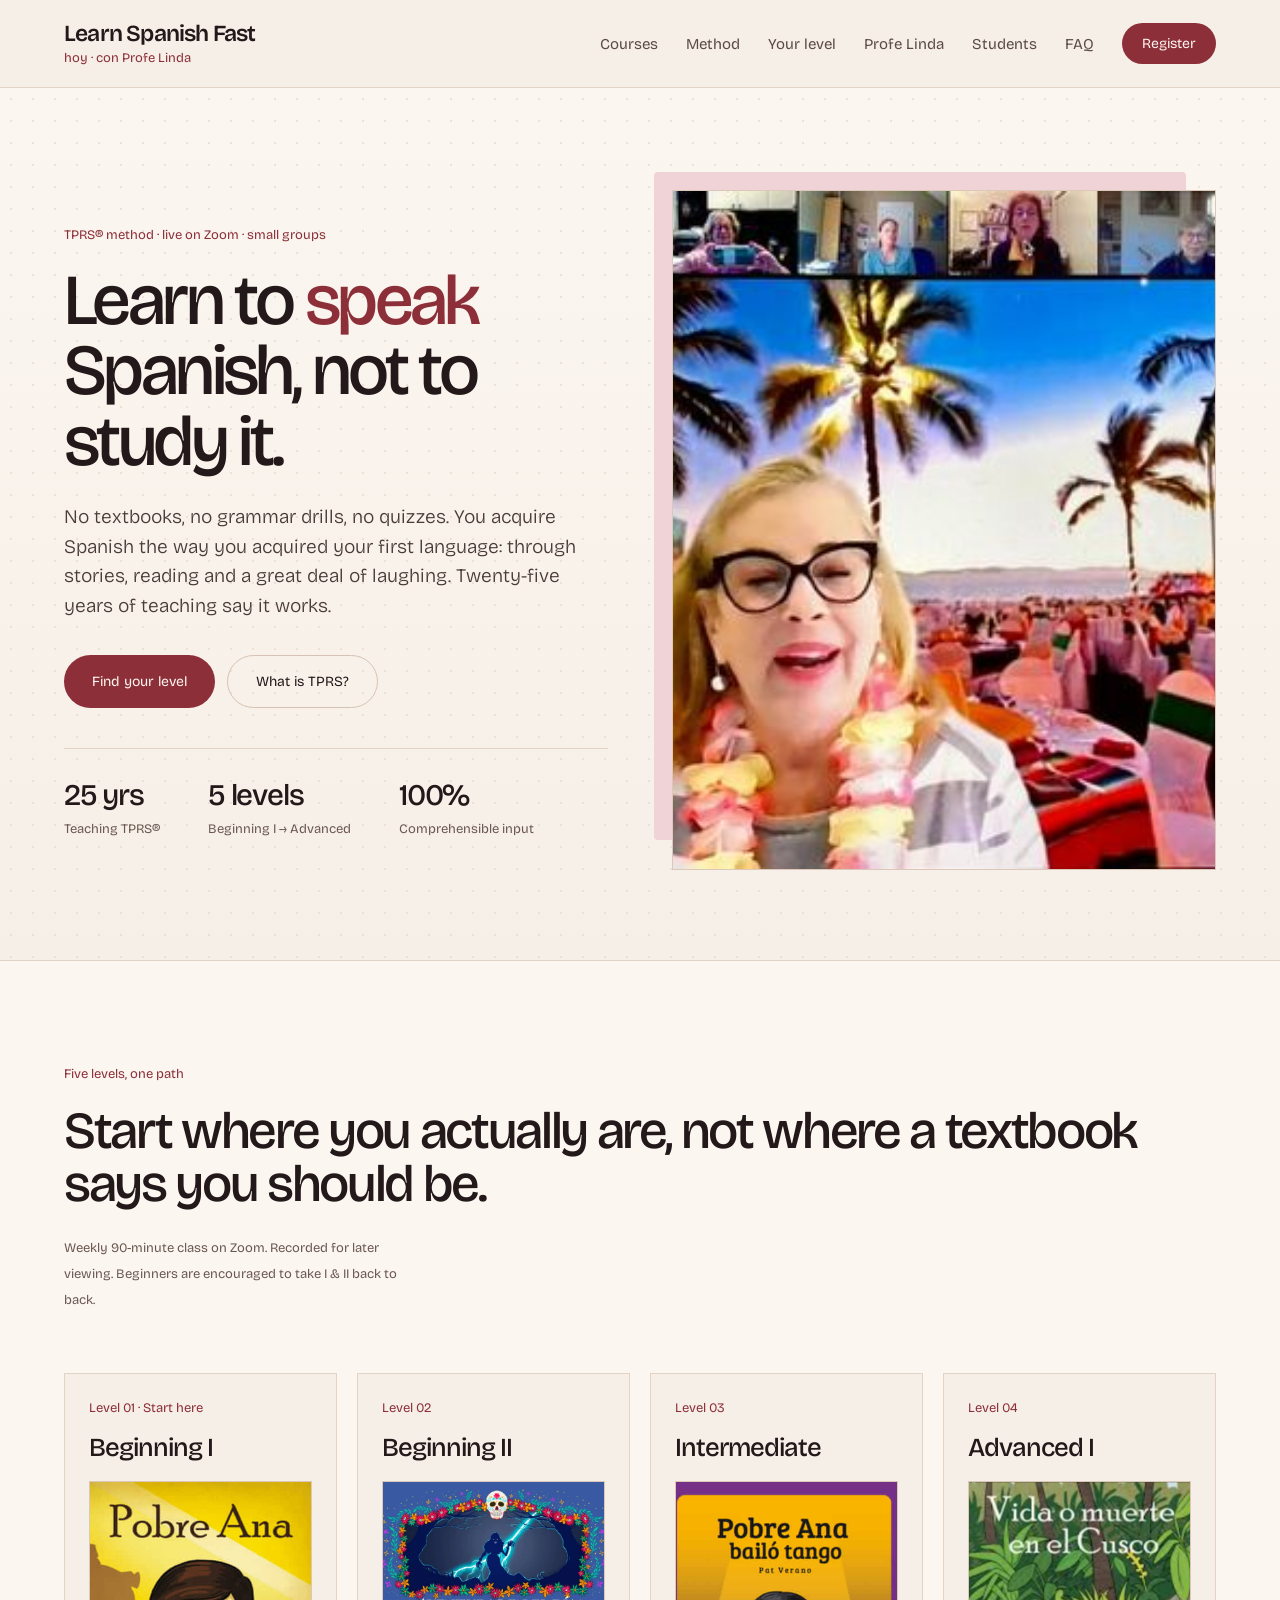
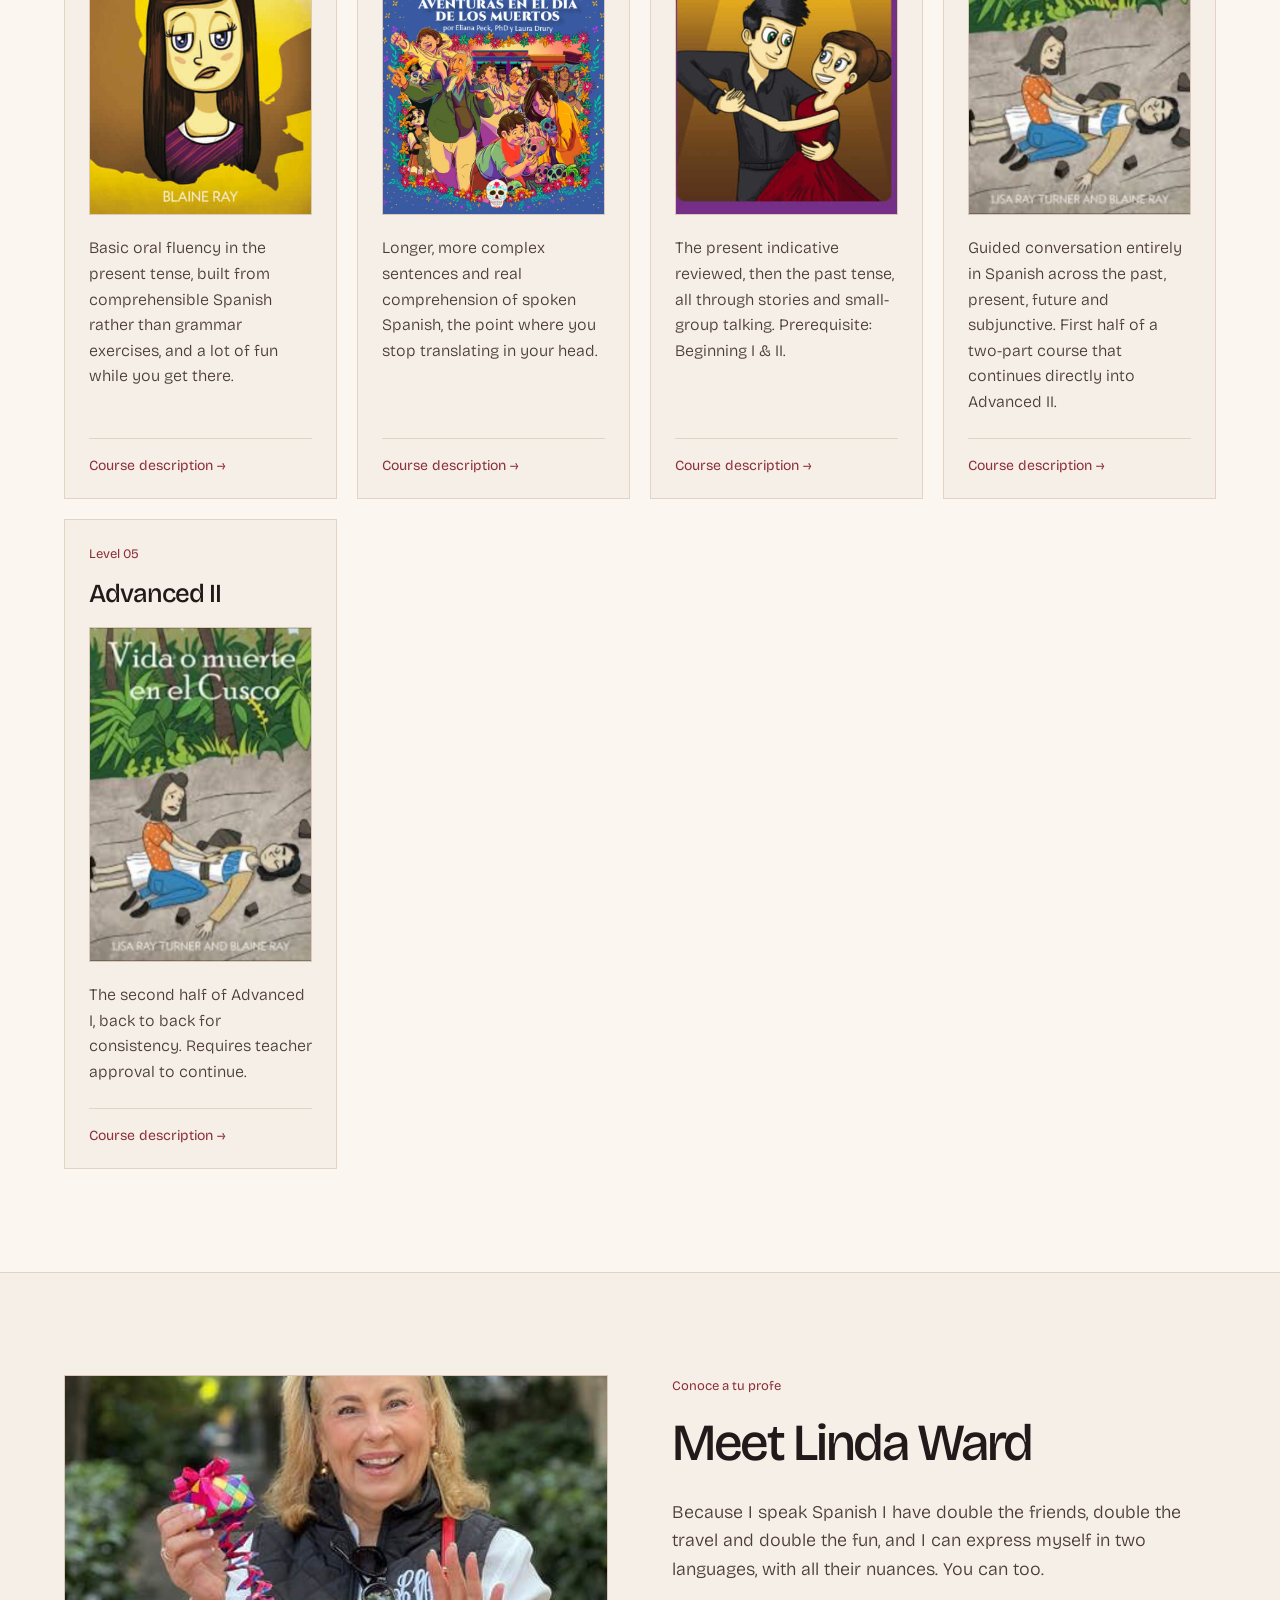
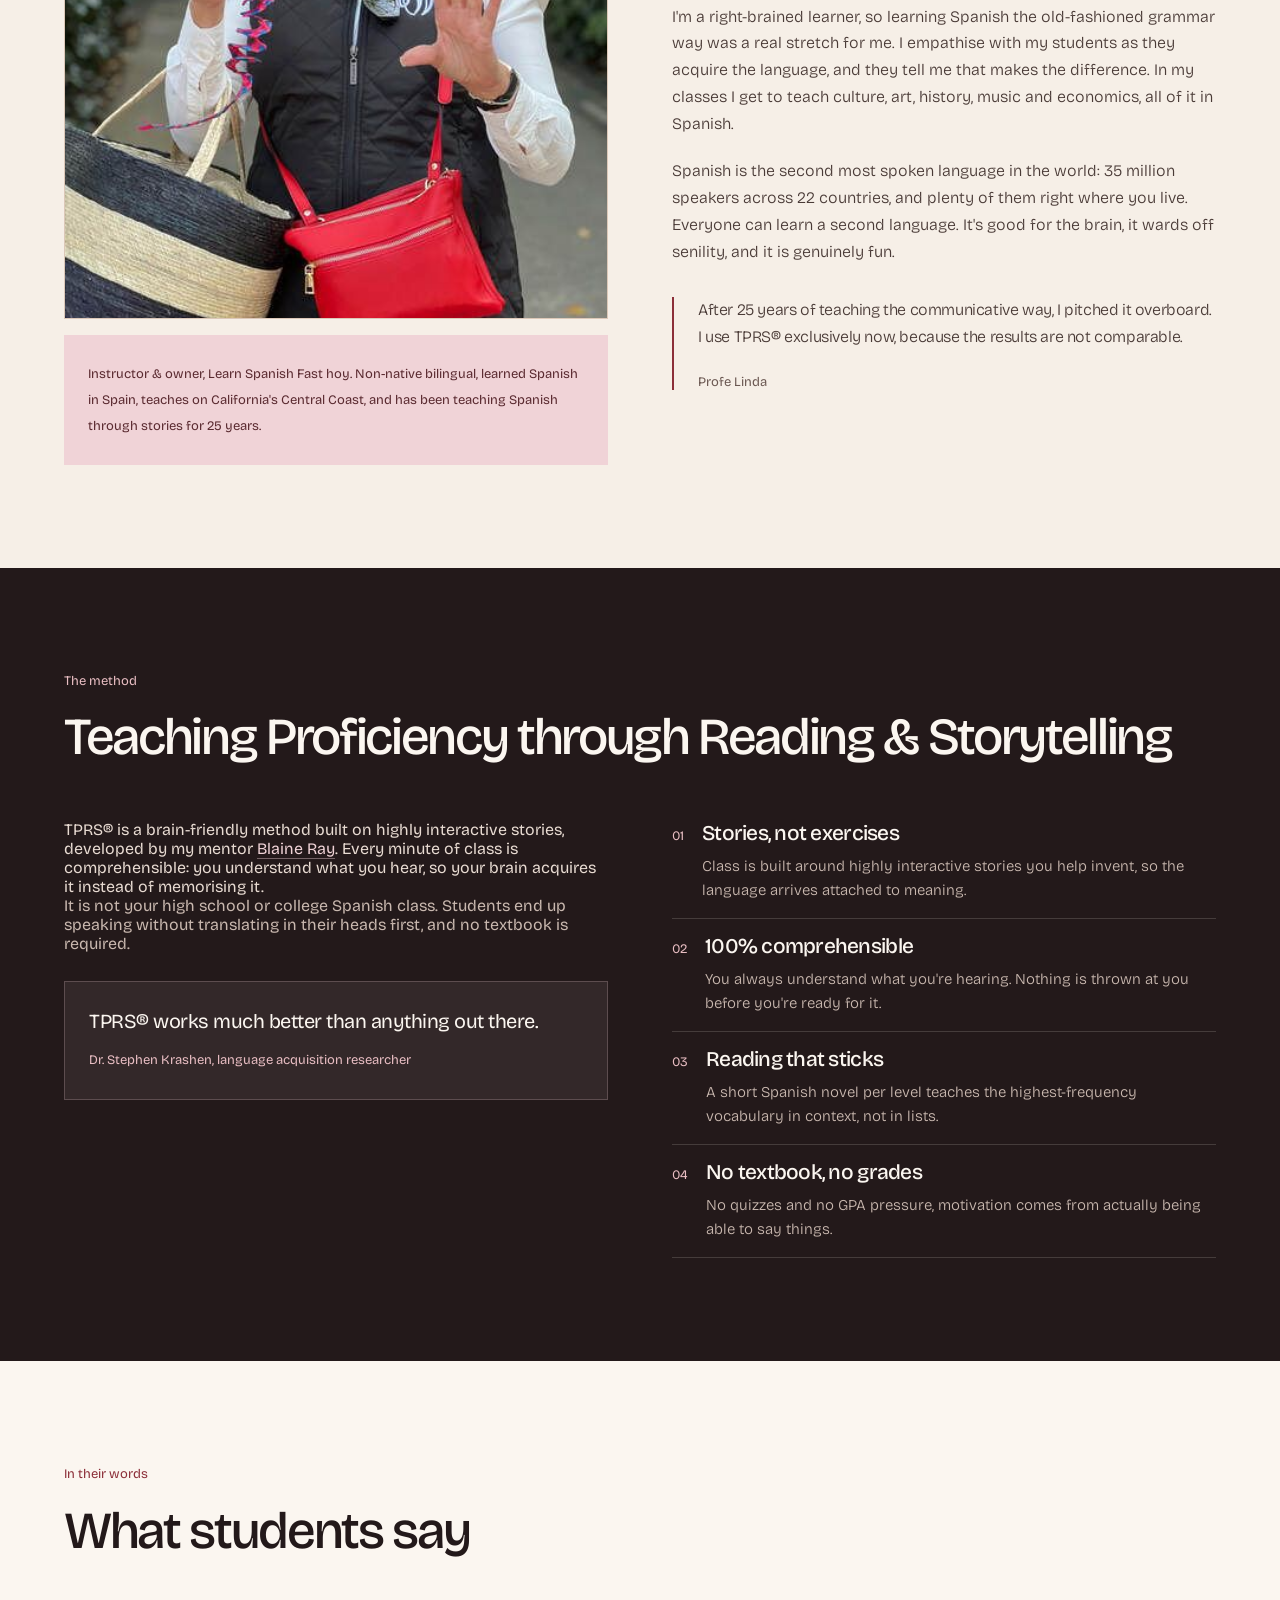
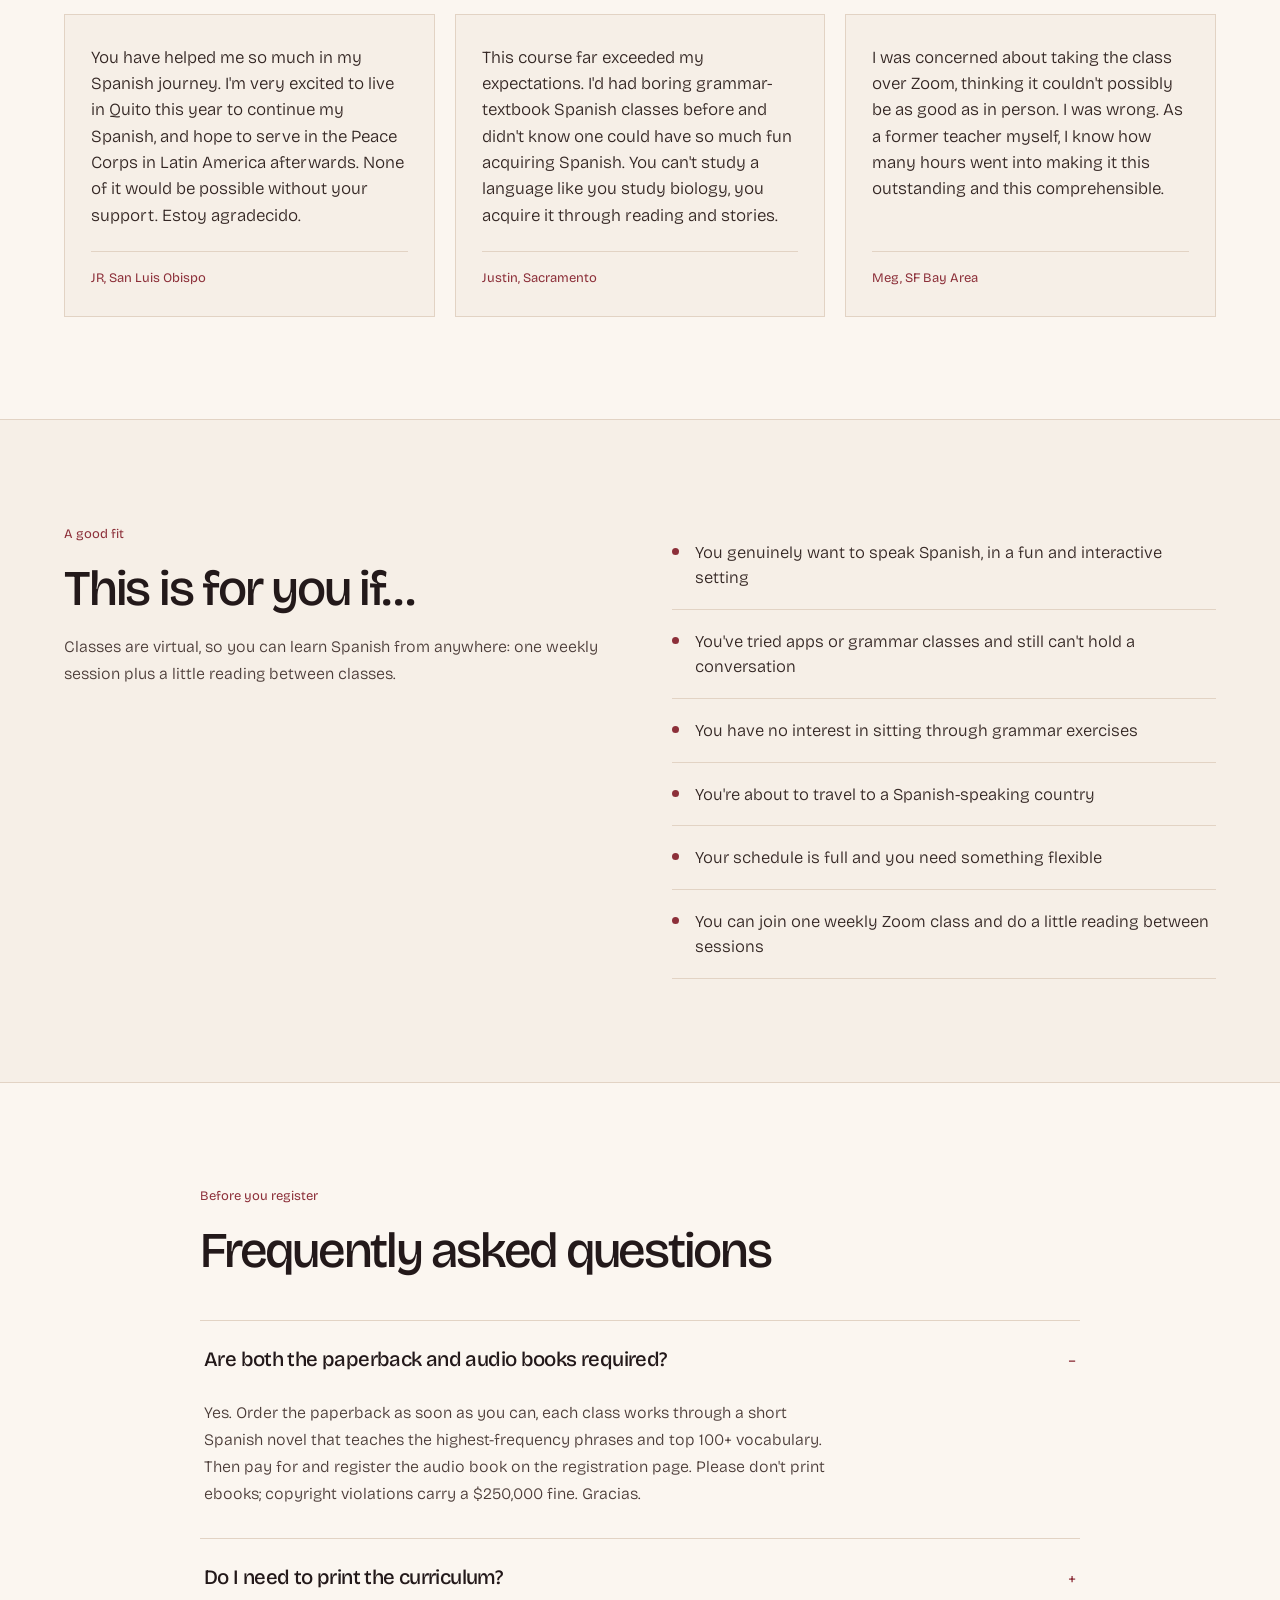
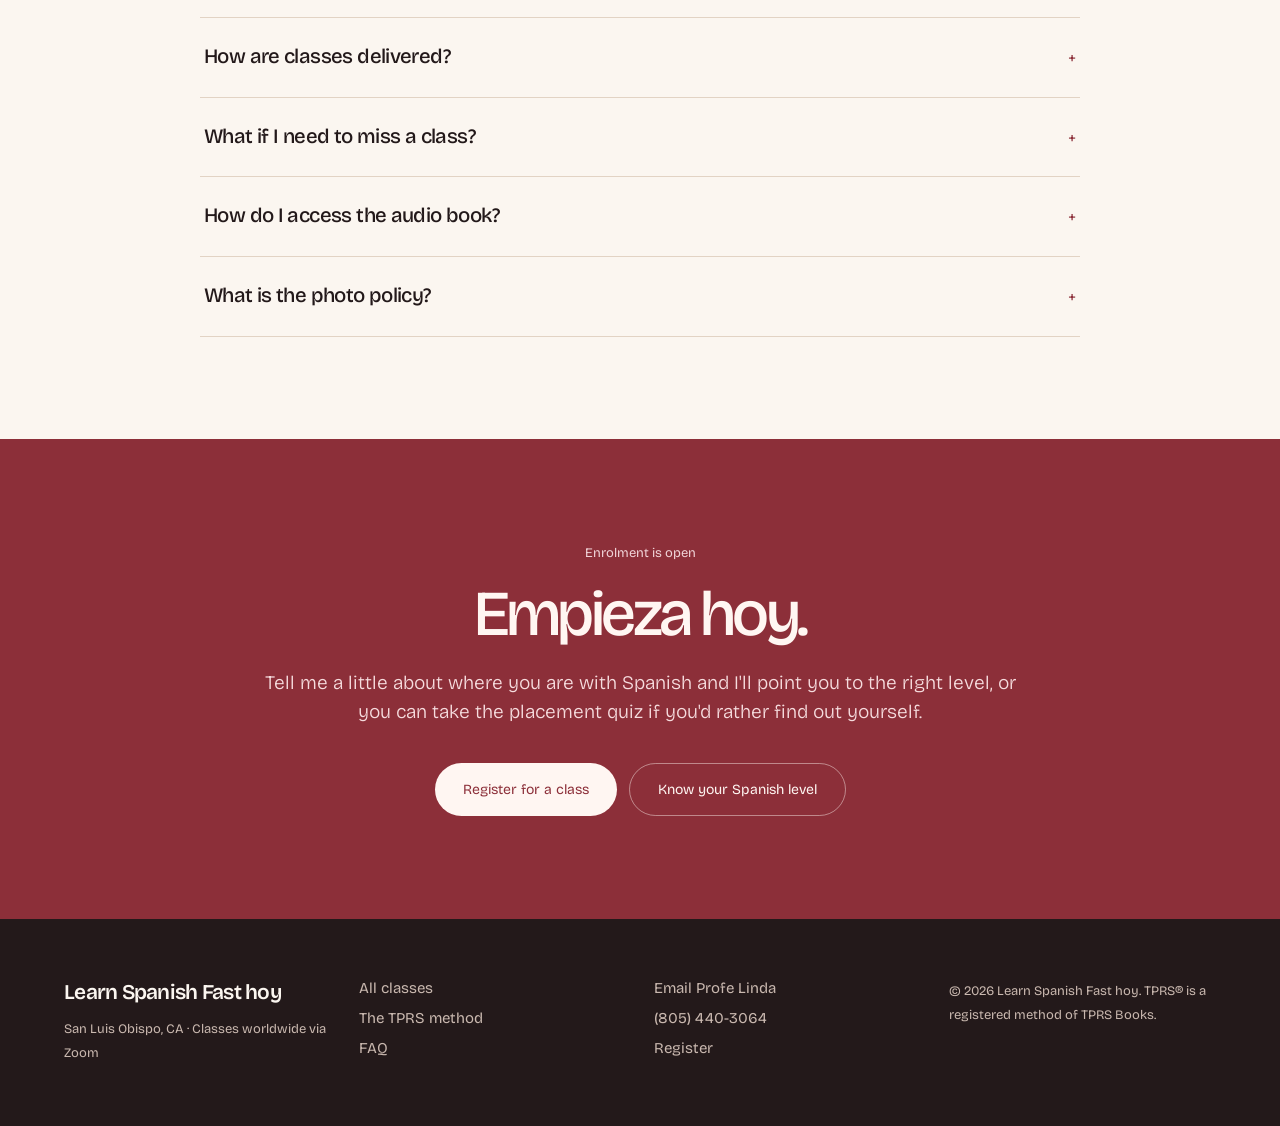
==== index.html @ 9c710c73 "Add real novel cover photos; remove homepage photo-grid placeholder - css/style.css: added .ph--2x3 " ====
<!DOCTYPE html>
<html lang="en">
<head>
<meta charset="utf-8">
<meta name="viewport" content="width=device-width, initial-scale=1">
<title>Learn Spanish Fast hoy — Learn to speak Spanish, not to study it</title>
<meta name="description" content="Live Spanish classes on Zoom using the TPRS® storytelling method with Profe Linda Ward. No textbooks, no grammar drills — small groups, five levels.">
<link rel="preconnect" href="https://fonts.googleapis.com">
<link rel="preconnect" href="https://fonts.gstatic.com" crossorigin>
<link href="https://fonts.googleapis.com/css2?family=Bricolage+Grotesque:opsz,wght@12..96,300;12..96,400;12..96,500;12..96,600;12..96,700&display=swap" rel="stylesheet">
<link rel="stylesheet" href="css/style.css">
</head>
<body>

<header class="site-header">
  <a href="index.html" class="logo">
    <strong>Learn Spanish Fast</strong>
    <span>hoy · con Profe Linda</span>
  </a>
  <nav class="site-nav">
    <div class="flyout">
      <a href="all-classes.html" class="nav-link flyout-trigger" aria-haspopup="true" aria-expanded="false">Courses</a>
      <div class="flyout-panel" hidden>
        <a href="all-classes.html" class="flyout-item flyout-item--lead">All classes</a>
        <a href="all-classes.html#beginning-i" class="flyout-item">Beginning I</a>
        <a href="all-classes.html#beginning-ii" class="flyout-item">Beginning II</a>
        <a href="all-classes.html#intermediate" class="flyout-item">Intermediate</a>
        <a href="all-classes.html#advanced-i" class="flyout-item">Advanced I</a>
        <a href="all-classes.html#advanced-ii" class="flyout-item">Advanced II</a>
      </div>
    </div>
    <a href="#method" class="nav-link">Method</a>
    <a href="know-your-level.html" class="nav-link">Your level</a>
    <a href="about.html" class="nav-link">Profe Linda</a>
    <a href="#voices" class="nav-link">Students</a>
    <a href="#faq" class="nav-link">FAQ</a>
    <a href="#register" class="nav-register">Register</a>
  </nav>
</header>

<section id="top" class="hero">
  <div class="hero-dots"></div>
  <div class="wrap hero-grid">
    <div class="rise">
      <div class="eyebrow">TPRS® method · live on Zoom · small groups</div>
      <h1>Learn to <em class="accent-em">speak</em> Spanish, not to study it.</h1>
      <p class="lead">No textbooks, no grammar drills, no quizzes. You acquire Spanish the way you acquired your first language: through stories, reading and a great deal of laughing. Twenty-five years of teaching say it works.</p>
      <div class="pill-row" style="margin-bottom: 40px">
        <a href="#courses" class="pill pill--accent">Find your level</a>
        <a href="#method" class="pill pill--outline">What is TPRS?</a>
      </div>
      <div class="stat-row">
        <div><div class="stat-figure">25 yrs</div><div class="stat-label">Teaching TPRS®</div></div>
        <div><div class="stat-figure">5 levels</div><div class="stat-label">Beginning I → Advanced</div></div>
        <div><div class="stat-figure">100%</div><div class="stat-label">Comprehensible input</div></div>
      </div>
    </div>
    <div class="ph-offset">
      <div class="ph ph--4x5 ph--filled">
        <img src="img/profe-linda-hero.jpg" alt="Profe Linda Ward teaching a live Zoom class">
      </div>
    </div>
  </div>
</section>

<section id="courses" class="section section--panel">
  <div class="wrap">
    <div class="section-header">
      <div>
        <div class="eyebrow">Five levels, one path</div>
        <h2 style="max-width: 22em">Start where you actually are, not where a textbook says you should be.</h2>
      </div>
      <p class="section-meta">Weekly 90-minute class on Zoom. Recorded for later viewing. Beginners are encouraged to take I &amp; II back to back.</p>
    </div>
    <div class="card-grid">
      <article class="course-card">
        <div class="course-tag">Level 01 · Start here</div>
        <h3>Beginning I</h3>
        <div class="ph ph--2x3 ph--filled" style="margin-bottom:20px"><img src="img/novel-pobre-ana.jpg" alt="Pobre Ana novel cover, by Blaine Ray"></div>
        <p class="course-blurb">Basic oral fluency in the present tense, built from comprehensible Spanish rather than grammar exercises, and a lot of fun while you get there.</p>
        <a href="all-classes.html#beginning-i" class="course-link">Course description →</a>
      </article>
      <article class="course-card">
        <div class="course-tag">Level 02</div>
        <h3>Beginning II</h3>
        <div class="ph ph--2x3 ph--filled" style="margin-bottom:20px"><img src="img/novel-aventuras-dia-de-los-muertos.webp" alt="Aventuras en el Día de los Muertos novel cover, by Eliana Peck, PhD and Laura Drury"></div>
        <p class="course-blurb">Longer, more complex sentences and real comprehension of spoken Spanish, the point where you stop translating in your head.</p>
        <a href="all-classes.html#beginning-ii" class="course-link">Course description →</a>
      </article>
      <article class="course-card">
        <div class="course-tag">Level 03</div>
        <h3>Intermediate</h3>
        <div class="ph ph--2x3 ph--filled" style="margin-bottom:20px"><img src="img/novel-pobre-ana-bailo-tango.jpg" alt="Pobre Ana Bailó Tango novel cover, by Pat Verano"></div>
        <p class="course-blurb">The present indicative reviewed, then the past tense, all through stories and small-group talking. Prerequisite: Beginning I &amp; II.</p>
        <a href="all-classes.html#intermediate" class="course-link">Course description →</a>
      </article>
      <article class="course-card">
        <div class="course-tag">Level 04</div>
        <h3>Advanced I</h3>
        <div class="ph ph--2x3 ph--filled" style="margin-bottom:20px"><img src="img/novel-vida-o-muerte-cusco.jpg" alt="Vida o Muerte en el Cusco novel cover, by Lisa Ray Turner and Blaine Ray"></div>
        <p class="course-blurb">Guided conversation entirely in Spanish across the past, present, future and subjunctive. First half of a two-part course that continues directly into Advanced II.</p>
        <a href="all-classes.html#advanced-i" class="course-link">Course description →</a>
      </article>
      <article class="course-card">
        <div class="course-tag">Level 05</div>
        <h3>Advanced II</h3>
        <div class="ph ph--2x3 ph--filled" style="margin-bottom:20px"><img src="img/novel-vida-o-muerte-cusco.jpg" alt="Vida o Muerte en el Cusco novel cover, by Lisa Ray Turner and Blaine Ray"></div>
        <p class="course-blurb">The second half of Advanced I, back to back for consistency. Requires teacher approval to continue.</p>
        <a href="all-classes.html#advanced-ii" class="course-link">Course description →</a>
      </article>
    </div>
  </div>
</section>

<section id="profe" class="section">
  <div class="wrap profe-grid">
    <div class="profe-media">
      <div class="ph ph--1x1 ph--filled"><img src="img/profe-linda-meet.jpg" alt="Profe Linda Ward, instructor at Learn Spanish Fast hoy"></div>
      <div class="profe-card">
        <p>Instructor &amp; owner, Learn Spanish Fast hoy. Non-native bilingual, learned Spanish in Spain, teaches on California's Central Coast, and has been teaching Spanish through stories for 25 years.</p>
      </div>
    </div>
    <div class="prose">
      <div class="eyebrow">Conoce a tu profe</div>
      <h2 style="margin-bottom:28px">Meet Linda Ward</h2>
      <p class="lead-p">Because I speak Spanish I have double the friends, double the travel and double the fun, and I can express myself in two languages, with all their nuances. You can too.</p>
      <p>I'm a right-brained learner, so learning Spanish the old-fashioned grammar way was a real stretch for me. I empathise with my students as they acquire the language, and they tell me that makes the difference. In my classes I get to teach culture, art, history, music and economics, all of it in Spanish.</p>
      <p style="margin-bottom:32px">Spanish is the second most spoken language in the world: 35 million speakers across 22 countries, and plenty of them right where you live. Everyone can learn a second language. It's good for the brain, it wards off senility, and it is genuinely fun.</p>
      <blockquote>
        <p>After 25 years of teaching the communicative way, I pitched it overboard. I use TPRS® exclusively now, because the results are not comparable.</p>
        <cite>Profe Linda</cite>
      </blockquote>
    </div>
  </div>
</section>

<section id="method" class="section section--ink">
  <div class="wrap">
    <div class="eyebrow" style="color:var(--accent-pale-dark)">The method</div>
    <h2 style="max-width:24em; color:var(--text-dark-3); margin-bottom: clamp(36px,5vw,56px)">Teaching Proficiency through Reading &amp; Storytelling</h2>
    <div class="method-grid">
      <div>
        <p class="lead-p" style="color:var(--text-dark-2)">TPRS® is a brain-friendly method built on highly interactive stories, developed by my mentor <a href="https://www.tprsbooks.com/secondary-language-teaching-using-tprs-method/" target="_blank" rel="noopener" class="inline-link-on-ink">Blaine Ray</a>. Every minute of class is comprehensible: you understand what you hear, so your brain acquires it instead of memorising it.</p>
        <p style="color:var(--text-dark-1); margin-bottom:28px">It is not your high school or college Spanish class. Students end up speaking without translating in their heads first, and no textbook is required.</p>
        <blockquote class="method-quote">
          <p>TPRS® works much better than anything out there.</p>
          <cite>Dr. Stephen Krashen, language acquisition researcher</cite>
        </blockquote>
      </div>
      <div class="pillars">
        <div class="pillar"><span class="pillar-n">01</span><div><h3>Stories, not exercises</h3><p>Class is built around highly interactive stories you help invent, so the language arrives attached to meaning.</p></div></div>
        <div class="pillar"><span class="pillar-n">02</span><div><h3>100% comprehensible</h3><p>You always understand what you're hearing. Nothing is thrown at you before you're ready for it.</p></div></div>
        <div class="pillar"><span class="pillar-n">03</span><div><h3>Reading that sticks</h3><p>A short Spanish novel per level teaches the highest-frequency vocabulary in context, not in lists.</p></div></div>
        <div class="pillar"><span class="pillar-n">04</span><div><h3>No textbook, no grades</h3><p>No quizzes and no GPA pressure, motivation comes from actually being able to say things.</p></div></div>
      </div>
    </div>
  </div>
</section>

<section id="voices" class="section section--panel" style="border-top:0">
  <div class="wrap">
    <div class="eyebrow">In their words</div>
    <h2 style="max-width:20em; margin-bottom: clamp(36px,5vw,56px)">What students say</h2>
    <div class="quote-grid">
      <figure class="quote-card">
        <blockquote>You have helped me so much in my Spanish journey. I'm very excited to live in Quito this year to continue my Spanish, and hope to serve in the Peace Corps in Latin America afterwards. None of it would be possible without your support. Estoy agradecido.</blockquote>
        <figcaption>JR, San Luis Obispo</figcaption>
      </figure>
      <figure class="quote-card">
        <blockquote>This course far exceeded my expectations. I'd had boring grammar-textbook Spanish classes before and didn't know one could have so much fun acquiring Spanish. You can't study a language like you study biology, you acquire it through reading and stories.</blockquote>
        <figcaption>Justin, Sacramento</figcaption>
      </figure>
      <figure class="quote-card">
        <blockquote>I was concerned about taking the class over Zoom, thinking it couldn't possibly be as good as in person. I was wrong. As a former teacher myself, I know how many hours went into making it this outstanding and this comprehensible.</blockquote>
        <figcaption>Meg, SF Bay Area</figcaption>
      </figure>
    </div>
  </div>
</section>

<section class="section">
  <div class="wrap" style="display:grid; grid-template-columns:repeat(auto-fit,minmax(300px,1fr)); gap:clamp(32px,5vw,72px)">
    <div>
      <div class="eyebrow">A good fit</div>
      <h2 style="font-size:clamp(32px,4.2vw,50px); line-height:1; margin-bottom:20px">This is for you if…</h2>
      <p style="font-size:16px; line-height:1.68; font-weight:300; color:var(--body-text)">Classes are virtual, so you can learn Spanish from anywhere: one weekly session plus a little reading between classes.</p>
    </div>
    <ul class="fit-list">
      <li><span class="fit-dot"></span><span>You genuinely want to speak Spanish, in a fun and interactive setting</span></li>
      <li><span class="fit-dot"></span><span>You've tried apps or grammar classes and still can't hold a conversation</span></li>
      <li><span class="fit-dot"></span><span>You have no interest in sitting through grammar exercises</span></li>
      <li><span class="fit-dot"></span><span>You're about to travel to a Spanish-speaking country</span></li>
      <li><span class="fit-dot"></span><span>Your schedule is full and you need something flexible</span></li>
      <li><span class="fit-dot"></span><span>You can join one weekly Zoom class and do a little reading between sessions</span></li>
    </ul>
  </div>
</section>


<section id="faq" class="section section--panel" style="border-bottom:0">
  <div class="wrap--narrow">
    <div class="eyebrow">Before you register</div>
    <h2 style="font-size:clamp(32px,4.2vw,50px); line-height:1; margin-bottom:clamp(28px,4vw,44px)">Frequently asked questions</h2>
    <div class="faq-list">
      <div class="faq-row">
        <button type="button" class="faq-q" aria-expanded="true">
          <span class="faq-q-text">Are both the paperback and audio books required?</span>
          <span class="faq-sign">−</span>
        </button>
        <div class="faq-a">Yes. Order the paperback as soon as you can, each class works through a short Spanish novel that teaches the highest-frequency phrases and top 100+ vocabulary. Then pay for and register the audio book on the registration page. Please don't print ebooks; copyright violations carry a $250,000 fine. Gracias.</div>
      </div>
      <div class="faq-row">
        <button type="button" class="faq-q" aria-expanded="false">
          <span class="faq-q-text">Do I need to print the curriculum?</span>
          <span class="faq-sign">+</span>
        </button>
        <div class="faq-a" hidden>Yes, printed curriculum in hand makes the weekly class much easier to follow.</div>
      </div>
      <div class="faq-row">
        <button type="button" class="faq-q" aria-expanded="false">
          <span class="faq-q-text">How are classes delivered?</span>
          <span class="faq-sign">+</span>
        </button>
        <div class="faq-a" hidden>All classes are remote via Zoom. You'll receive the Zoom link by email no later than the week before classes start.</div>
      </div>
      <div class="faq-row">
        <button type="button" class="faq-q" aria-expanded="false">
          <span class="faq-q-text">What if I need to miss a class?</span>
          <span class="faq-sign">+</span>
        </button>
        <div class="faq-a" hidden>Every class is recorded and posted to Google Classroom, so you'll need a Google account. That said, weekly attendance matters: lessons are sequenced so each one sets up the next.</div>
      </div>
      <div class="faq-row">
        <button type="button" class="faq-q" aria-expanded="false">
          <span class="faq-q-text">How do I access the audio book?</span>
          <span class="faq-sign">+</span>
        </button>
        <div class="faq-a" hidden>Two steps: pay $5 for the audio book on the registration page, then register your book at TPRSBooks.org using the link emailed to you.</div>
      </div>
      <div class="faq-row">
        <button type="button" class="faq-q" aria-expanded="false">
          <span class="faq-q-text">What is the photo policy?</span>
          <span class="faq-sign">+</span>
        </button>
        <div class="faq-a" hidden>By registering you agree that photos taken in class or on Zoom may be used to publicise LSF activities. If you'd rather not appear, just email Profe Linda before class starts.</div>
      </div>
    </div>
  </div>
</section>

<section id="register" class="section section--accent">
  <div class="wrap--tight">
    <div class="eyebrow" style="color:var(--accent-pale)">Enrolment is open</div>
    <h2 style="font-size:clamp(36px,5.2vw,64px); line-height:.98; letter-spacing:-0.055em; margin-bottom:22px; color:var(--ink-on-accent)">Empieza hoy.</h2>
    <p class="lead" style="max-width:none; color:var(--accent-tint); margin:0 0 36px">Tell me a little about where you are with Spanish and I'll point you to the right level, or you can take the placement quiz if you'd rather find out yourself.</p>
    <div class="pill-row" style="justify-content:center">
      <a href="mailto:profelinda246@gmail.com" class="pill pill--on-accent">Register for a class</a>
      <a href="know-your-level.html" class="pill pill--on-accent-outline">Know your Spanish level</a>
    </div>
  </div>
</section>

<footer class="site-footer">
  <div class="wrap footer-grid">
    <div>
      <div class="footer-brand">Learn Spanish Fast hoy</div>
      <p class="footer-loc">San Luis Obispo, CA · Classes worldwide via Zoom</p>
    </div>
    <div class="footer-links">
      <a href="#courses">All classes</a>
      <a href="#method">The TPRS method</a>
      <a href="#faq">FAQ</a>
    </div>
    <div class="footer-links">
      <a href="mailto:profelinda246@gmail.com">Email Profe Linda</a>
      <a href="tel:+18054403064">(805) 440-3064</a>
      <a href="#register">Register</a>
    </div>
    <div class="footer-copy">© 2026 Learn Spanish Fast hoy. TPRS® is a registered method of TPRS Books.</div>
  </div>
</footer>

<script src="js/main.js"></script>
</body>
</html>
---- css/style.css ----
/* ==========================================================================
   Learn Spanish Fast hoy — shared stylesheet
   Design tokens reproduced from design_handoff_lsf_website/README.md
   ========================================================================== */

:root {
  --ground: #F6EFE7;
  --panel: #FBF6F0;
  --ink: #23191A;
  --body-text: #4A3B37;
  --body-text-2: #332623;
  --muted: #6B5852;
  --secondary: #5C4A46;
  --border: #E2D3C4;
  --border-placeholder: #DCC8B8;

  --accent: #8C2F39;
  --accent-rgb: 140, 47, 57;
  --accent-pale: #F0D3D7;
  --accent-pale-dark: #E9BEC3;
  --accent-tint: #F6DCDE;
  --ink-on-accent: #FFF6F2;

  --text-dark-1: #C9B8AF;
  --text-dark-2: #E8DBD2;
  --text-dark-3: #FBF6F0;

  --placeholder-fill: #EFE4D8;
  --neutral-hover: #EDE3DA;

  --accent-label: #7A2A32;
  --accent-body: #4A2226;
  --accent-heading: #2B1114;

  --font: 'Bricolage Grotesque', 'Helvetica Neue', Helvetica, sans-serif;
}

* { box-sizing: border-box; }

html { -webkit-text-size-adjust: 100%; }

body {
  margin: 0;
  background: var(--ground);
  color: var(--ink);
  font-family: var(--font);
  -webkit-font-smoothing: antialiased;
  overflow-x: hidden;
}

a { color: var(--accent); text-decoration: none; }
a:hover { color: var(--ink); }

h1, h2, h3, p, blockquote, figure { margin: 0; }
button { font-family: var(--font); }

.wrap { max-width: 1180px; margin: 0 auto; }
.wrap--narrow { max-width: 880px; margin: 0 auto; }
.wrap--prose { max-width: 780px; margin: 0 auto; }
.wrap--tight { max-width: 760px; margin: 0 auto; }

.eyebrow {
  font-size: 13px;
  color: var(--accent);
  margin-bottom: 18px;
  line-height: 1.8;
}

.pill {
  display: inline-flex;
  align-items: center;
  justify-content: center;
  gap: 8px;
  font-family: var(--font);
  font-size: 14px;
  padding: 17px 28px;
  border-radius: 999px;
  border: 0;
  cursor: pointer;
  text-align: center;
  transition: background-color .15s ease, border-color .15s ease, color .15s ease;
}
.pill--accent { background: var(--accent); color: var(--ink-on-accent); }
.pill--accent:hover { background: var(--ink); color: var(--ink-on-accent); }
.pill--outline { background: none; color: var(--ink); border: 1px solid #D6C2B2; }
.pill--outline:hover { border-color: var(--ink); color: var(--ink); }
.pill--on-accent { background: var(--ink-on-accent); color: var(--accent); }
.pill--on-accent:hover { background: var(--neutral-hover); color: var(--ink); }
.pill--on-accent-outline { background: none; color: var(--ink-on-accent); border: 1px solid rgba(255,246,242,0.45); }
.pill--on-accent-outline:hover { border-color: var(--ink-on-accent); background: rgba(255,246,242,0.1); }
.pill--ghost-result { background: none; border: 1px solid rgba(43,17,20,0.3); color: var(--ink); }
.pill--ghost-result:hover { border-color: var(--ink); }
.pill-row { display: flex; flex-wrap: wrap; gap: 12px; }
.pill:disabled { opacity: .65; cursor: default; }

/* ---------------------------------------------------------------- header */
.site-header {
  display: flex;
  align-items: center;
  justify-content: space-between;
  gap: 24px;
  flex-wrap: wrap;
  padding: 22px clamp(20px, 5vw, 64px);
  border-bottom: 1px solid var(--border);
  position: relative;
  z-index: 30;
  background: var(--ground);
}
.logo { display: flex; flex-direction: column; line-height: 1; color: var(--ink); }
.logo strong { font-size: 23px; font-weight: 600; letter-spacing: -0.035em; }
.logo span { font-size: 13px; color: var(--accent); margin-top: 7px; }

.site-nav {
  display: flex;
  align-items: center;
  gap: clamp(14px, 2.4vw, 28px);
  flex-wrap: wrap;
  font-size: 15px;
}
.nav-link { color: var(--secondary); }
.nav-link:hover { color: var(--ink); }
.nav-link.is-active { color: var(--accent); font-weight: 500; }
.nav-register {
  background: var(--accent);
  color: var(--ink-on-accent);
  padding: 12px 20px;
  border-radius: 999px;
  font-size: 14px;
}
.nav-register:hover { background: var(--ink); color: var(--ink-on-accent); }

.flyout { position: relative; }
.flyout-panel {
  position: absolute;
  top: calc(100% + 14px);
  left: -16px;
  min-width: 250px;
  background: var(--panel);
  border: 1px solid var(--border);
  padding: 8px;
  display: grid;
  gap: 1px;
  box-shadow: 0 18px 40px rgba(35, 25, 26, 0.1);
}
/* Invisible bridge over the 14px gap above the panel: without it, the
   cursor crosses dead space (outside .flyout's own box) on the way from
   the trigger to the panel and fires a mouseleave that closes the menu
   before a click on an item can land. */
.flyout-panel::before {
  content: '';
  position: absolute;
  top: -14px;
  left: 0;
  right: 0;
  height: 14px;
}
.flyout-panel[hidden] { display: none; }
.flyout-item {
  display: block;
  padding: 11px 14px;
  color: #4A3B37;
  font-size: 15px;
  border-radius: 2px;
}
.flyout-item:hover, .flyout-item:focus-visible { background: var(--accent-pale); color: var(--ink); }
.flyout-item--lead { color: var(--ink); font-weight: 500; }

/* ------------------------------------------------------------------ hero */
.hero {
  position: relative;
  padding: clamp(48px, 8vw, 104px) clamp(20px, 5vw, 64px) clamp(56px, 7vw, 96px);
  background: linear-gradient(180deg, var(--panel) 0%, var(--ground) 100%);
}
.hero--tight { padding: clamp(44px, 6vw, 84px) clamp(20px, 5vw, 64px) clamp(32px, 4vw, 52px); }
.hero-dots {
  position: absolute; inset: 0; opacity: .5; pointer-events: none;
  background-image: radial-gradient(#E0CFC0 1px, transparent 1px);
  background-size: 22px 22px;
}
.hero-grid {
  position: relative;
  display: grid;
  grid-template-columns: repeat(auto-fit, minmax(320px, 1fr));
  gap: clamp(32px, 5vw, 72px);
  align-items: center;
}
.rise { animation: lsfRise 700ms ease both; }
@keyframes lsfRise { from { opacity: 0; transform: translateY(10px); } to { opacity: 1; transform: none; } }

h1 {
  font-size: clamp(38px, 5.6vw, 80px);
  line-height: .98;
  letter-spacing: -0.05em;
  font-weight: 500;
  margin: 0 0 26px;
}
.lead {
  font-size: clamp(17px, 1.5vw, 20px);
  line-height: 1.55;
  font-weight: 300;
  color: var(--body-text);
  max-width: 34em;
  margin: 0 0 34px;
}
.accent-em { font-style: normal; color: var(--accent); }
.weight-em { font-style: normal; font-weight: 500; }

.stat-row {
  display: flex; flex-wrap: wrap; gap: clamp(20px, 4vw, 48px);
  padding-top: 28px; border-top: 1px solid var(--border);
}
.stat-figure { font-size: 30px; font-weight: 500; letter-spacing: -0.04em; }
.stat-label { font-size: 13px; color: var(--muted); margin-top: 8px; }

.fact-row { display: flex; flex-wrap: wrap; gap: clamp(18px, 3vw, 40px); padding-top: 24px; border-top: 1px solid var(--border); }
.fact-figure { font-size: 28px; font-weight: 500; letter-spacing: -0.045em; }
.fact-label { font-size: 13px; color: var(--muted); margin-top: 7px; }

/* -------------------------------------------------------------- picture */
.ph {
  position: relative;
  border: 1px solid var(--border-placeholder);
  background-color: var(--placeholder-fill);
  background-image: repeating-linear-gradient(135deg, rgba(var(--accent-rgb), 0.07) 0 2px, transparent 2px 11px);
  display: flex;
  align-items: flex-end;
  padding: 22px;
}
.ph span {
  font-size: 13px;
  color: var(--muted);
  background: var(--ground);
  padding: 9px 12px;
  line-height: 1.7;
}
.ph--4x5 { aspect-ratio: 4 / 5; }
.ph--1x1 { aspect-ratio: 1 / 1; }
.ph--3x2 { aspect-ratio: 3 / 2; }
.ph--2x3 { aspect-ratio: 2 / 3; }
/* A real photo dropped into a .ph box: drop the striped placeholder
   fill/caption padding and let the image cover the box edge to edge. */
.ph--filled { padding: 0; background-image: none; overflow: hidden; }
.ph--filled img { width: 100%; height: 100%; object-fit: cover; display: block; }
.ph-offset { position: relative; }
.ph-offset::before {
  content: '';
  position: absolute; left: -18px; top: -18px; right: 30px; bottom: 30px;
  background: var(--accent-pale); border-radius: 4px;
}

/* ----------------------------------------------------------- courses/list */
.section { padding: clamp(56px, 8vw, 110px) clamp(20px, 5vw, 64px); }
.section--panel { background: var(--panel); border-top: 1px solid var(--border); border-bottom: 1px solid var(--border); }
.section--top-border { border-top: 1px solid var(--border); }
.section--bottom-border { border-bottom: 1px solid var(--border); }
.section--ink { background: var(--ink); color: var(--ground); }
.section--accent { background: var(--accent); color: var(--ink-on-accent); text-align: center; }

.section-header {
  display: flex; flex-wrap: wrap; align-items: flex-end; justify-content: space-between;
  gap: 24px; margin-bottom: clamp(36px, 5vw, 60px);
}
h2 {
  font-size: clamp(28px, 4.2vw, 52px);
  line-height: 1.02;
  letter-spacing: -0.045em;
  font-weight: 500;
}
.section-meta { font-size: 13px; line-height: 2; color: var(--muted); max-width: 26em; }

.card-grid { display: grid; grid-template-columns: repeat(auto-fit, minmax(240px, 1fr)); gap: 20px; }
.course-card {
  display: flex; flex-direction: column;
  background: var(--ground); border: 1px solid var(--border);
  padding: 26px 24px 24px;
  transition: border-color .15s ease;
}
.course-card:hover { border-color: var(--ink); }
.course-tag { font-size: 13px; color: var(--accent); margin-bottom: 16px; }
h3 { font-size: 26px; font-weight: 500; letter-spacing: -0.04em; margin: 0 0 18px; }
.course-blurb { font-size: 16px; line-height: 1.6; font-weight: 300; color: var(--body-text); margin: 0 0 24px; flex: 1; }
.course-link { font-size: 14px; border-top: 1px solid var(--border); padding-top: 18px; color: var(--accent); }
.course-link:hover { color: var(--ink); }

/* ---------------------------------------------------------------- profe */
.profe-grid { display: grid; grid-template-columns: repeat(auto-fit, minmax(300px, 1fr)); gap: clamp(32px, 5vw, 72px); align-items: start; }
.profe-media { display: grid; gap: 16px; }
.profe-card { background: var(--accent-pale); padding: 26px 24px; }
.profe-card p { font-size: 13px; line-height: 2; color: #5A2A30; }
.prose p { font-size: 16px; line-height: 1.68; font-weight: 300; color: var(--body-text); margin: 0 0 20px; }
.prose .lead-p { font-size: clamp(17px, 1.4vw, 19px); line-height: 1.6; }
blockquote { margin: 0; border-left: 2px solid var(--accent); padding-left: 24px; }
blockquote p { font-size: 21px; line-height: 1.38; letter-spacing: -0.025em; color: var(--ink); margin: 0 0 14px; }
blockquote cite { font-size: 13px; color: var(--muted); font-style: normal; }

/* ---------------------------------------------------------------- method */
.method-grid { display: grid; grid-template-columns: repeat(auto-fit, minmax(300px, 1fr)); gap: clamp(32px, 5vw, 64px); align-items: start; }
.method-quote { margin: 0; background: rgba(240,211,215,0.08); border: 1px solid rgba(240,211,215,0.22); padding: 26px 24px; }
.method-quote p { font-size: 20px; line-height: 1.35; letter-spacing: -0.025em; margin: 0 0 14px; color: var(--text-dark-3); }
.method-quote cite { font-size: 13px; color: var(--accent-pale-dark); font-style: normal; line-height: 1.8; }
.pillars { display: grid; gap: 14px; }
.pillar { display: flex; gap: 18px; align-items: baseline; border-bottom: 1px solid rgba(246,239,231,0.16); padding-bottom: 16px; }
.pillar-n { font-size: 13px; color: var(--accent-pale-dark); flex: none; }
.pillar h3 { font-size: 21px; font-weight: 500; letter-spacing: -0.035em; margin: 0 0 8px; color: var(--text-dark-3); }
.pillar p { font-size: 15px; line-height: 1.6; font-weight: 300; color: var(--text-dark-1); }
.inline-link-on-ink { color: var(--accent-pale); border-bottom: 1px solid rgba(240,211,215,0.4); }

/* ----------------------------------------------------------- testimonials */
.quote-grid { display: grid; grid-template-columns: repeat(auto-fit, minmax(280px, 1fr)); gap: 20px; }
.quote-card { margin: 0; background: var(--ground); border: 1px solid var(--border); padding: 30px 26px; display: flex; flex-direction: column; }
.quote-card blockquote { margin: 0 0 22px; border: 0; padding: 0; font-size: 17px; line-height: 1.55; font-weight: 300; color: var(--body-text-2); flex: 1; }
.quote-card figcaption { font-size: 13px; color: var(--accent); border-top: 1px solid var(--border); padding-top: 18px; }

/* -------------------------------------------------------------- fit list */
.fit-list { list-style: none; margin: 0; padding: 0; display: grid; gap: 2px; }
.fit-list li { display: flex; gap: 16px; align-items: baseline; padding: 18px 0; border-bottom: 1px solid var(--border); font-size: clamp(16px, 1.3vw, 18px); line-height: 1.5; font-weight: 300; color: var(--body-text-2); }
.fit-dot { width: 7px; height: 7px; background: var(--accent); border-radius: 50%; flex: none; transform: translateY(-3px); }

/* --------------------------------------------------------------- photos */
.photo-header { display: flex; flex-wrap: wrap; align-items: baseline; justify-content: space-between; gap: 16px; margin-bottom: 24px; }
.photo-header h2 { font-size: clamp(26px, 3vw, 38px); }
.photo-header span { font-size: 13px; color: var(--muted); }
.photo-grid { display: grid; grid-template-columns: repeat(auto-fit, minmax(200px, 1fr)); gap: 14px; }
.photo-grid .ph { padding: 14px; }

/* ------------------------------------------------------------------ faq */
.faq-list { border-top: 1px solid var(--border); }
.faq-row { border-bottom: 1px solid var(--border); }
.faq-q {
  width: 100%; display: flex; gap: 20px; align-items: baseline; justify-content: space-between;
  background: none; border: 0; padding: 26px 4px; cursor: pointer; text-align: left;
  font-family: var(--font); color: var(--ink);
}
.faq-q-text { font-size: clamp(17px, 1.6vw, 21px); line-height: 1.3; font-weight: 500; letter-spacing: -0.03em; }
.faq-sign { font-size: 16px; color: var(--accent); flex: none; line-height: 1; }
.faq-a { padding: 0 40px 30px 4px; font-size: 16px; line-height: 1.68; font-weight: 300; color: var(--body-text); max-width: 42em; }
.faq-a[hidden] { display: none; }

/* --------------------------------------------------------------- footer */
.site-footer { padding: clamp(36px, 5vw, 60px) clamp(20px, 5vw, 64px); background: var(--ink); color: var(--text-dark-1); }
.footer-grid { display: grid; grid-template-columns: repeat(auto-fit, minmax(220px, 1fr)); gap: 28px; align-items: start; }
.footer-brand { font-size: 21px; font-weight: 600; letter-spacing: -0.035em; color: var(--text-dark-3); }
.footer-loc { font-size: 13px; color: var(--text-dark-1); margin: 12px 0 0; line-height: 1.9; }
.footer-links { display: grid; gap: 12px; font-size: 15px; }
.footer-links a { color: var(--text-dark-1); }
.footer-links a:hover { color: var(--ink-on-accent); }
.footer-copy { font-size: 13px; color: var(--text-dark-1); line-height: 1.9; }

/* -------------------------------------------------------- all classes page */
.level-list { display: grid; gap: 16px; }
/* Sits between two level cards that are really one continuous course
   (Advanced I & II) so it reads as a shared intro rather than a
   surprise on the second card alone. */
.level-group-note {
  background: var(--accent-pale);
  border: 1px solid var(--border);
  padding: 16px 22px;
  font-size: 15px;
  line-height: 1.6;
  color: var(--ink);
}
.level-card {
  background: var(--panel); border: 1px solid var(--border);
  padding: clamp(22px, 3vw, 34px);
  display: grid; grid-template-columns: repeat(auto-fit, minmax(320px, 1fr));
  gap: clamp(24px, 3vw, 40px); align-items: start;
}
.level-step { font-size: 13px; color: var(--accent); margin-bottom: 12px; }
.level-card h2 { font-size: clamp(27px, 3.2vw, 38px); line-height: 1.02; letter-spacing: -0.045em; margin: 0 0 14px; }
.level-blurb { font-size: 16px; line-height: 1.62; font-weight: 300; color: var(--body-text); margin: 0 0 20px; }
.level-ready-label { font-size: 14px; color: var(--muted); margin-bottom: 6px; }
.level-ready { font-size: 15px; line-height: 1.6; color: var(--body-text-2); }
.level-details { display: grid; gap: 14px; }
.detail-row { display: flex; align-items: baseline; justify-content: space-between; gap: 12px; border-bottom: 1px solid var(--border); padding-bottom: 12px; }
.detail-row:last-of-type { border-bottom: 0; }
.detail-label { font-size: 14px; color: var(--muted); }
.detail-value { font-size: 15px; text-align: right; }
.detail-price { font-size: 24px; font-weight: 500; letter-spacing: -0.04em; }
.level-details .pill { margin-top: 6px; width: 100%; }
.ask-link { display: block; font-size: 14px; color: var(--accent); text-align: center; }
.ask-link:hover { color: var(--ink); }

.step-grid { display: grid; grid-template-columns: repeat(auto-fit, minmax(260px, 1fr)); gap: 20px; }
.step-card { background: var(--ground); border: 1px solid var(--border); padding: 28px 24px; }
.step-n { font-size: 30px; font-weight: 500; letter-spacing: -0.05em; color: var(--accent); margin-bottom: 14px; }
.step-card h3 { font-size: 21px; font-weight: 500; letter-spacing: -0.035em; margin: 0 0 12px; }
.step-card p { font-size: 16px; line-height: 1.62; font-weight: 300; color: var(--body-text); }
.copyright-note { font-size: 15px; line-height: 1.7; color: var(--muted); margin: 24px 0 0; max-width: 44em; }

/* -------------------------------------------------------------- about page */
.belief-grid { display: grid; grid-template-columns: repeat(auto-fit, minmax(250px, 1fr)); gap: 18px; }
.belief-card { border-top: 2px solid var(--accent); padding-top: 20px; }
.belief-card h3 { font-size: 21px; font-weight: 500; letter-spacing: -0.035em; margin: 0 0 12px; }
.belief-card p { font-size: 16px; line-height: 1.62; font-weight: 300; color: var(--body-text); }

/* ------------------------------------------------------ know-your-level page */
.check-list { border-top: 1px solid var(--border); }
.check-row {
  width: 100%; display: flex; gap: 18px; align-items: flex-start; text-align: left;
  background: none; border: 0; border-bottom: 1px solid var(--border);
  padding: 22px 4px; cursor: pointer; font-family: var(--font); color: var(--ink);
}
.check-row:hover, .check-row:focus-visible { background: var(--panel); }
.check-dot {
  flex: none; width: 26px; height: 26px; border-radius: 50%;
  border: 1px solid #C9B0A0; background: transparent; color: var(--ink-on-accent);
  display: flex; align-items: center; justify-content: center; font-size: 14px; margin-top: 2px;
  transition: background-color .15s ease;
}
.check-dot.is-checked { background: var(--accent); }
.check-title { display: block; font-size: clamp(17px, 1.6vw, 20px); line-height: 1.4; font-weight: 500; letter-spacing: -0.025em; }
.check-example { display: block; font-size: 15px; line-height: 1.6; font-weight: 300; color: var(--muted); margin-top: 6px; }

.result-panel { margin-top: 30px; background: var(--accent-pale); padding: clamp(26px, 4vw, 40px); }
.result-kicker { font-size: 14px; color: var(--accent-label); margin-bottom: 14px; }
.result-level { font-size: clamp(28px, 3.6vw, 44px); line-height: 1.02; letter-spacing: -0.05em; font-weight: 500; margin: 0 0 14px; color: var(--accent-heading); }
.result-body { font-size: 17px; line-height: 1.6; font-weight: 300; color: var(--accent-body); margin: 0 0 26px; max-width: 40em; }
.unsure-note { font-size: 15px; line-height: 1.7; color: var(--muted); margin: 22px 0 0; }

.ladder { display: grid; gap: 2px; }
.ladder-row { display: grid; grid-template-columns: repeat(auto-fit, minmax(240px, 1fr)); gap: 16px; align-items: baseline; border-bottom: 1px solid var(--border); padding: 20px 0; }
.ladder-row:last-child { border-bottom: 0; }
.ladder-name { display: flex; gap: 14px; align-items: baseline; }
.ladder-n { font-size: 14px; color: var(--accent); flex: none; }
.ladder-name h3 { font-size: 22px; font-weight: 500; letter-spacing: -0.035em; }
.ladder-expects { font-size: 16px; line-height: 1.6; font-weight: 300; color: var(--body-text); grid-column: span 2; }

@media (max-width: 700px) {
  .ladder-expects { grid-column: span 1; }
}
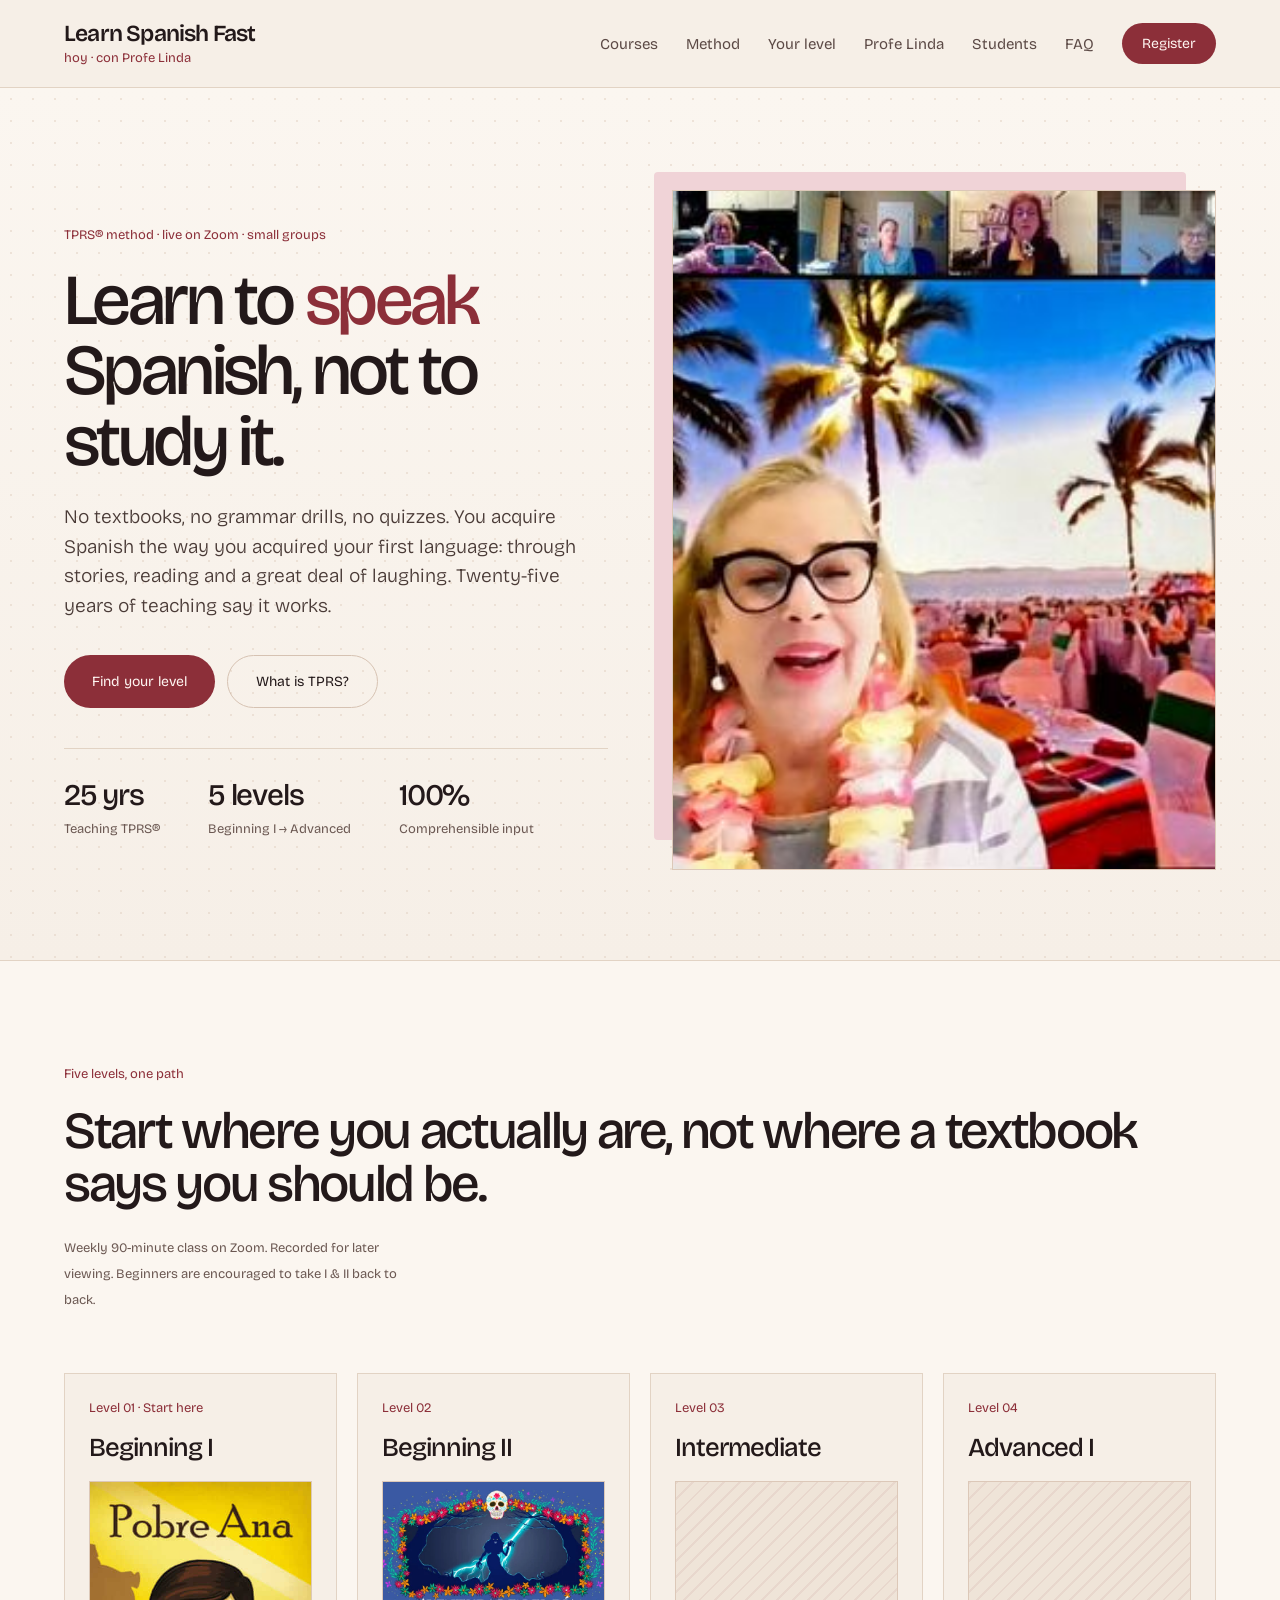
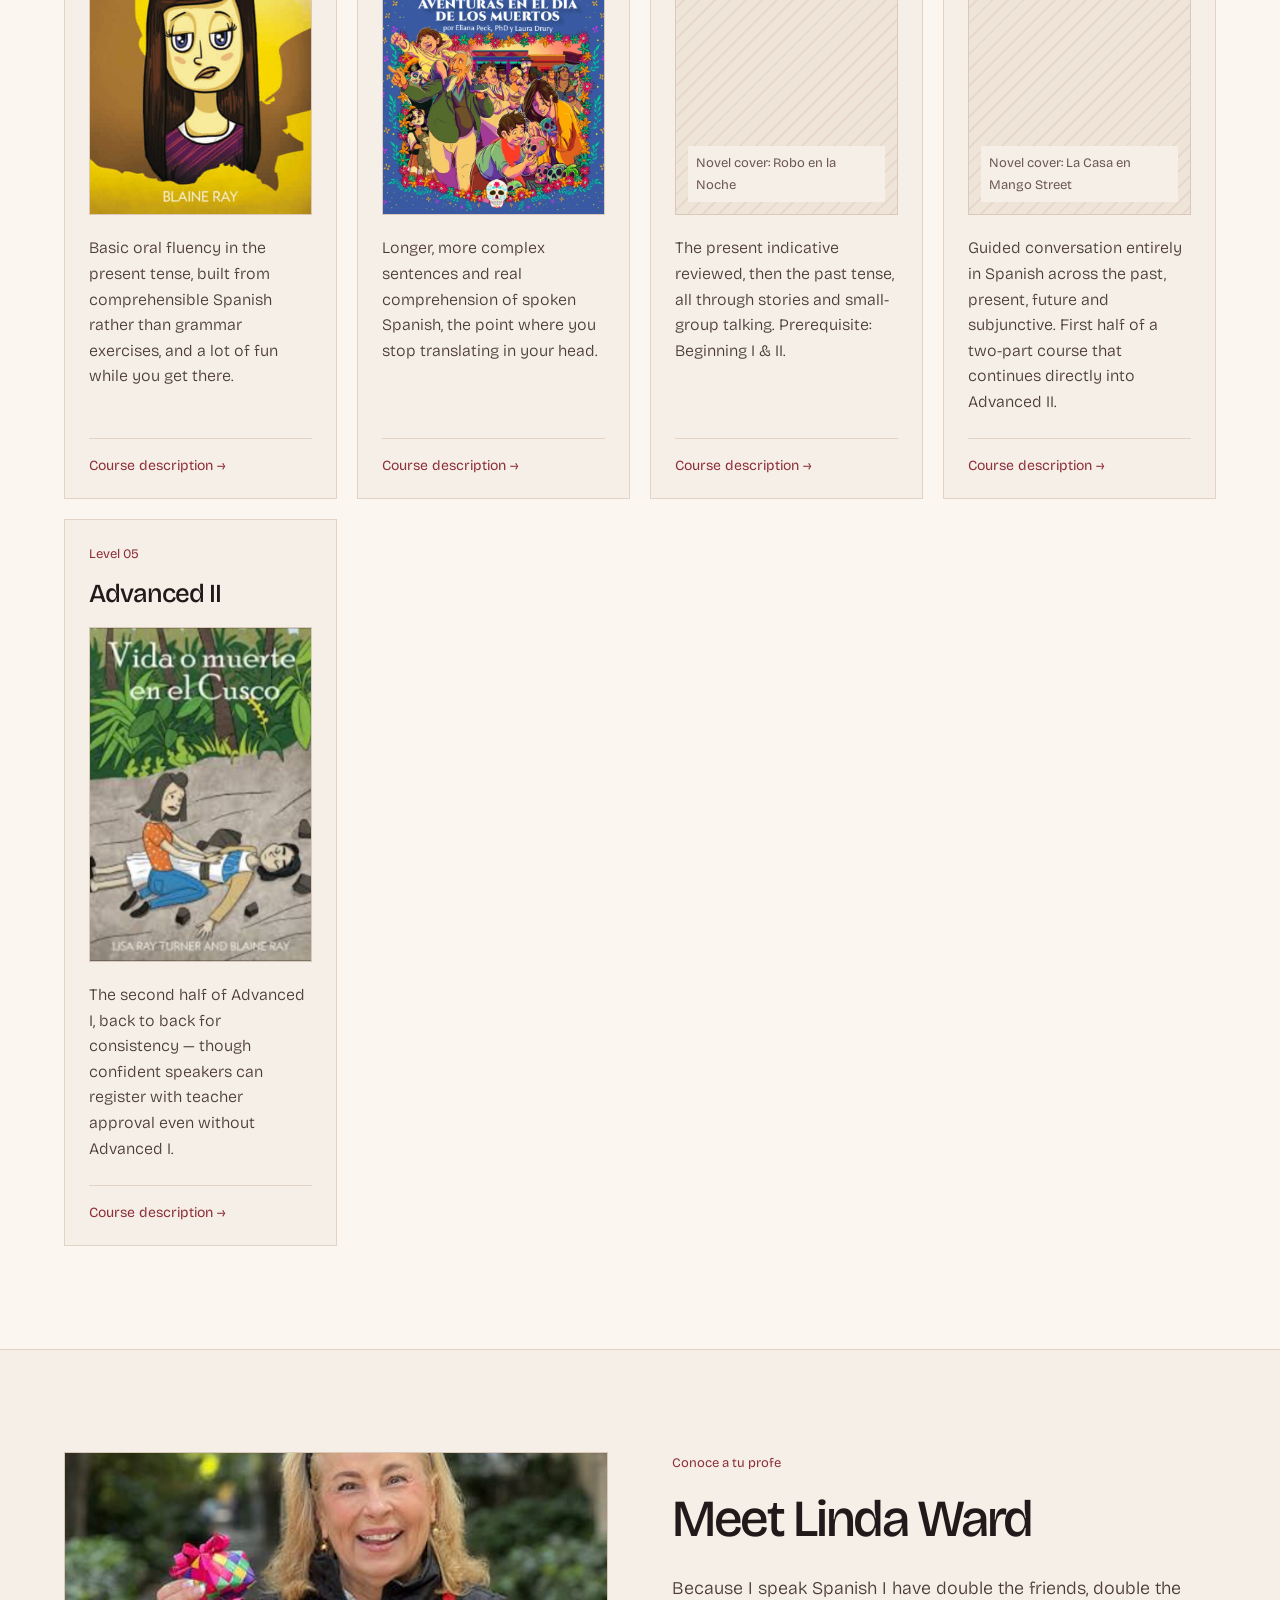
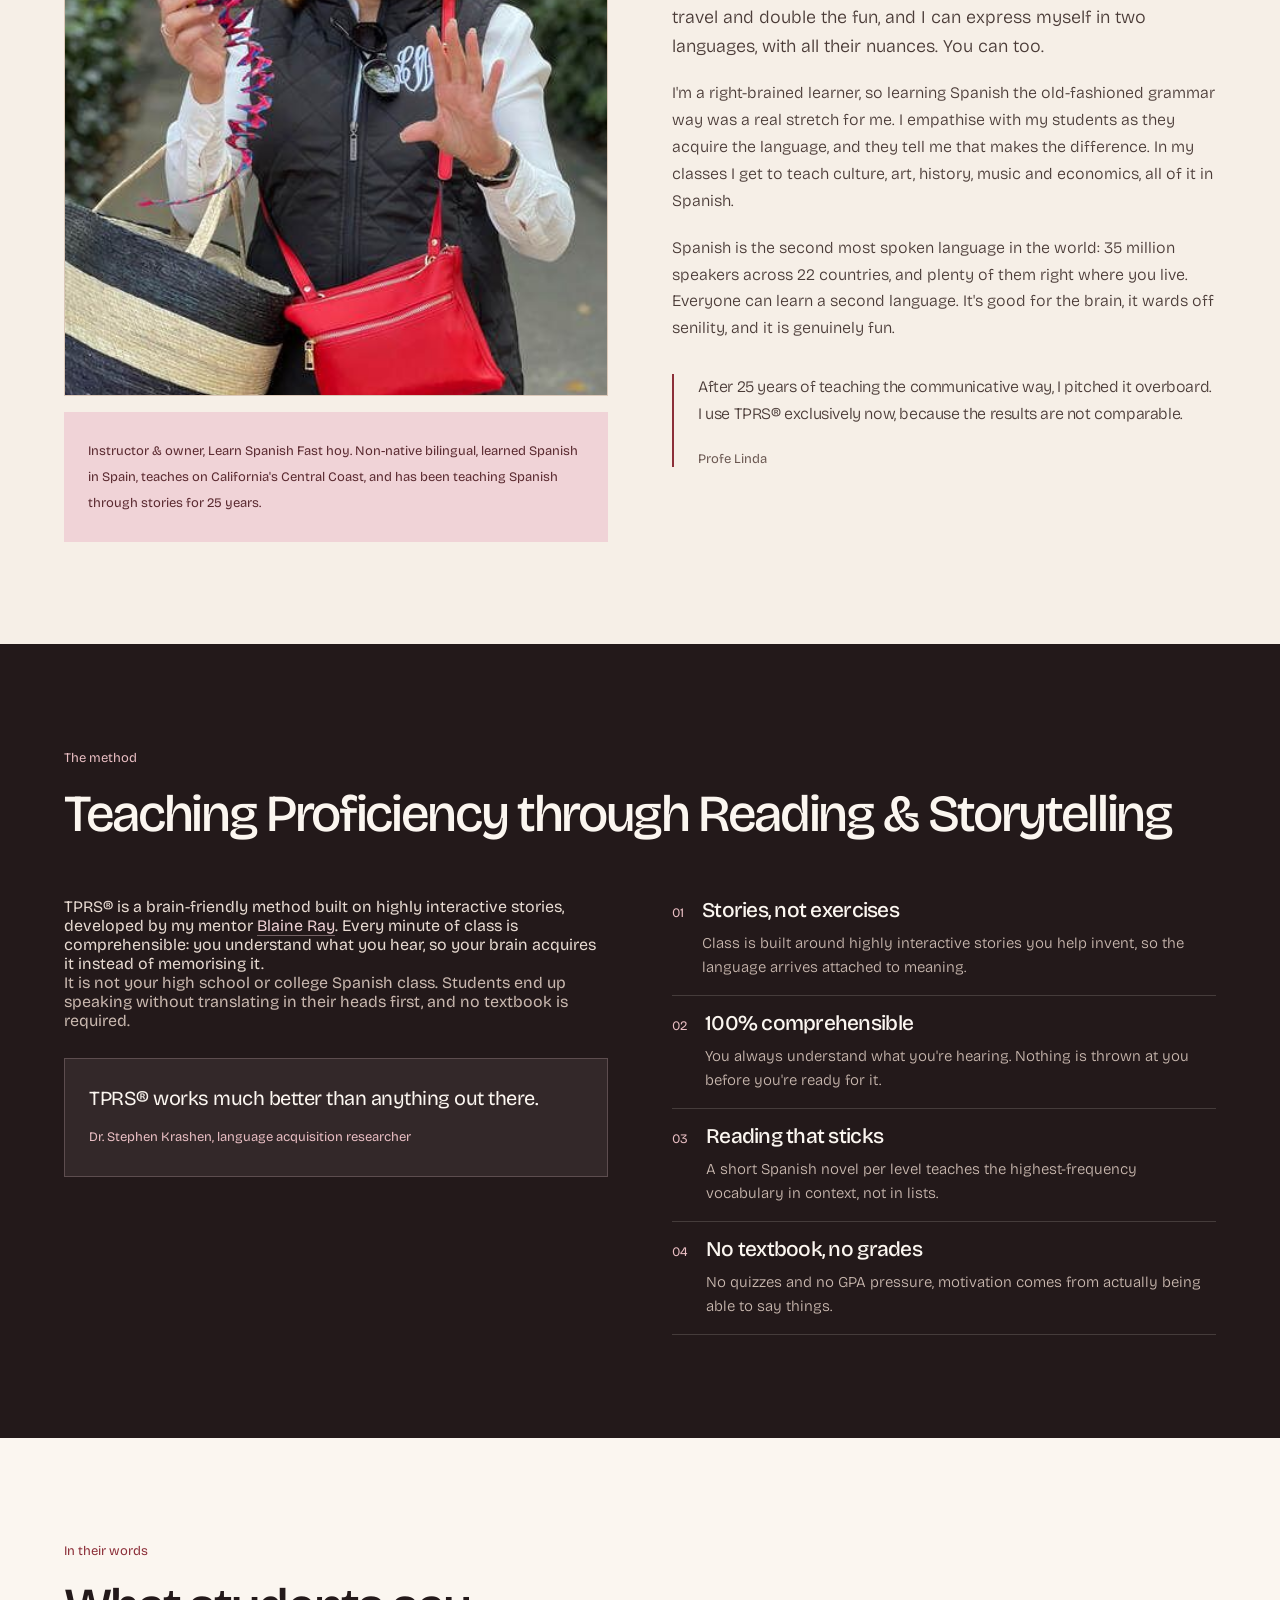
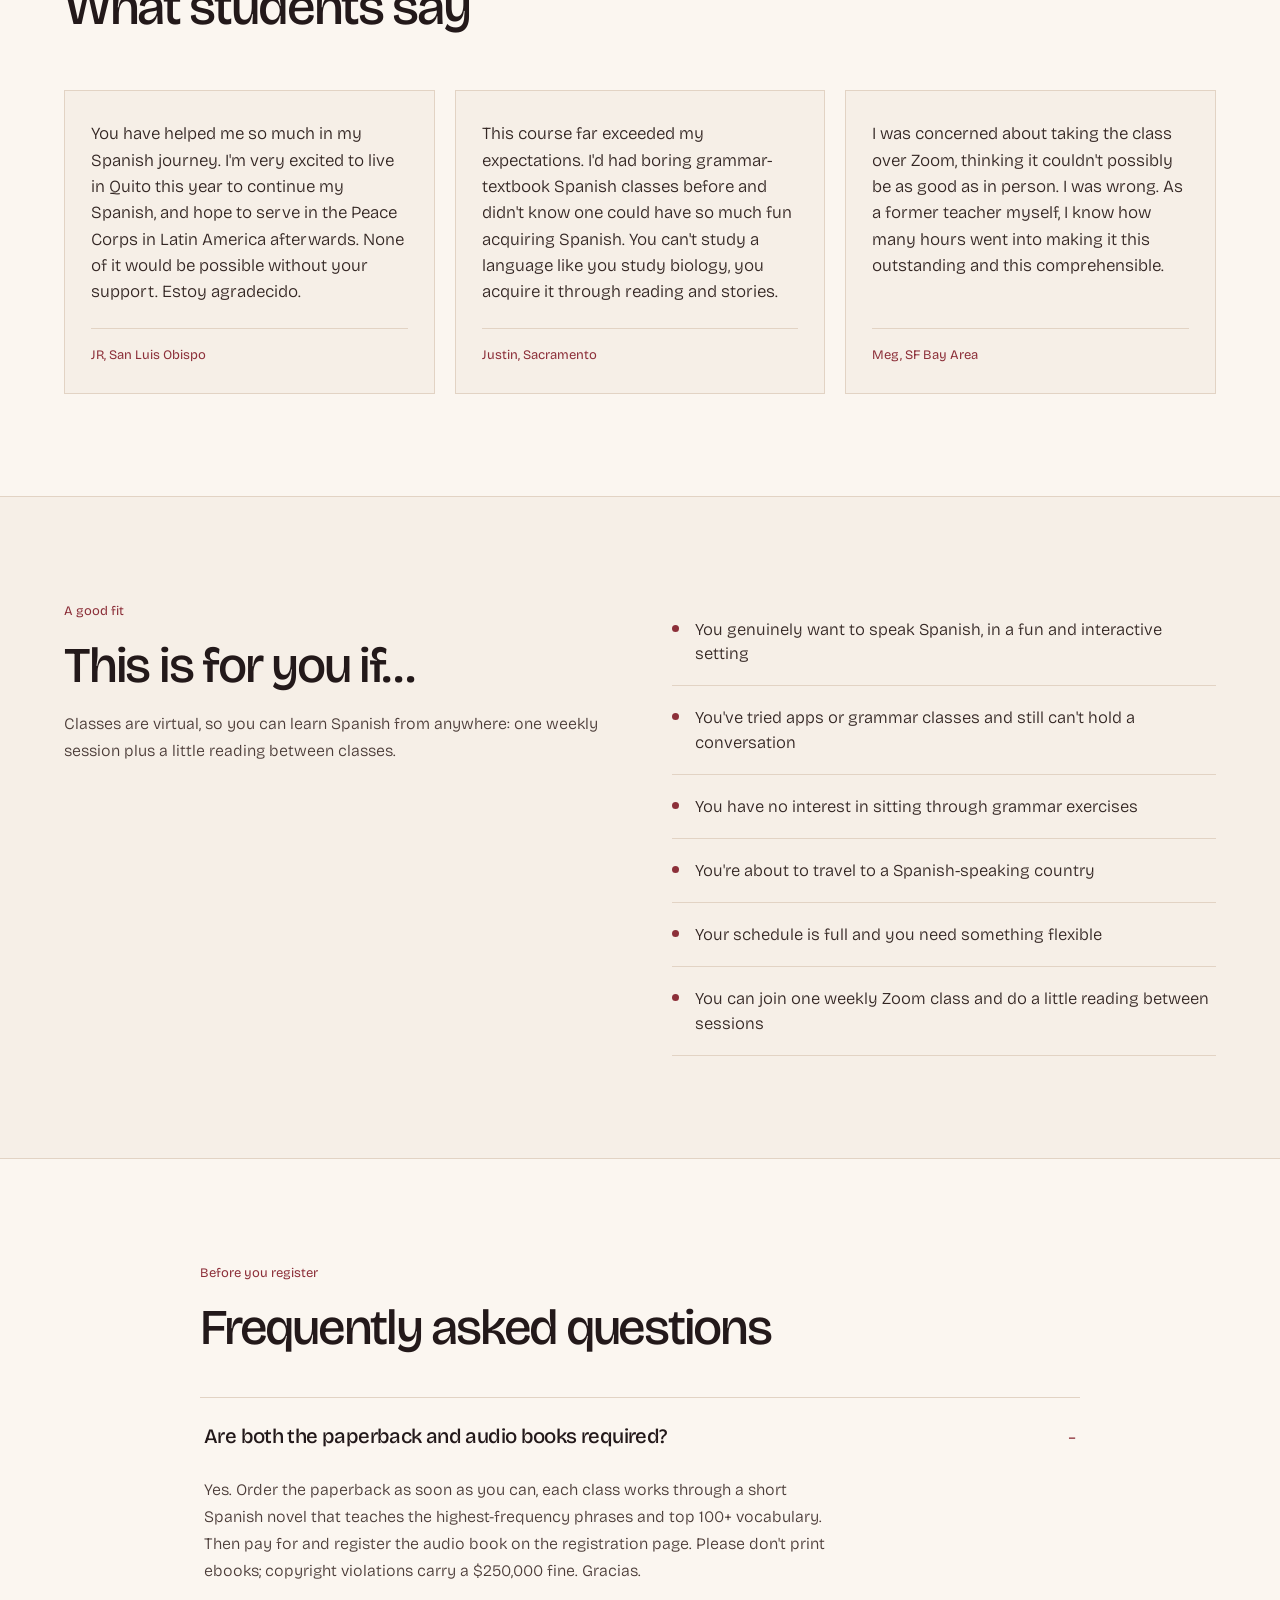
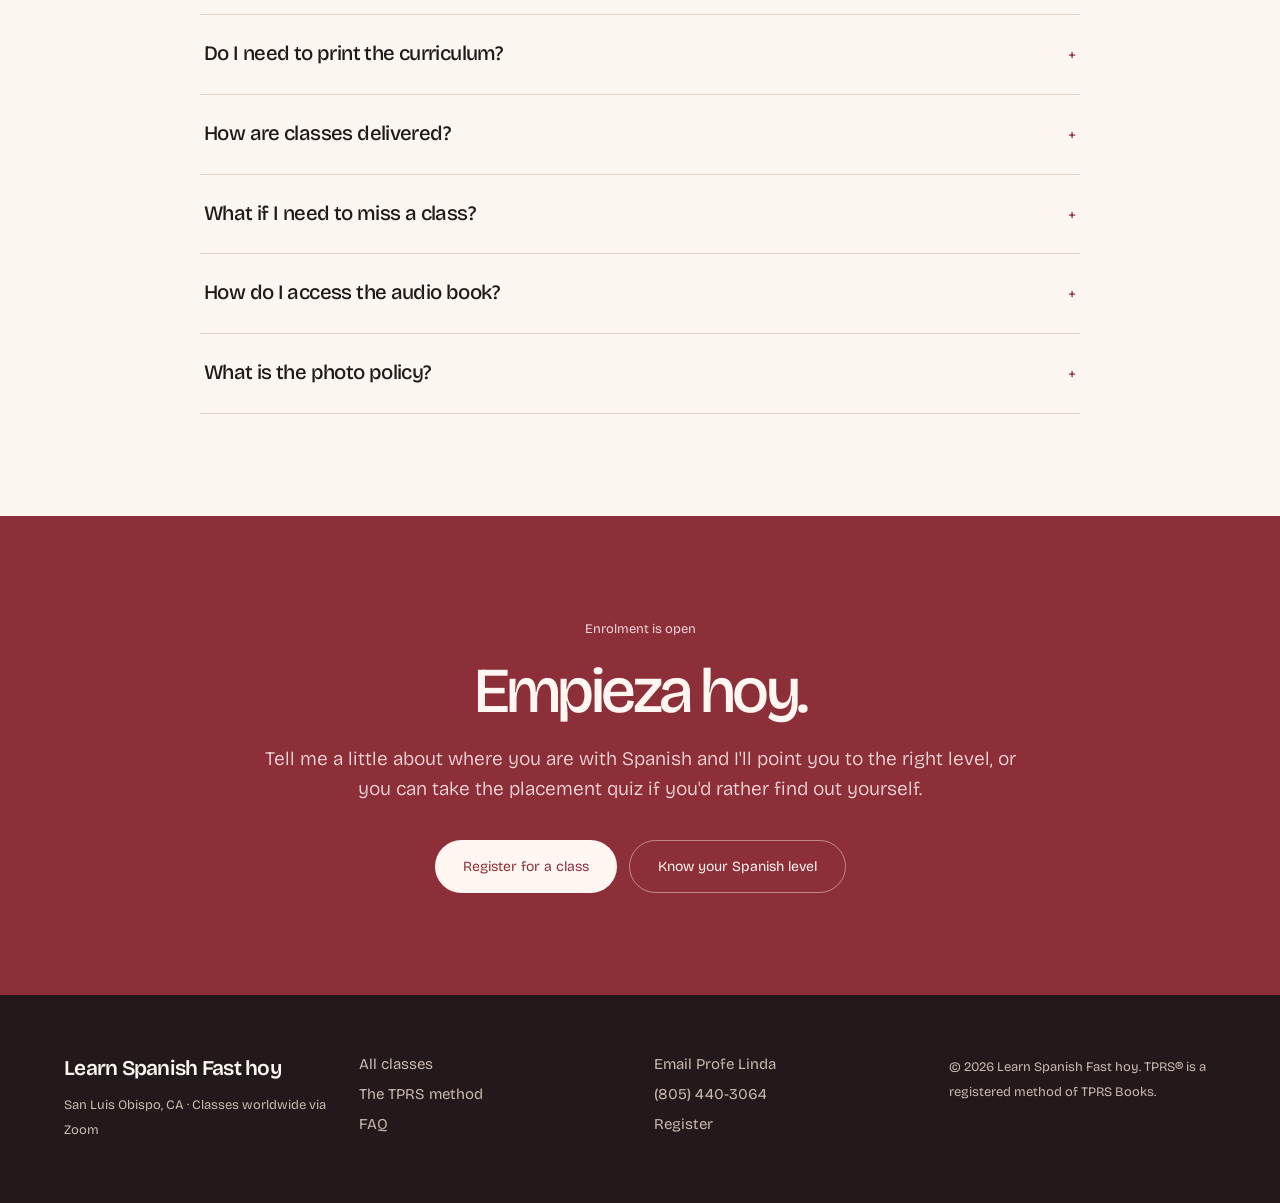
==== commit d6ada7d1: "Update schedule to the 2026-27 school year (client's full calendar) Client sent the complete 2026-27" ====
--- a/index.html
+++ b/index.html
@@ -34,7 +34,7 @@
     <a href="about.html" class="nav-link">Profe Linda</a>
     <a href="#voices" class="nav-link">Students</a>
     <a href="#faq" class="nav-link">FAQ</a>
-    <a href="#register" class="nav-register">Register</a>
+    <a href="all-classes.html" class="nav-register">Register</a>
   </nav>
 </header>
 
@@ -90,14 +90,16 @@
       <article class="course-card">
         <div class="course-tag">Level 03</div>
         <h3>Intermediate</h3>
-        <div class="ph ph--2x3 ph--filled" style="margin-bottom:20px"><img src="img/novel-pobre-ana-bailo-tango.jpg" alt="Pobre Ana Bailó Tango novel cover, by Pat Verano"></div>
+        <!-- TODO: no cover art yet for Robo en la Noche (2027 term) -- see all-classes.html. -->
+        <div class="ph ph--2x3" style="margin-bottom:20px;padding:12px"><span style="padding:6px 8px">Novel cover: Robo en la Noche</span></div>
         <p class="course-blurb">The present indicative reviewed, then the past tense, all through stories and small-group talking. Prerequisite: Beginning I &amp; II.</p>
         <a href="all-classes.html#intermediate" class="course-link">Course description →</a>
       </article>
       <article class="course-card">
         <div class="course-tag">Level 04</div>
         <h3>Advanced I</h3>
-        <div class="ph ph--2x3 ph--filled" style="margin-bottom:20px"><img src="img/novel-vida-o-muerte-cusco.jpg" alt="Vida o Muerte en el Cusco novel cover, by Lisa Ray Turner and Blaine Ray"></div>
+        <!-- TODO: no cover art yet for La Casa en Mango Street (2027 term) -- see all-classes.html. -->
+        <div class="ph ph--2x3" style="margin-bottom:20px;padding:12px"><span style="padding:6px 8px">Novel cover: La Casa en Mango Street</span></div>
         <p class="course-blurb">Guided conversation entirely in Spanish across the past, present, future and subjunctive. First half of a two-part course that continues directly into Advanced II.</p>
         <a href="all-classes.html#advanced-i" class="course-link">Course description →</a>
       </article>
@@ -105,7 +107,7 @@
         <div class="course-tag">Level 05</div>
         <h3>Advanced II</h3>
         <div class="ph ph--2x3 ph--filled" style="margin-bottom:20px"><img src="img/novel-vida-o-muerte-cusco.jpg" alt="Vida o Muerte en el Cusco novel cover, by Lisa Ray Turner and Blaine Ray"></div>
-        <p class="course-blurb">The second half of Advanced I, back to back for consistency. Requires teacher approval to continue.</p>
+        <p class="course-blurb">The second half of Advanced I, back to back for consistency — though confident speakers can register with teacher approval even without Advanced I.</p>
         <a href="all-classes.html#advanced-ii" class="course-link">Course description →</a>
       </article>
     </div>
--- a/css/style.css
+++ b/css/style.css
@@ -348,6 +348,7 @@
 
 /* -------------------------------------------------------- all classes page */
 .level-list { display: grid; gap: 16px; }
+.level-list[hidden] { display: none; }
 /* Sits between two level cards that are really one continuous course
    (Advanced I & II) so it reads as a shared intro rather than a
    surprise on the second card alone. */
@@ -358,12 +359,17 @@
   font-size: 15px;
   line-height: 1.6;
   color: var(--ink);
+  text-align: left;
 }
 .level-card {
   background: var(--panel); border: 1px solid var(--border);
   padding: clamp(22px, 3vw, 34px);
   display: grid; grid-template-columns: repeat(auto-fit, minmax(320px, 1fr));
   gap: clamp(24px, 3vw, 40px); align-items: start;
+  /* Self-contained on color/alignment: this card also gets dropped into
+     section--accent (thank-you.html), which sets color + text-align on
+     the whole section and would otherwise bleed into the card's text. */
+  color: var(--ink); text-align: left;
 }
 .level-step { font-size: 13px; color: var(--accent); margin-bottom: 12px; }
 .level-card h2 { font-size: clamp(27px, 3.2vw, 38px); line-height: 1.02; letter-spacing: -0.045em; margin: 0 0 14px; }
@@ -373,6 +379,7 @@
 .level-details { display: grid; gap: 14px; }
 .detail-row { display: flex; align-items: baseline; justify-content: space-between; gap: 12px; border-bottom: 1px solid var(--border); padding-bottom: 12px; }
 .detail-row:last-of-type { border-bottom: 0; }
+.detail-row[hidden] { display: none; }
 .detail-label { font-size: 14px; color: var(--muted); }
 .detail-value { font-size: 15px; text-align: right; }
 .detail-price { font-size: 24px; font-weight: 500; letter-spacing: -0.04em; }
@@ -381,7 +388,11 @@
 .ask-link:hover { color: var(--ink); }
 
 .step-grid { display: grid; grid-template-columns: repeat(auto-fit, minmax(260px, 1fr)); gap: 20px; }
-.step-card { background: var(--ground); border: 1px solid var(--border); padding: 28px 24px; }
+.step-card {
+  background: var(--ground); border: 1px solid var(--border); padding: 28px 24px;
+  /* Self-contained on color/alignment -- see .level-card for why. */
+  color: var(--ink); text-align: left;
+}
 .step-n { font-size: 30px; font-weight: 500; letter-spacing: -0.05em; color: var(--accent); margin-bottom: 14px; }
 .step-card h3 { font-size: 21px; font-weight: 500; letter-spacing: -0.035em; margin: 0 0 12px; }
 .step-card p { font-size: 16px; line-height: 1.62; font-weight: 300; color: var(--body-text); }
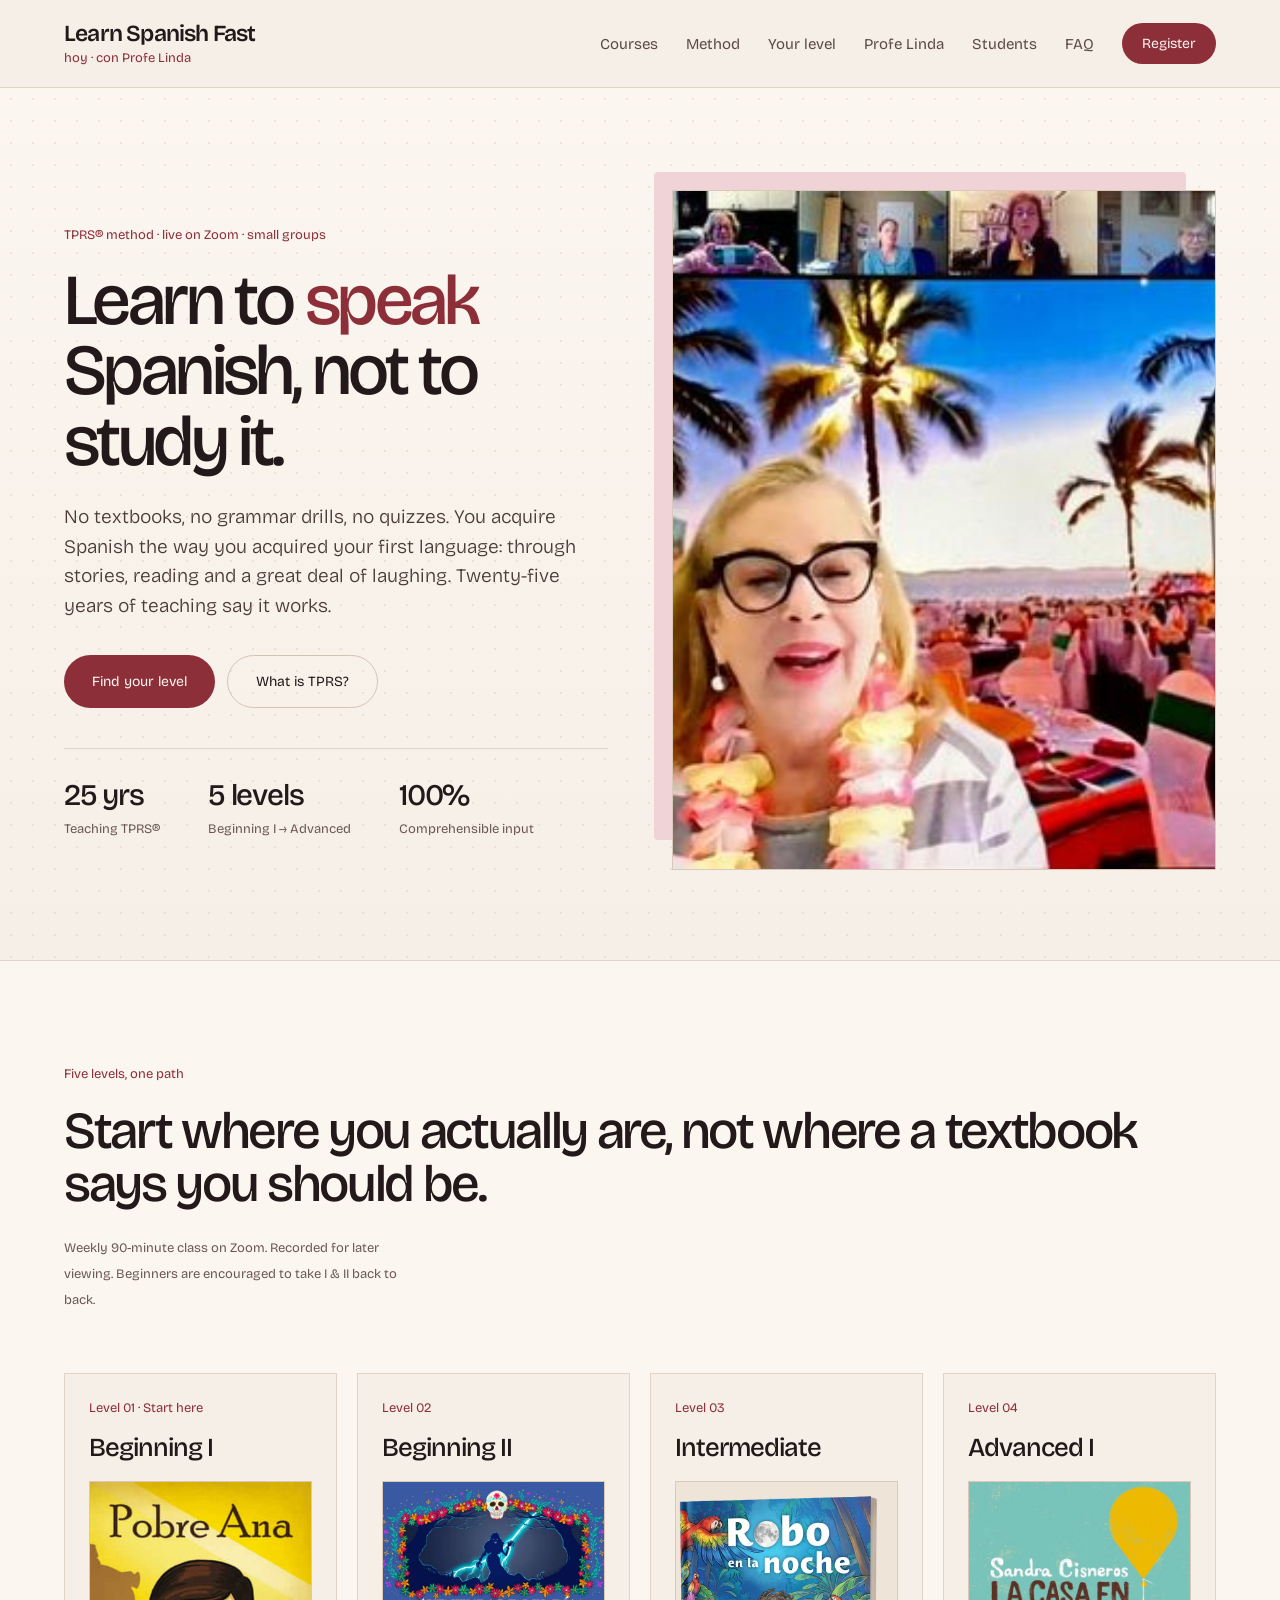
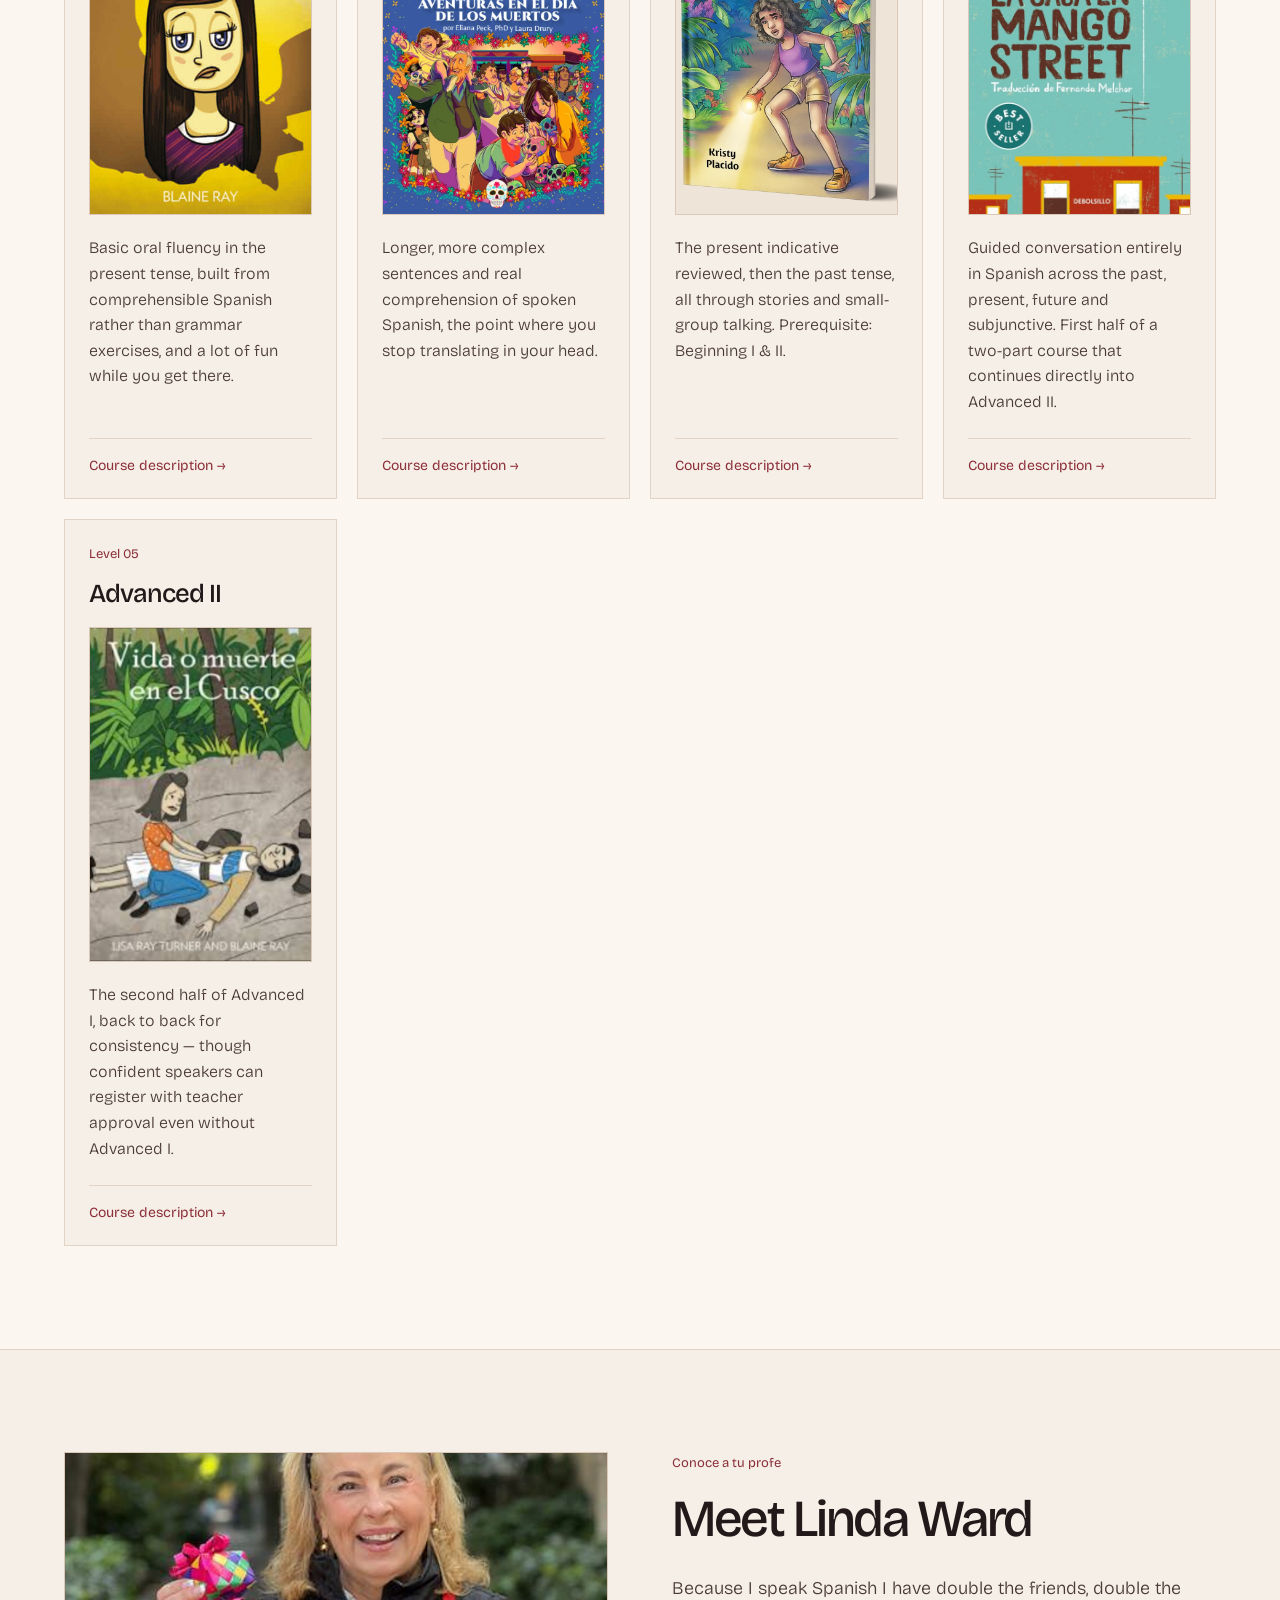
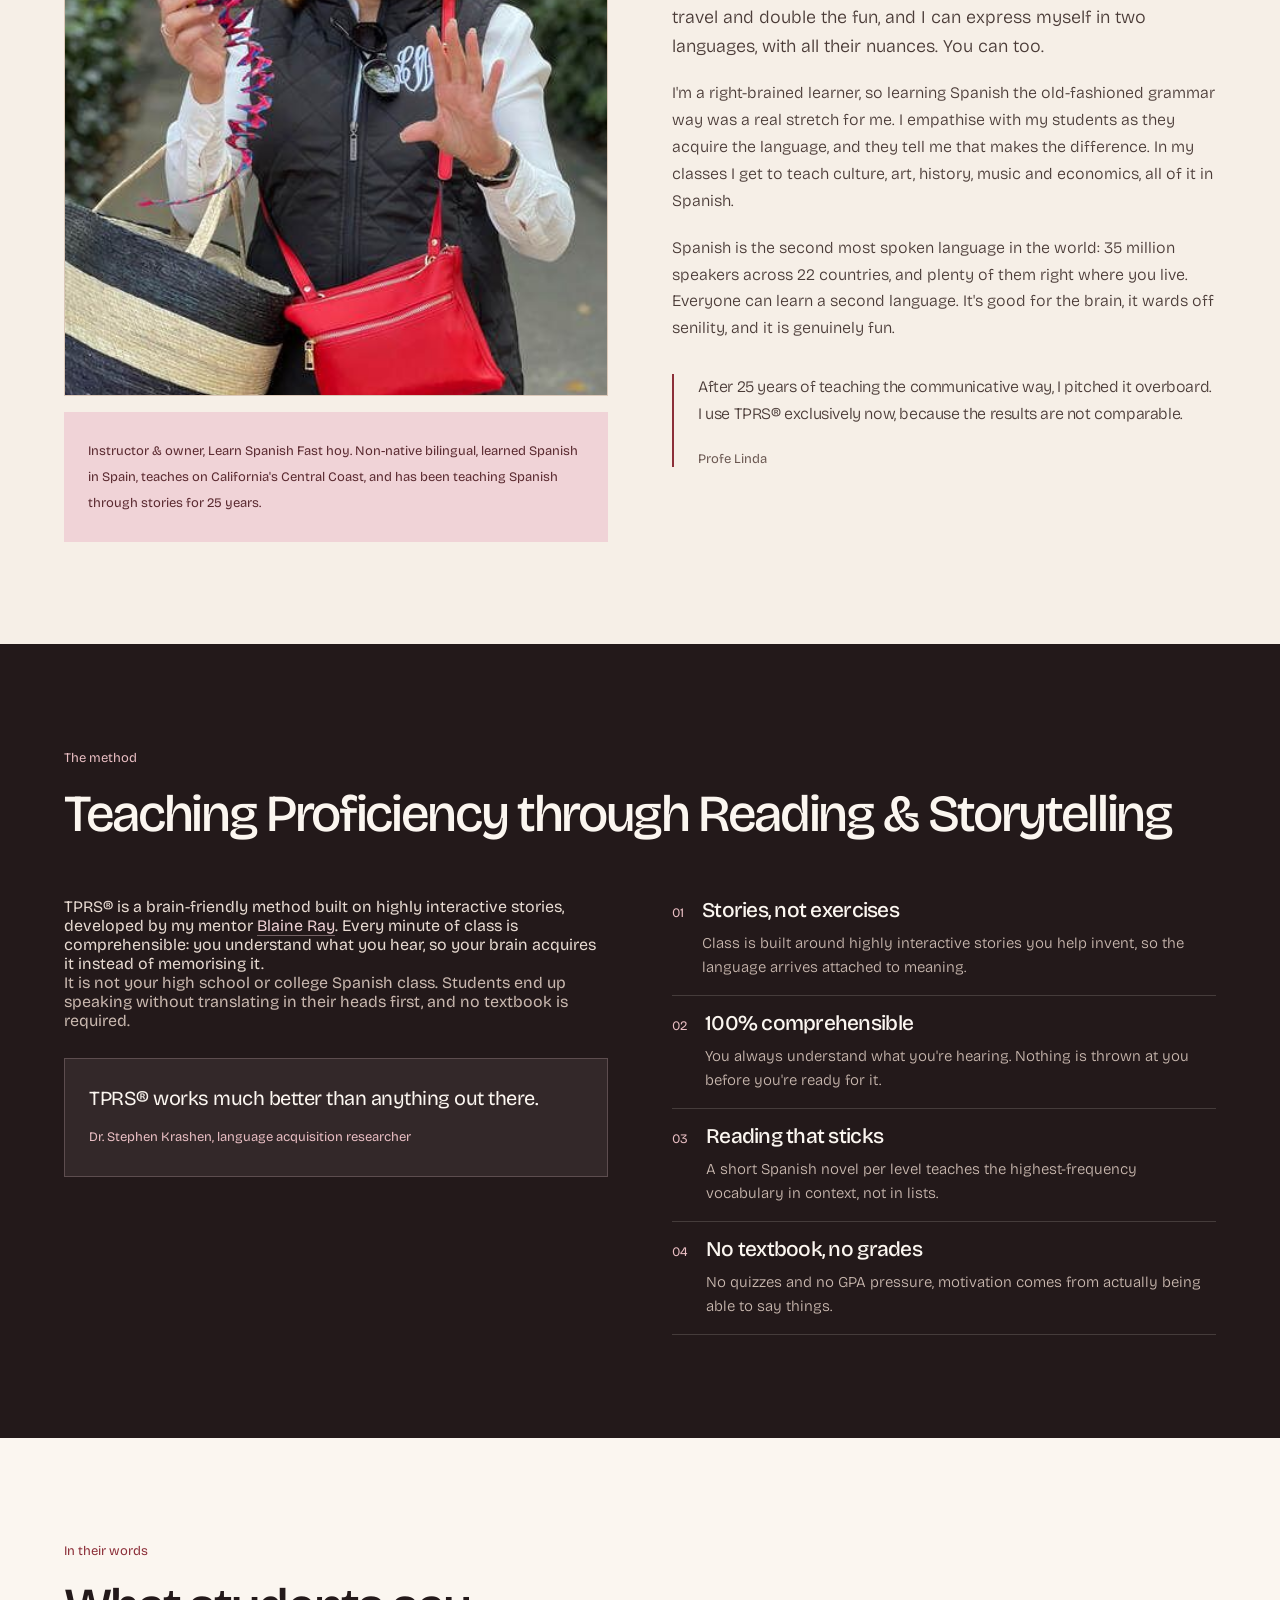
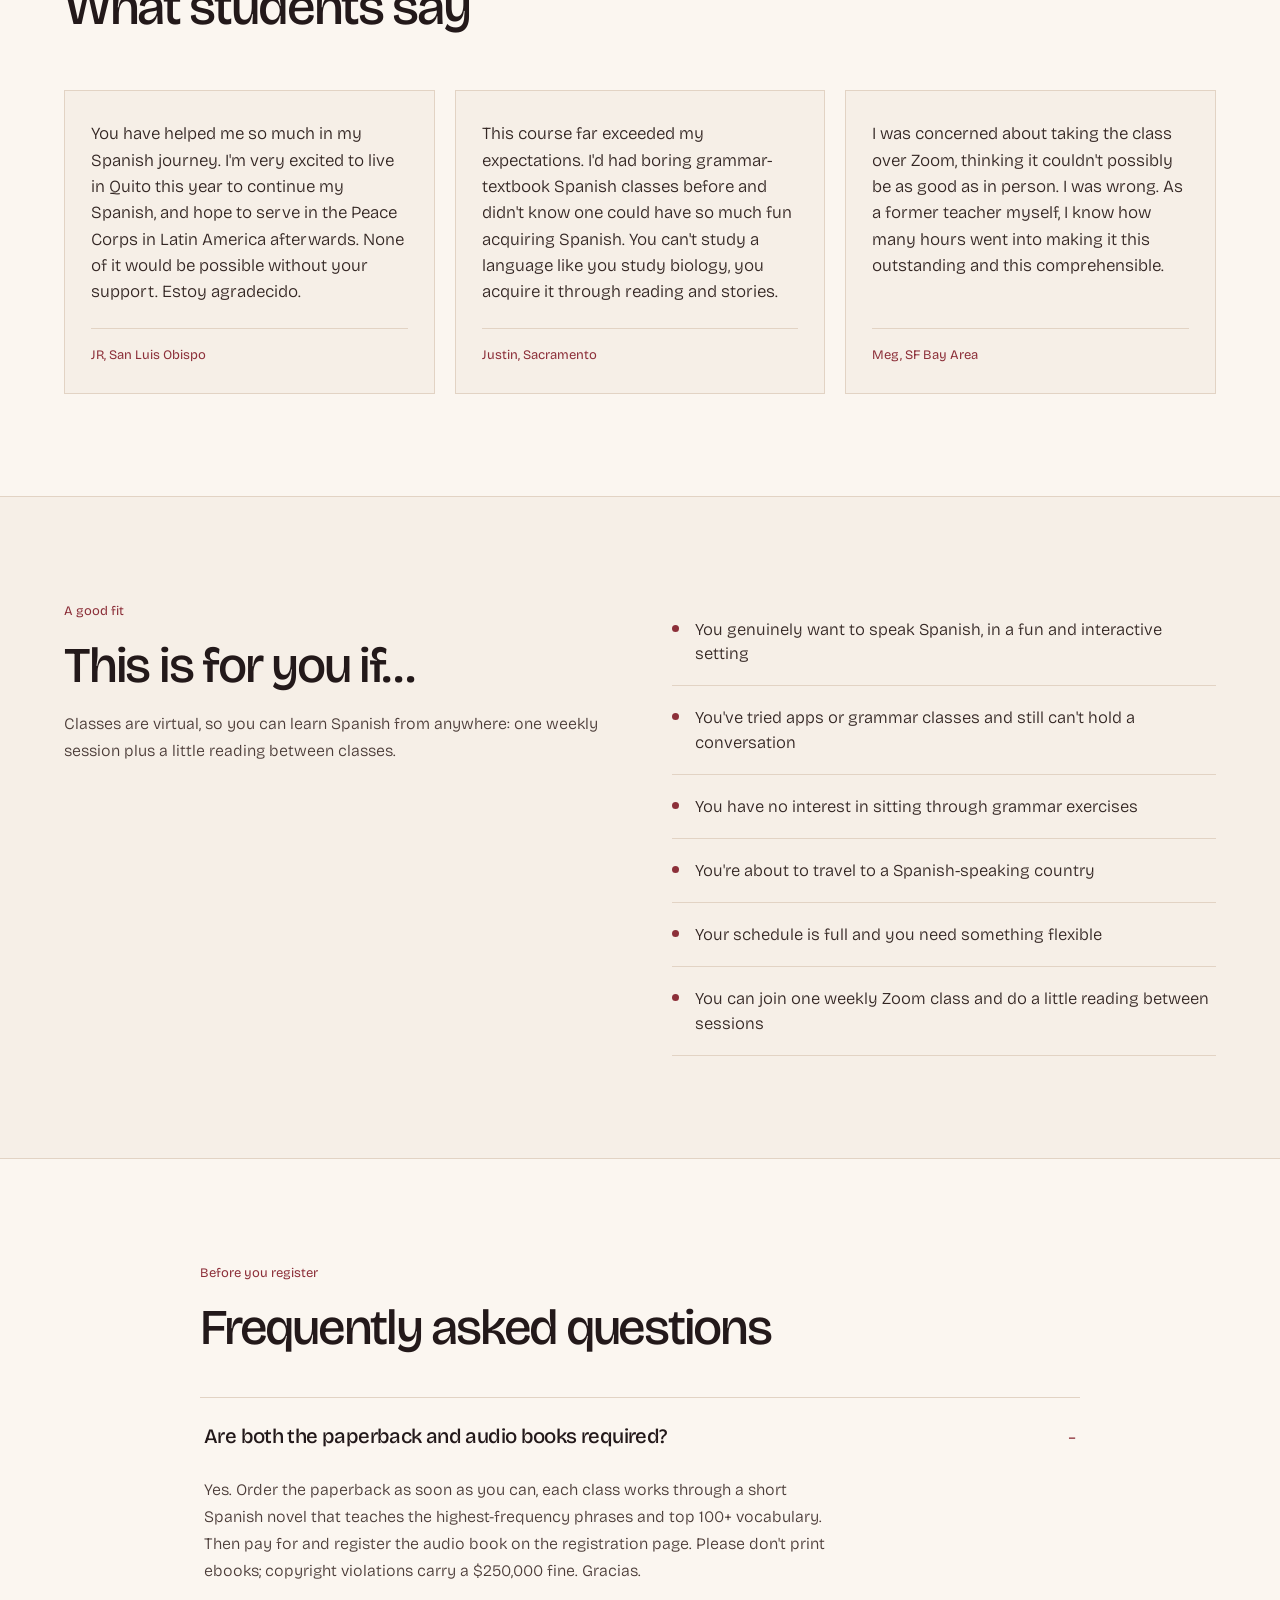
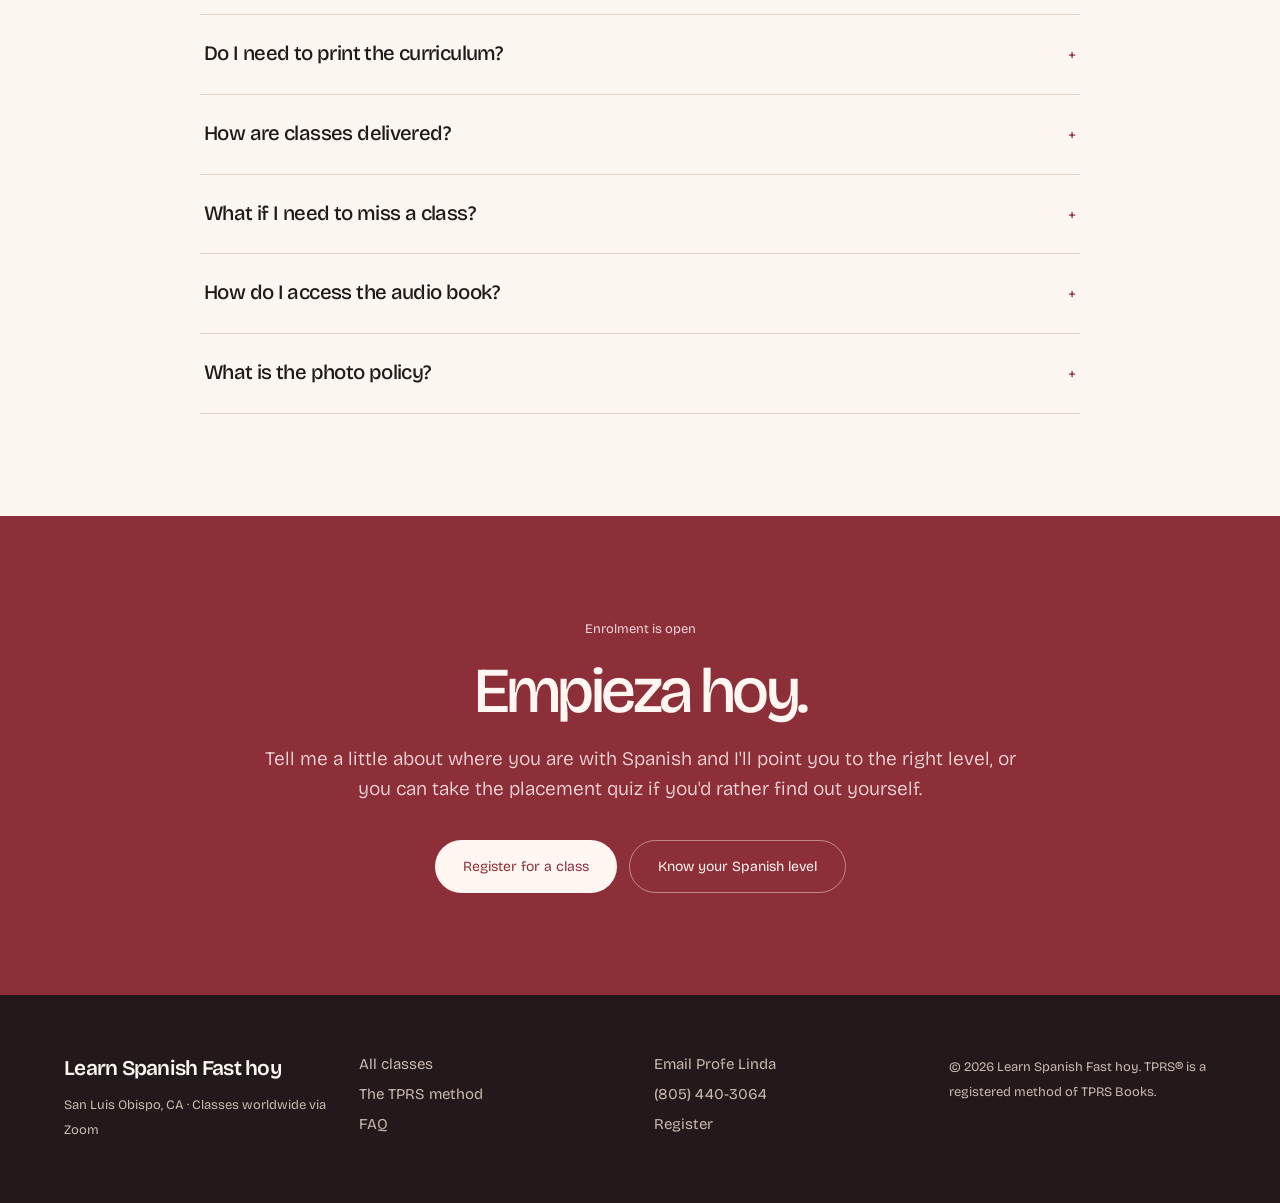
==== commit 6b07c68f: "Add real cover art for Robo en la Noche and La Casa en Mango Street Both of the 2027-term novels (In" ====
--- a/index.html
+++ b/index.html
@@ -90,16 +90,14 @@
       <article class="course-card">
         <div class="course-tag">Level 03</div>
         <h3>Intermediate</h3>
-        <!-- TODO: no cover art yet for Robo en la Noche (2027 term) -- see all-classes.html. -->
-        <div class="ph ph--2x3" style="margin-bottom:20px;padding:12px"><span style="padding:6px 8px">Novel cover: Robo en la Noche</span></div>
+        <div class="ph ph--2x3 ph--filled" style="margin-bottom:20px"><img src="img/novel-robo-en-la-noche.webp" alt="Robo en la Noche novel cover, by Kristy Placido"></div>
         <p class="course-blurb">The present indicative reviewed, then the past tense, all through stories and small-group talking. Prerequisite: Beginning I &amp; II.</p>
         <a href="all-classes.html#intermediate" class="course-link">Course description →</a>
       </article>
       <article class="course-card">
         <div class="course-tag">Level 04</div>
         <h3>Advanced I</h3>
-        <!-- TODO: no cover art yet for La Casa en Mango Street (2027 term) -- see all-classes.html. -->
-        <div class="ph ph--2x3" style="margin-bottom:20px;padding:12px"><span style="padding:6px 8px">Novel cover: La Casa en Mango Street</span></div>
+        <div class="ph ph--2x3 ph--filled" style="margin-bottom:20px"><img src="img/novel-casa-mango-street.webp" alt="La Casa en Mango Street novel cover, by Sandra Cisneros, translated by Fernanda Melchor (Debolsillo)"></div>
         <p class="course-blurb">Guided conversation entirely in Spanish across the past, present, future and subjunctive. First half of a two-part course that continues directly into Advanced II.</p>
         <a href="all-classes.html#advanced-i" class="course-link">Course description →</a>
       </article>
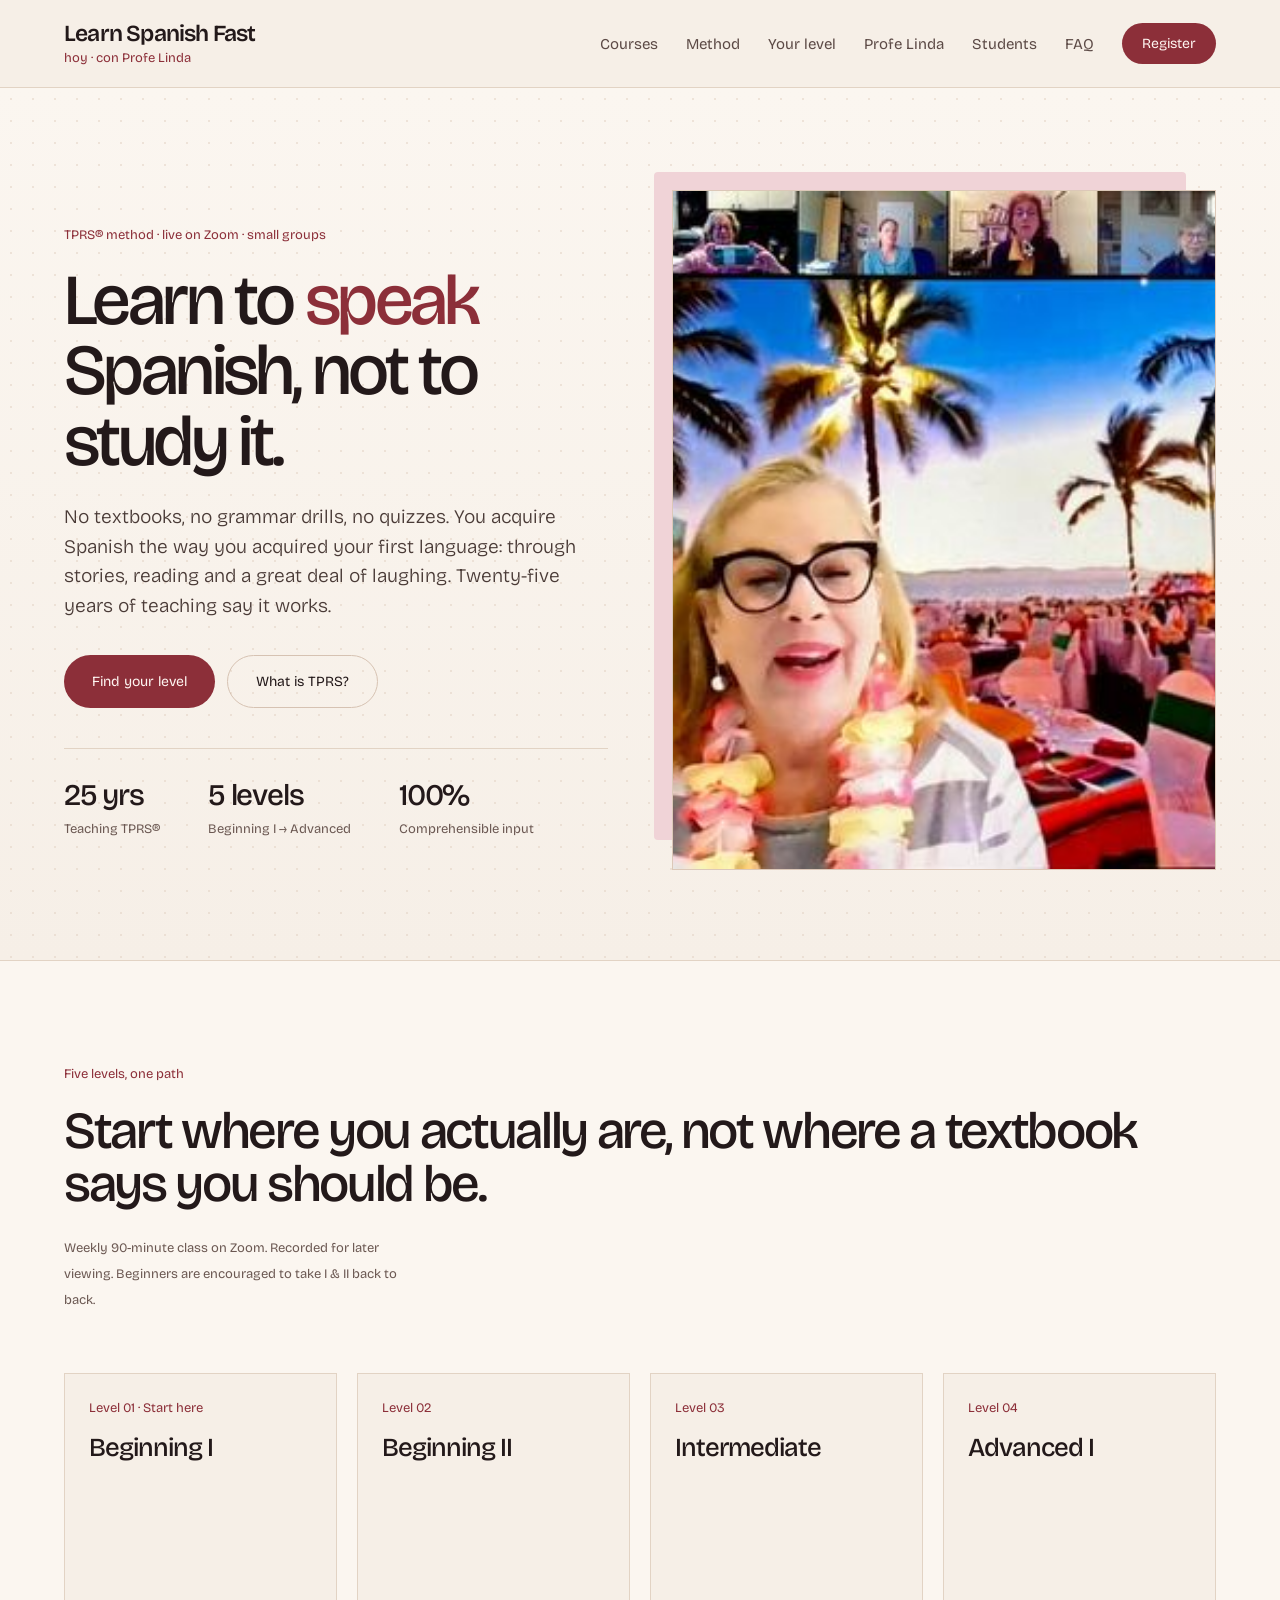
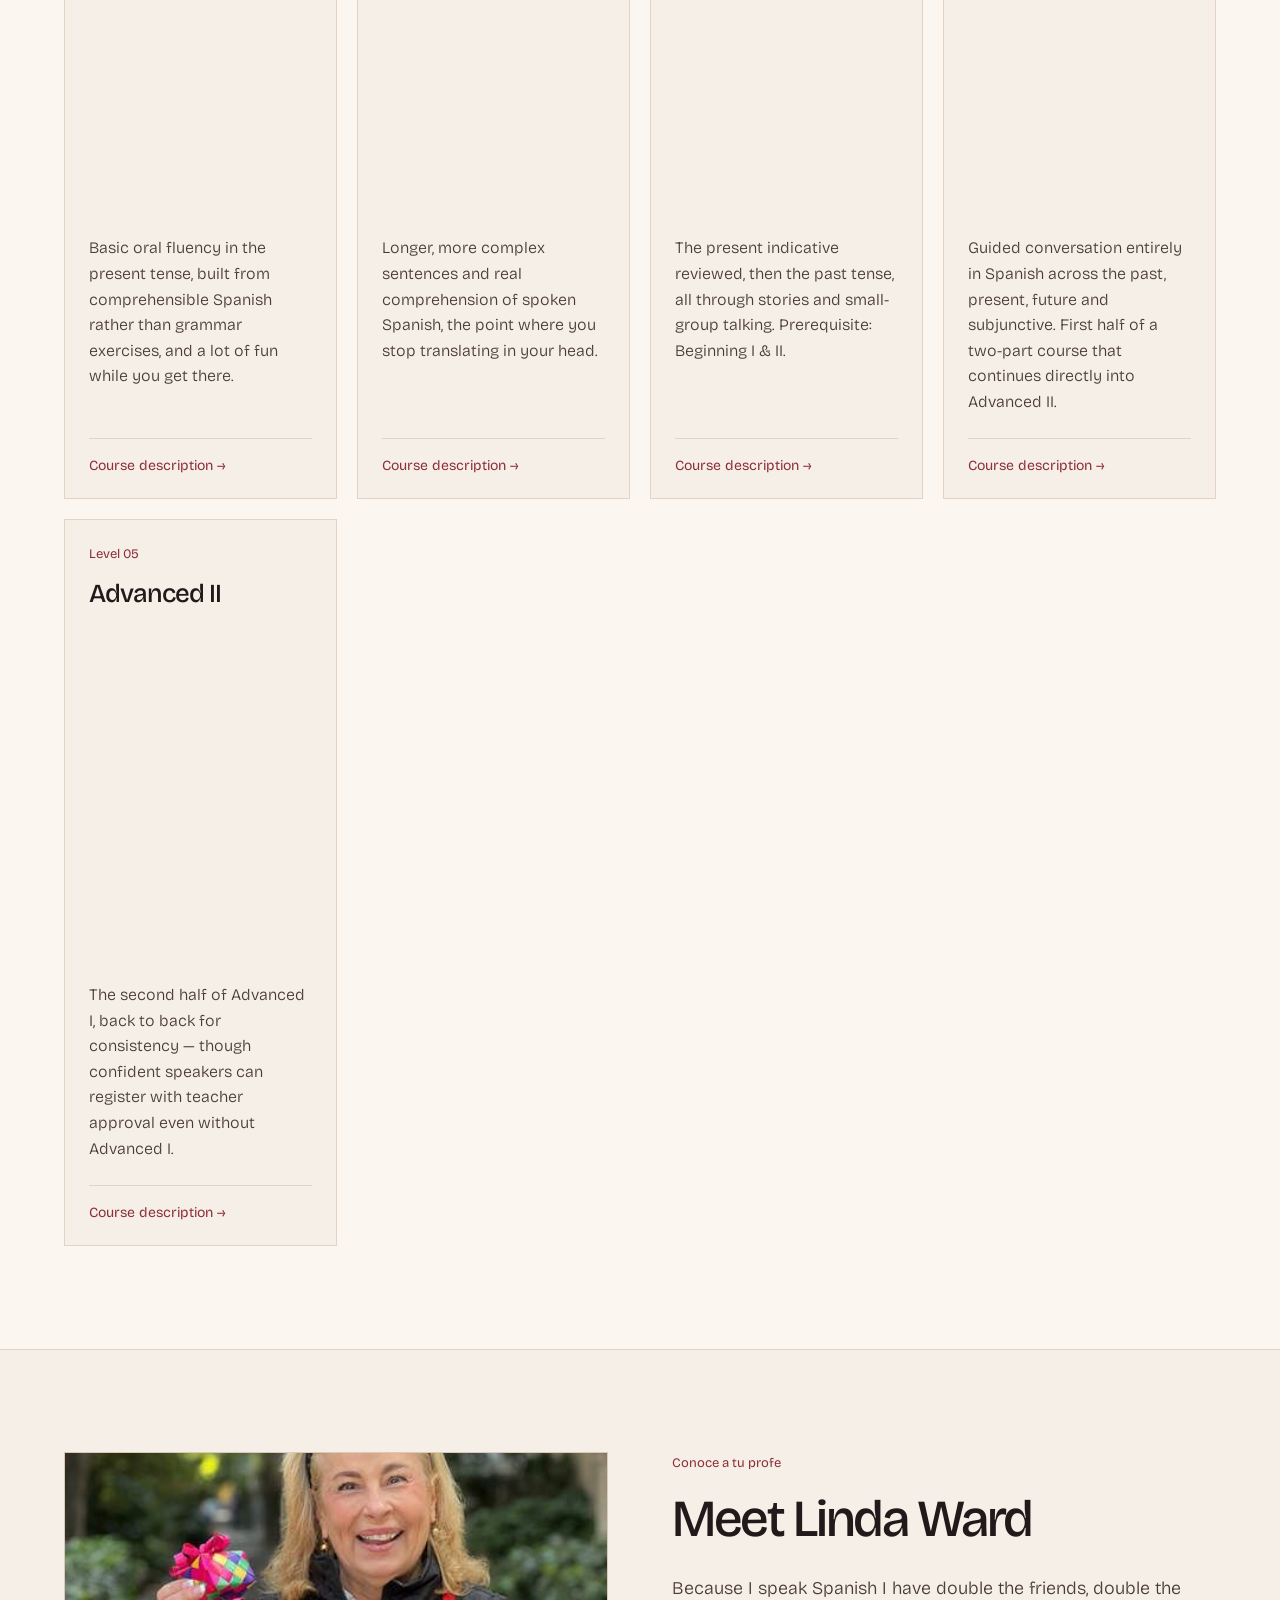
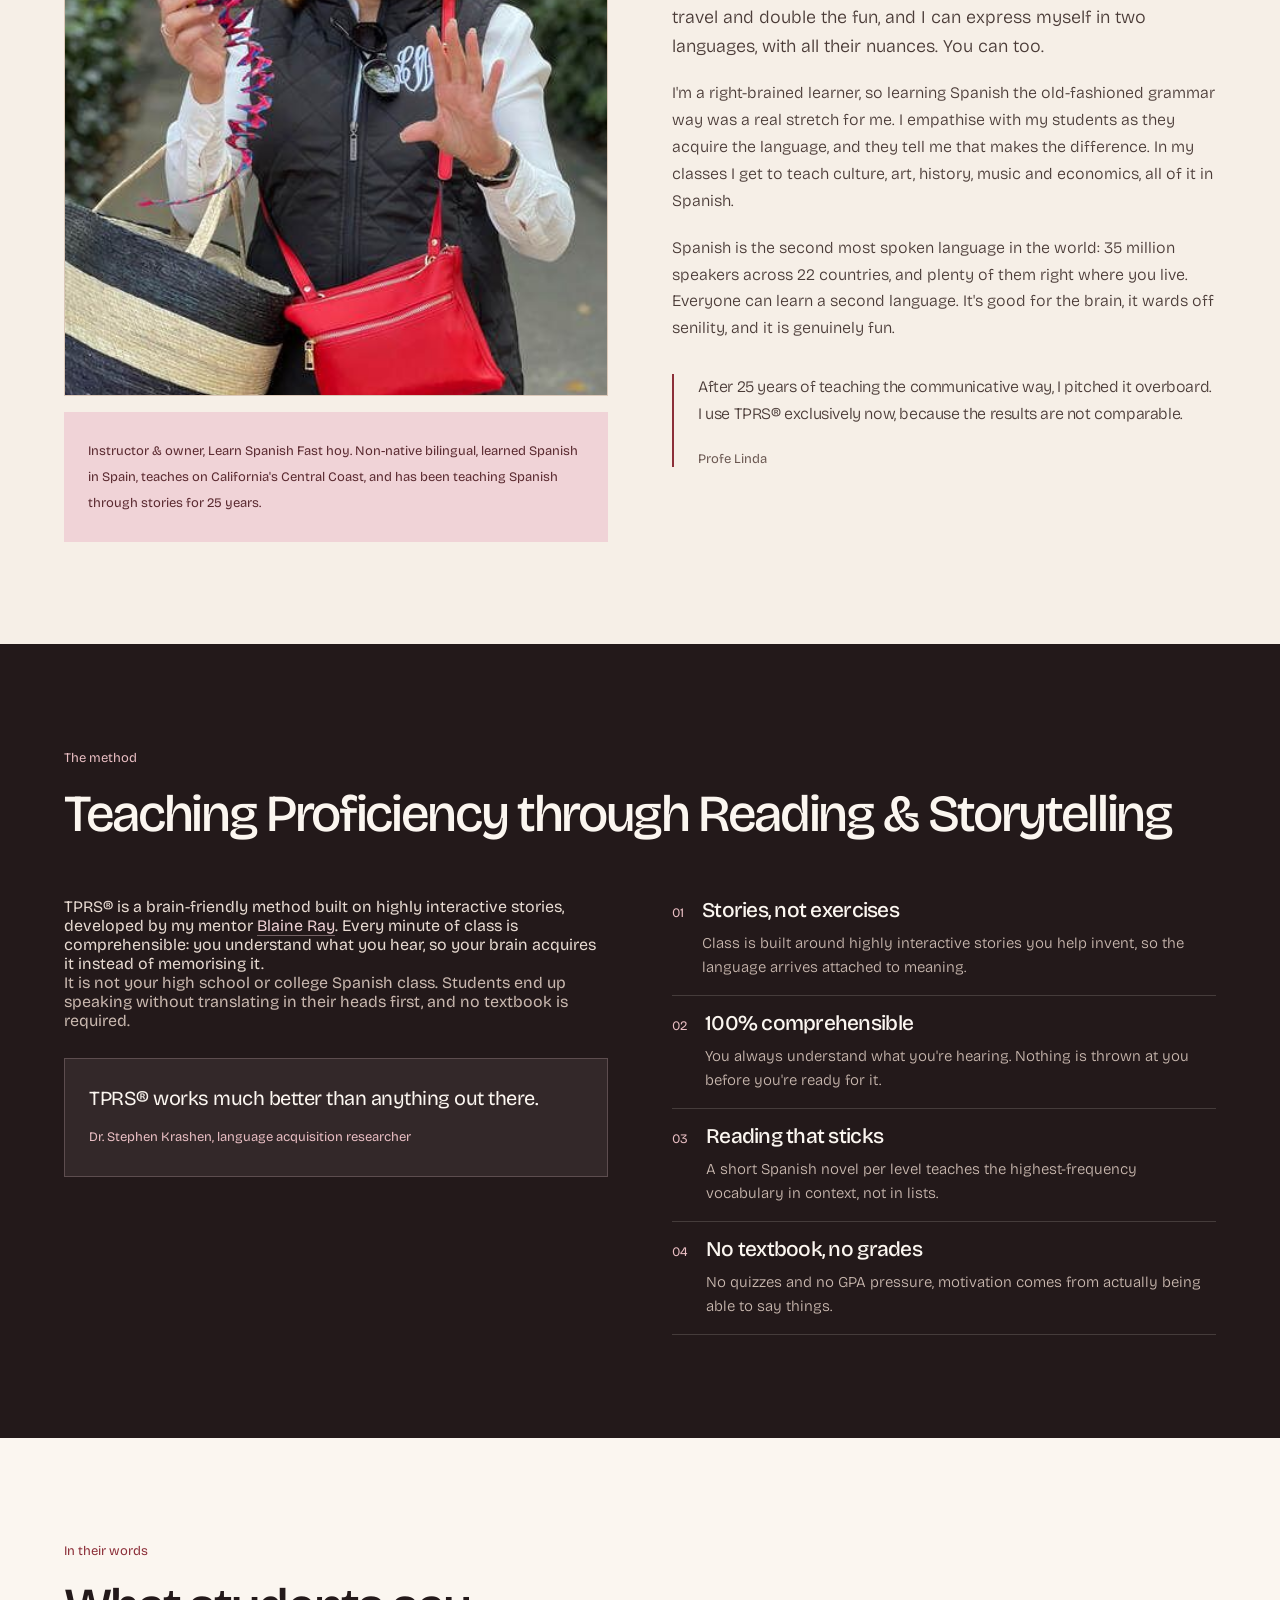
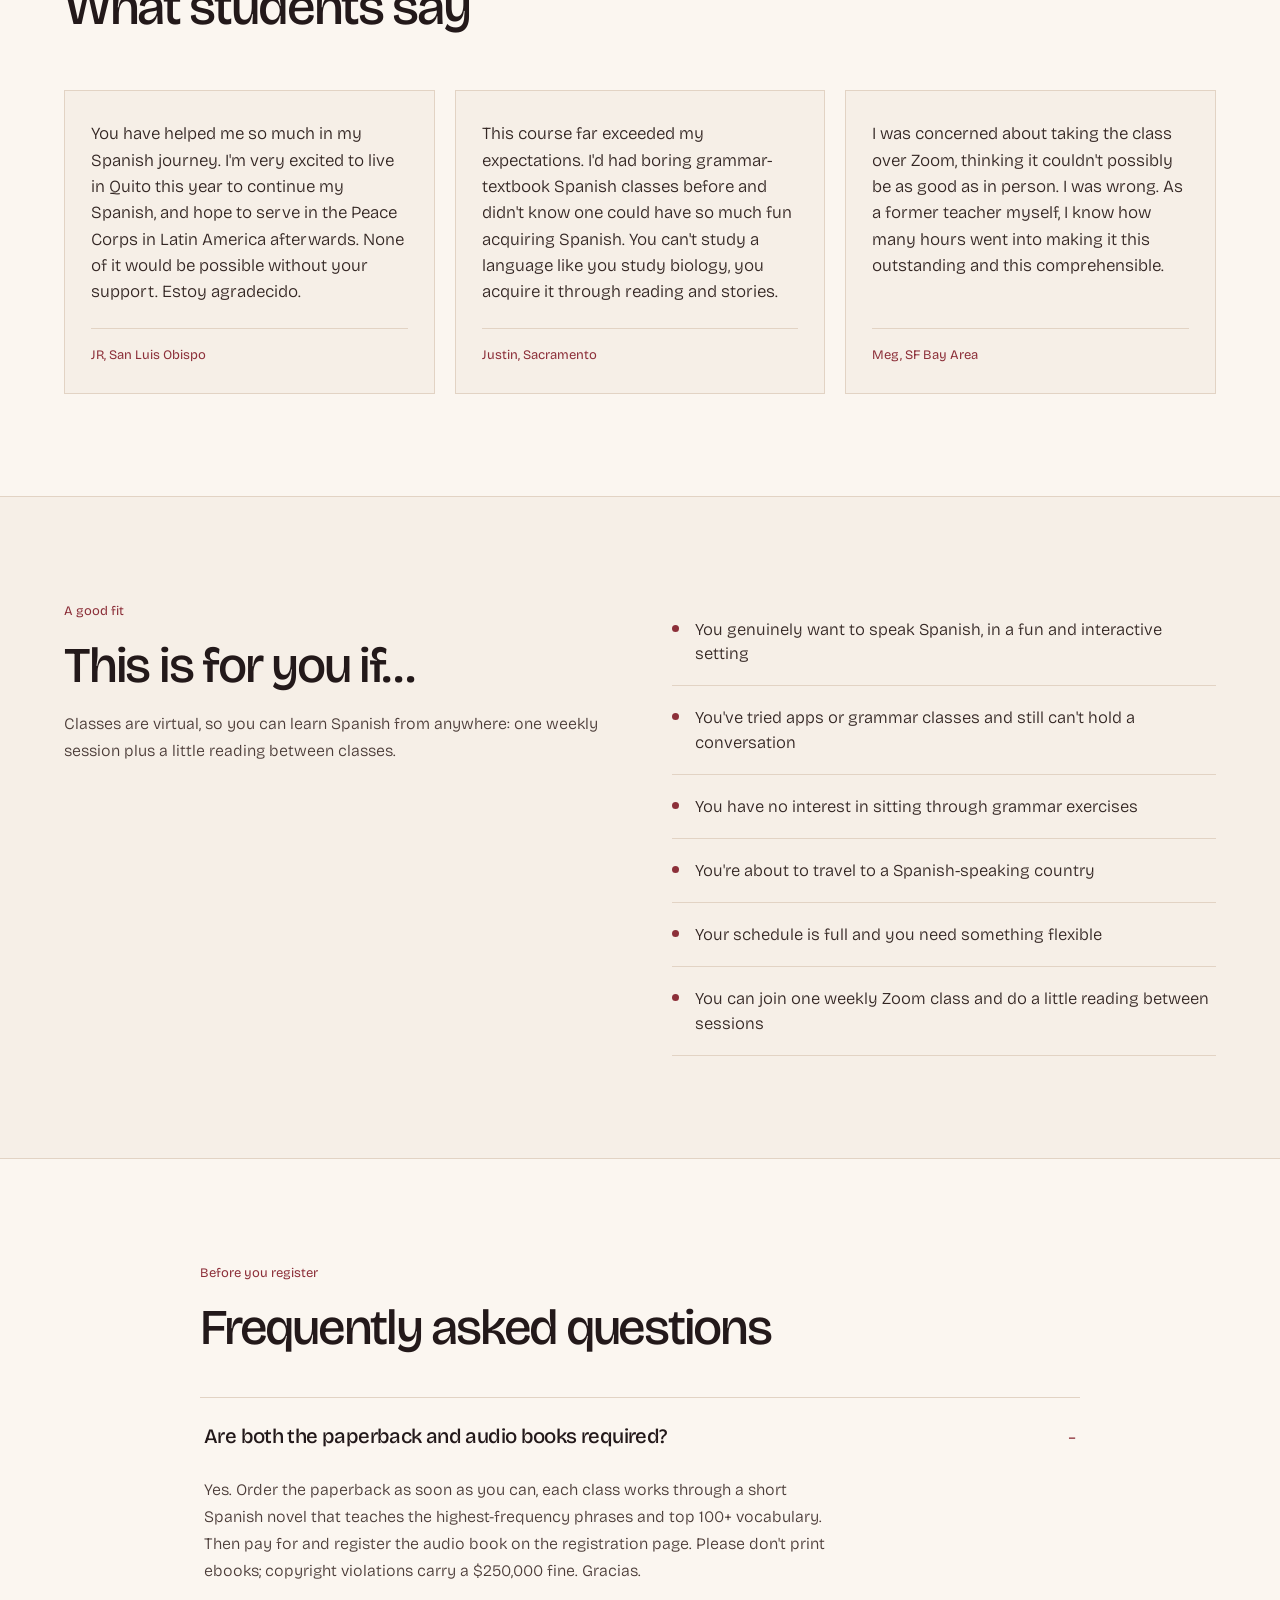
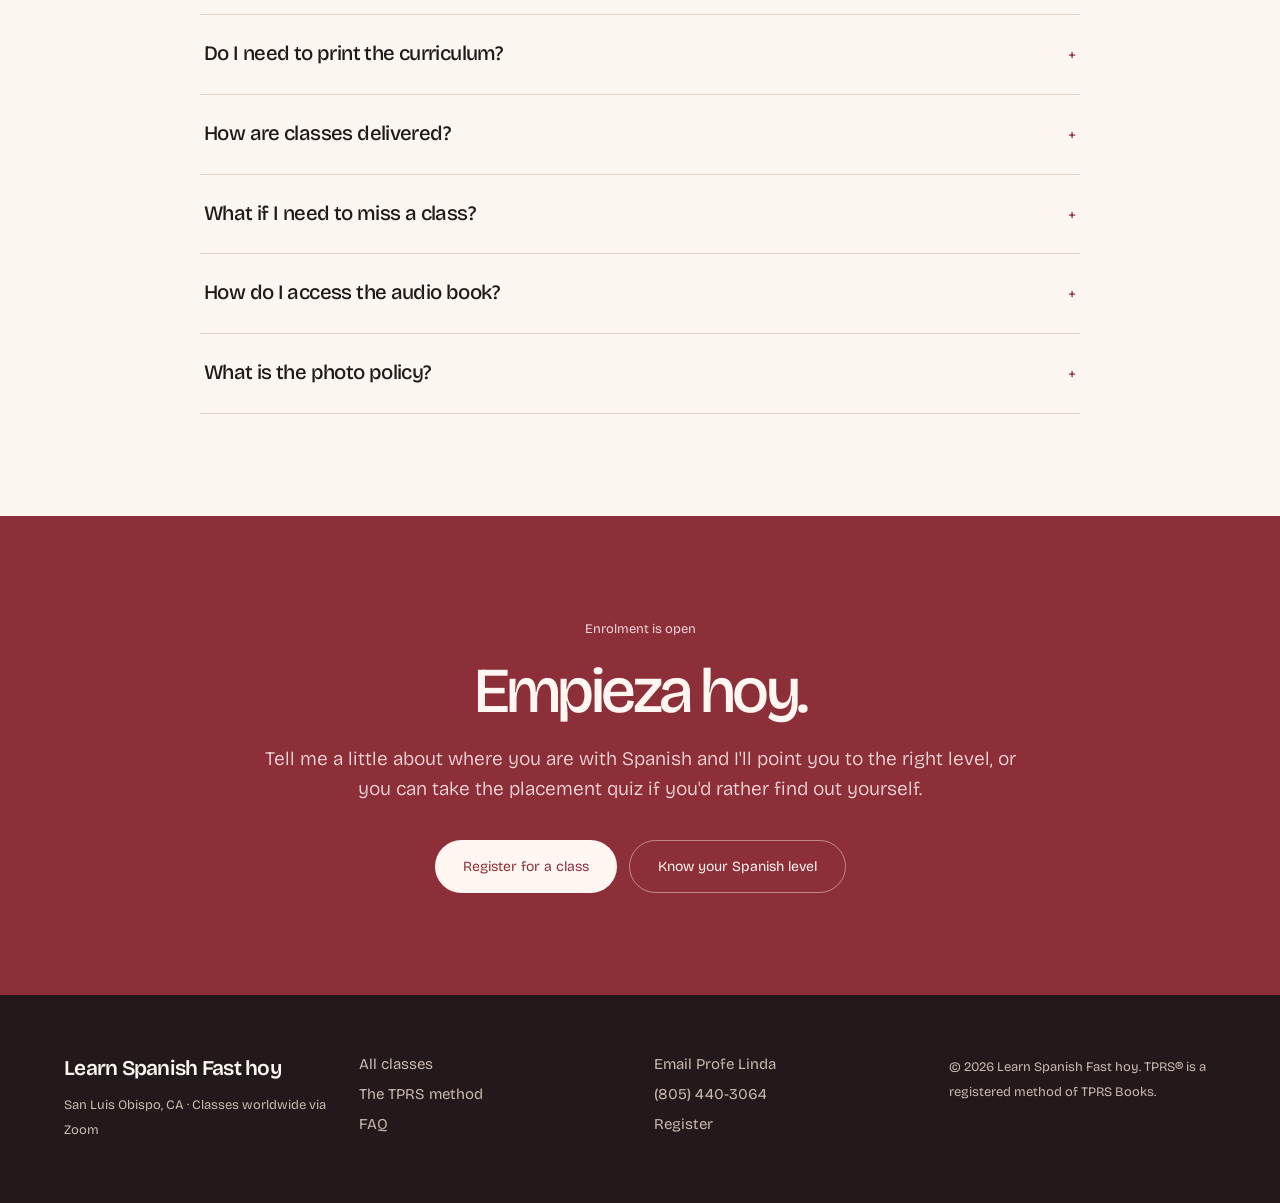
==== commit 9cf24894: "New Mango Street cover (25th anniversary ed.) and link the novel to Amazon Co-Authored-By: Claude Op" ====
--- a/index.html
+++ b/index.html
@@ -17,7 +17,10 @@
     <strong>Learn Spanish Fast</strong>
     <span>hoy · con Profe Linda</span>
   </a>
-  <nav class="site-nav">
+  <button type="button" class="nav-toggle" aria-expanded="false" aria-controls="site-nav" aria-label="Menu">
+    <span></span><span></span><span></span>
+  </button>
+  <nav class="site-nav" id="site-nav">
     <div class="flyout">
       <a href="all-classes.html" class="nav-link flyout-trigger" aria-haspopup="true" aria-expanded="false">Courses</a>
       <div class="flyout-panel" hidden>
@@ -97,7 +100,7 @@
       <article class="course-card">
         <div class="course-tag">Level 04</div>
         <h3>Advanced I</h3>
-        <div class="ph ph--2x3 ph--filled" style="margin-bottom:20px"><img src="img/novel-casa-mango-street.webp" alt="La Casa en Mango Street novel cover, by Sandra Cisneros, translated by Fernanda Melchor (Debolsillo)"></div>
+        <div class="ph ph--2x3 ph--filled" style="margin-bottom:20px"><a href="https://www.amazon.com/dp/B00C8S9VAW" target="_blank" rel="noopener"><img src="img/novel-casa-mango-street.webp" alt="La Casa en Mango Street novel cover, by Sandra Cisneros, translated by Elena Poniatowska (25th anniversary edition)"></a></div>
         <p class="course-blurb">Guided conversation entirely in Spanish across the past, present, future and subjunctive. First half of a two-part course that continues directly into Advanced II.</p>
         <a href="all-classes.html#advanced-i" class="course-link">Course description →</a>
       </article>
--- a/css/style.css
+++ b/css/style.css
@@ -241,6 +241,7 @@
    fill/caption padding and let the image cover the box edge to edge. */
 .ph--filled { padding: 0; background-image: none; overflow: hidden; }
 .ph--filled img { width: 100%; height: 100%; object-fit: cover; display: block; }
+.ph--filled > a { display: block; width: 100%; height: 100%; }
 .ph-offset { position: relative; }
 .ph-offset::before {
   content: '';
@@ -349,6 +350,12 @@
 /* -------------------------------------------------------- all classes page */
 .level-list { display: grid; gap: 16px; }
 .level-list[hidden] { display: none; }
+.year-divider { margin-bottom: clamp(20px, 3vw, 28px); }
+.year-divider--next {
+  margin-top: clamp(48px, 7vw, 72px);
+  padding-top: clamp(40px, 6vw, 56px);
+  border-top: 1px solid var(--border);
+}
 /* Sits between two level cards that are really one continuous course
    (Advanced I & II) so it reads as a shared intro rather than a
    surprise on the second card alone. */
@@ -439,3 +446,75 @@
 @media (max-width: 700px) {
   .ladder-expects { grid-column: span 1; }
 }
+
+/* --------------------------------------------------------- mobile nav
+   Hamburger toggle + a dropdown panel version of .site-nav. Hidden
+   entirely above the breakpoint; below it, .site-nav starts collapsed
+   and .nav-toggle shows/hides it via .is-open (see initMobileNav in
+   js/main.js). The Courses flyout stops being a hover panel here and
+   is just always expanded in place, since there's no hover on touch. */
+.nav-toggle {
+  display: none;
+  flex-direction: column;
+  justify-content: center;
+  align-items: stretch;
+  gap: 5px;
+  width: 40px;
+  height: 40px;
+  padding: 0;
+  border: 0;
+  background: none;
+  cursor: pointer;
+  flex: none;
+}
+.nav-toggle span {
+  display: block;
+  height: 2px;
+  background: var(--ink);
+  border-radius: 2px;
+  transition: transform 150ms ease, opacity 150ms ease;
+}
+.nav-toggle[aria-expanded="true"] span:nth-child(1) { transform: translateY(7px) rotate(45deg); }
+.nav-toggle[aria-expanded="true"] span:nth-child(2) { opacity: 0; }
+.nav-toggle[aria-expanded="true"] span:nth-child(3) { transform: translateY(-7px) rotate(-45deg); }
+
+@media (max-width: 860px) {
+  .nav-toggle { display: flex; }
+  .site-nav {
+    display: none;
+    flex-direction: column;
+    align-items: stretch;
+    gap: 2px;
+    position: absolute;
+    top: 100%;
+    left: 0;
+    right: 0;
+    background: var(--ground);
+    border-bottom: 1px solid var(--border);
+    padding: 8px clamp(20px, 5vw, 64px) 20px;
+    box-shadow: 0 18px 30px rgba(35, 25, 26, 0.08);
+  }
+  .site-nav.is-open { display: flex; }
+  .site-nav .nav-link,
+  .site-nav .flyout-trigger {
+    display: block;
+    padding: 13px 4px;
+    border-bottom: 1px solid var(--border);
+  }
+  .site-nav .nav-register {
+    display: block;
+    text-align: center;
+    margin-top: 10px;
+  }
+  .site-nav .flyout { width: 100%; }
+  .site-nav .flyout-panel {
+    position: static;
+    border: 0;
+    box-shadow: none;
+    background: none;
+    padding: 0 0 6px 14px;
+  }
+  .site-nav .flyout-panel[hidden] { display: grid; }
+  .site-nav .flyout-item { padding: 10px 4px; }
+  .site-nav .flyout-item--lead { border-bottom: 1px solid var(--border); margin-bottom: 4px; padding-bottom: 12px; }
+}
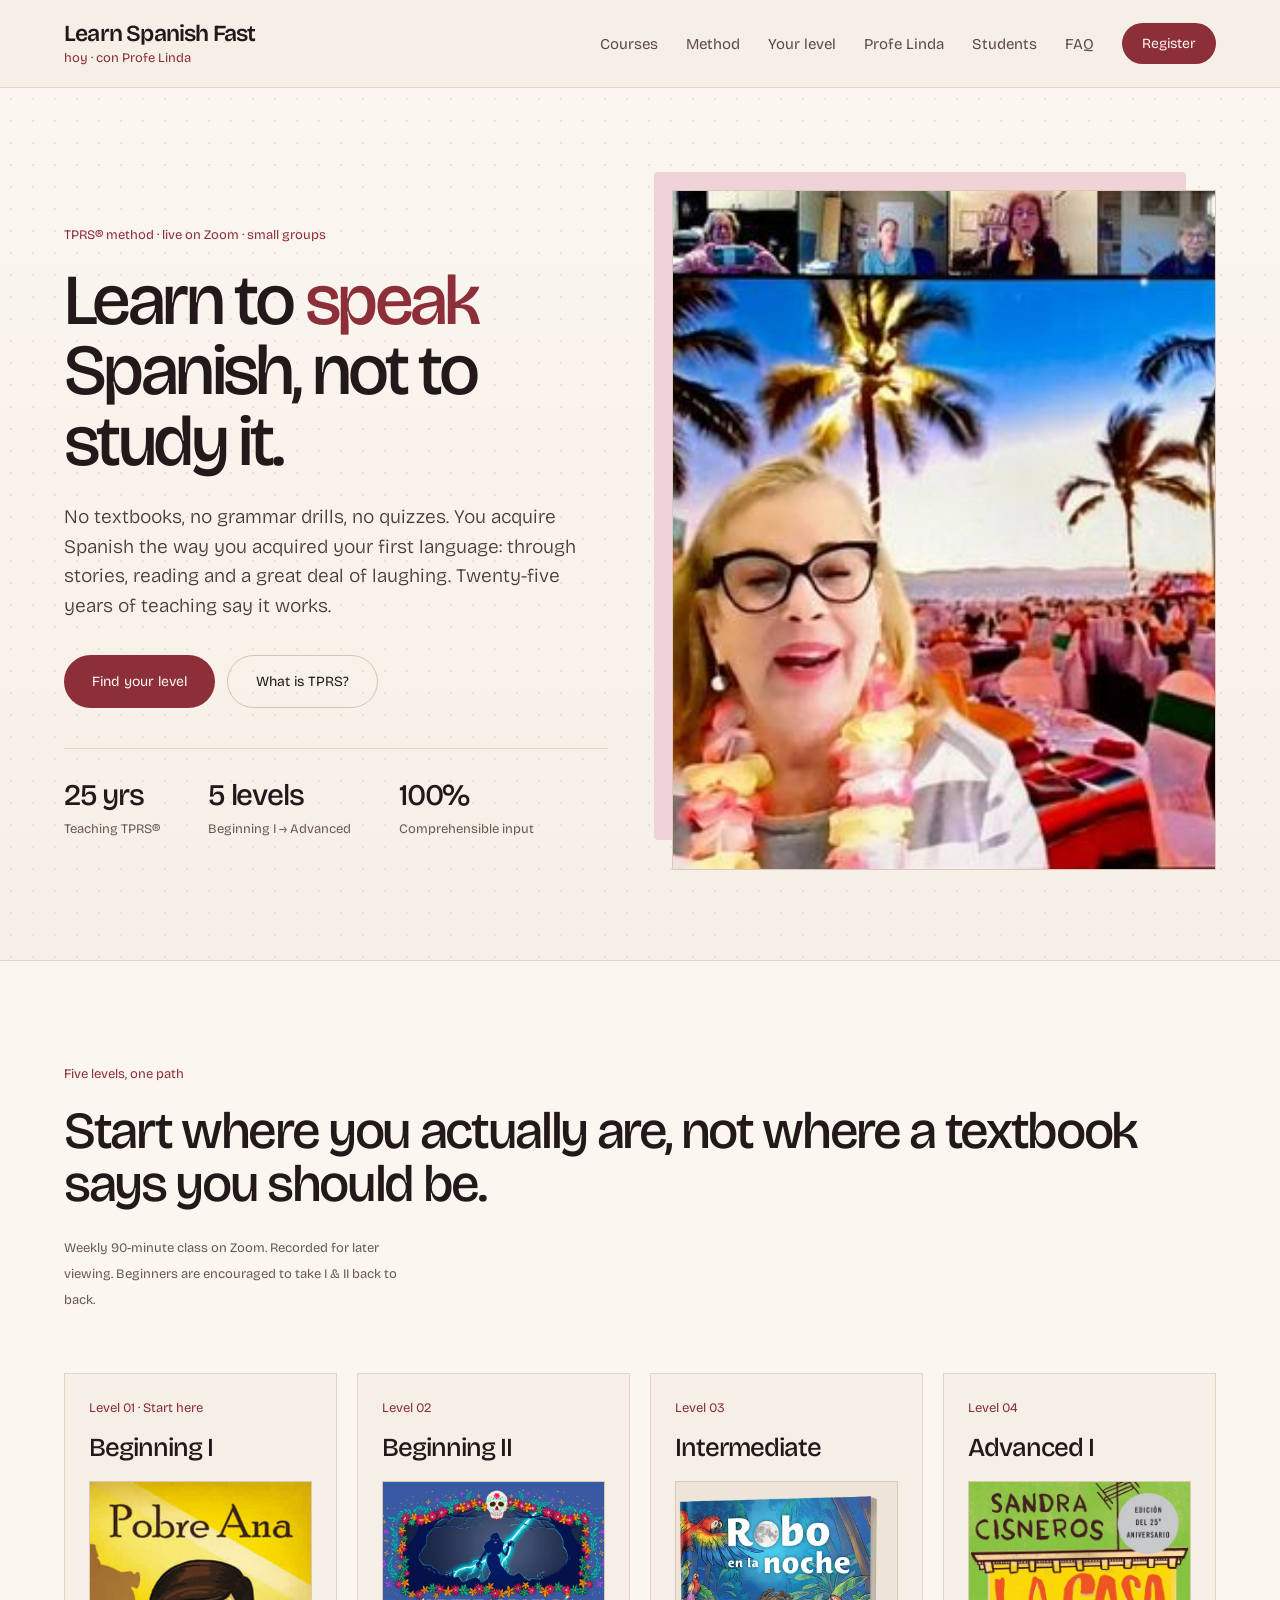
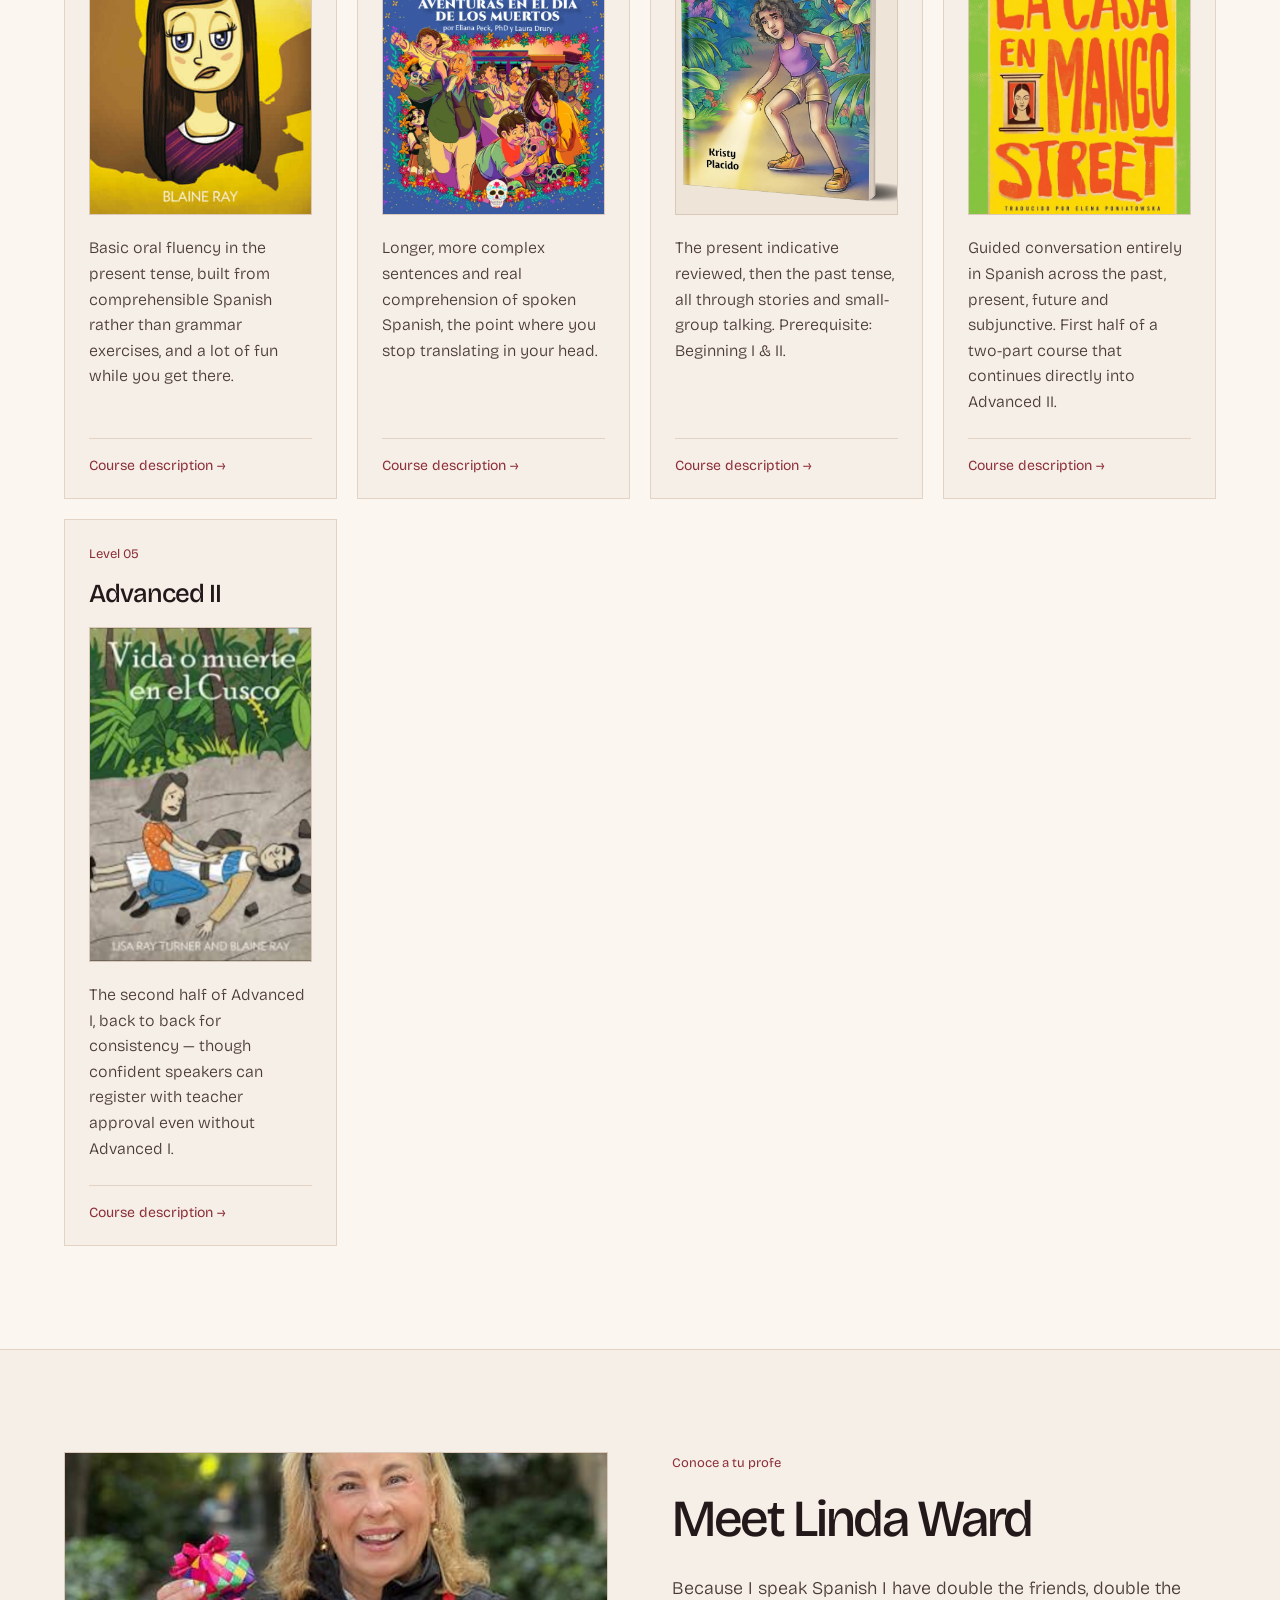
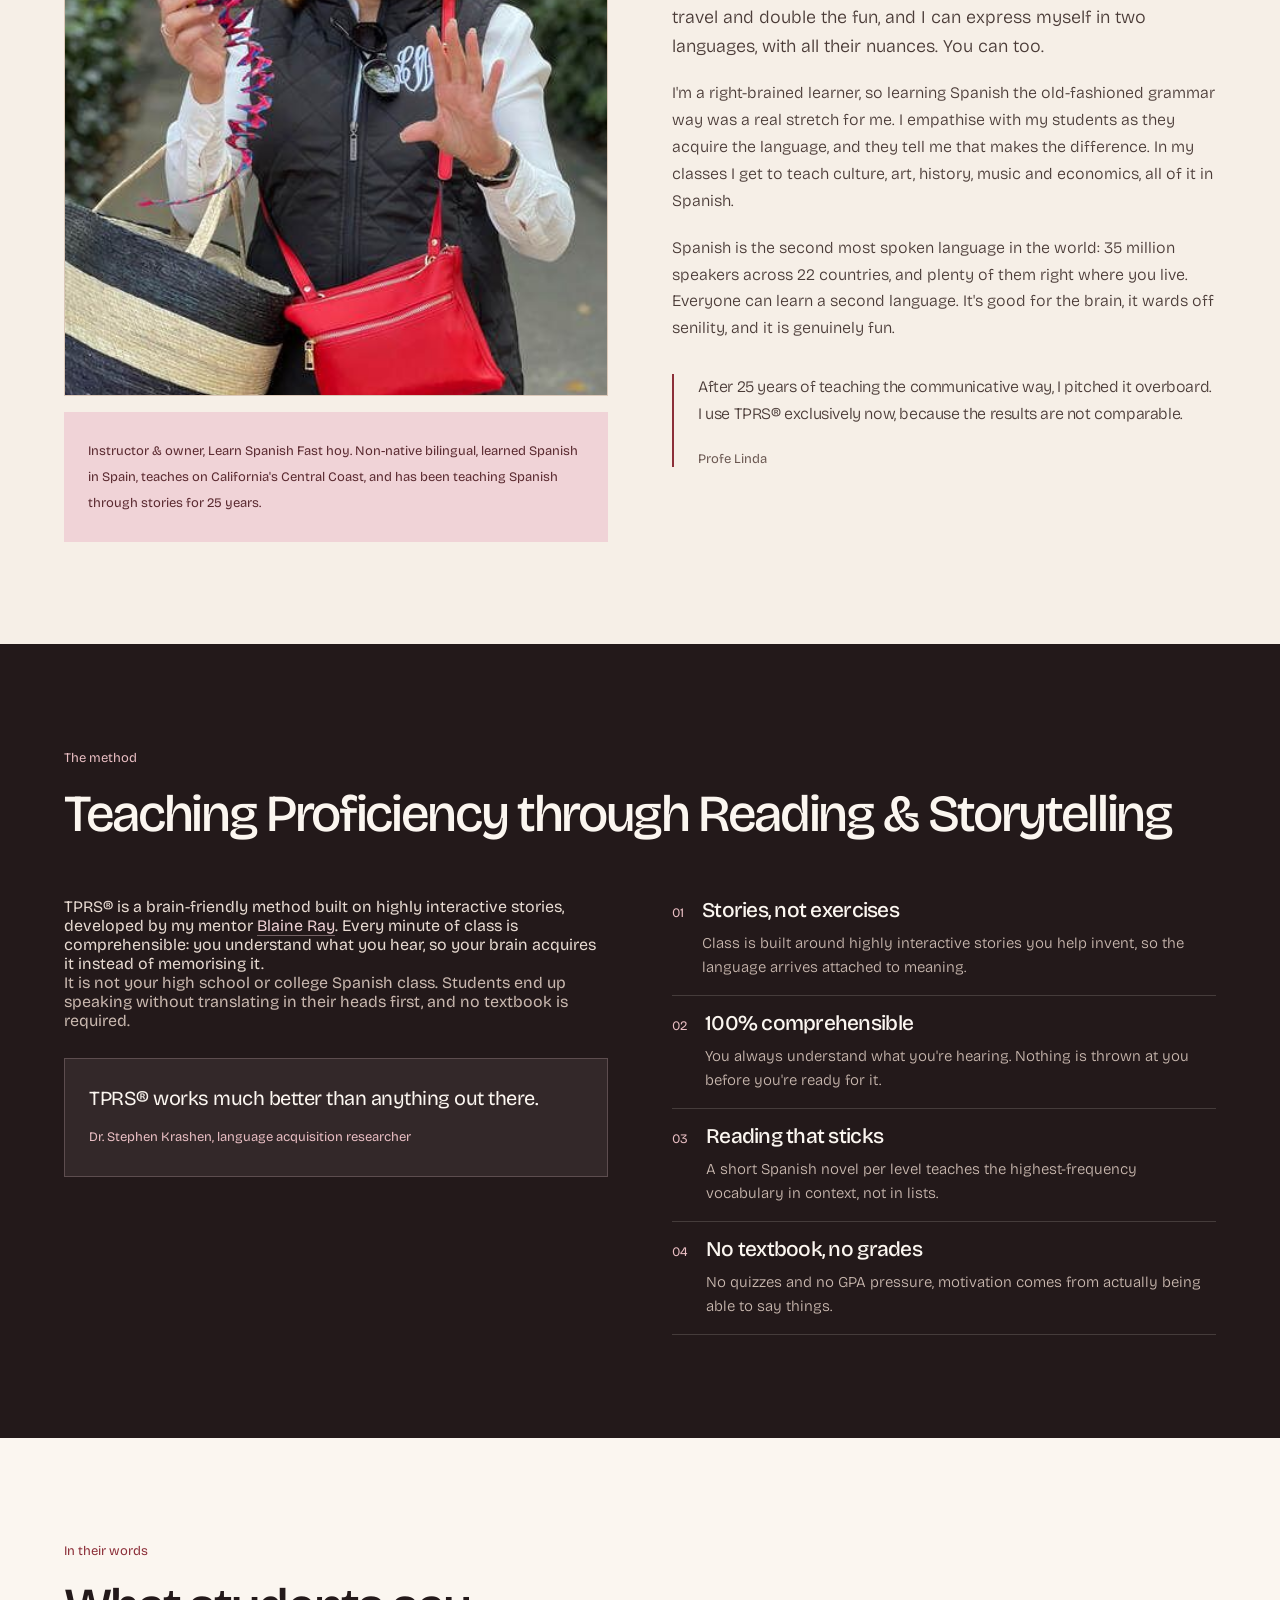
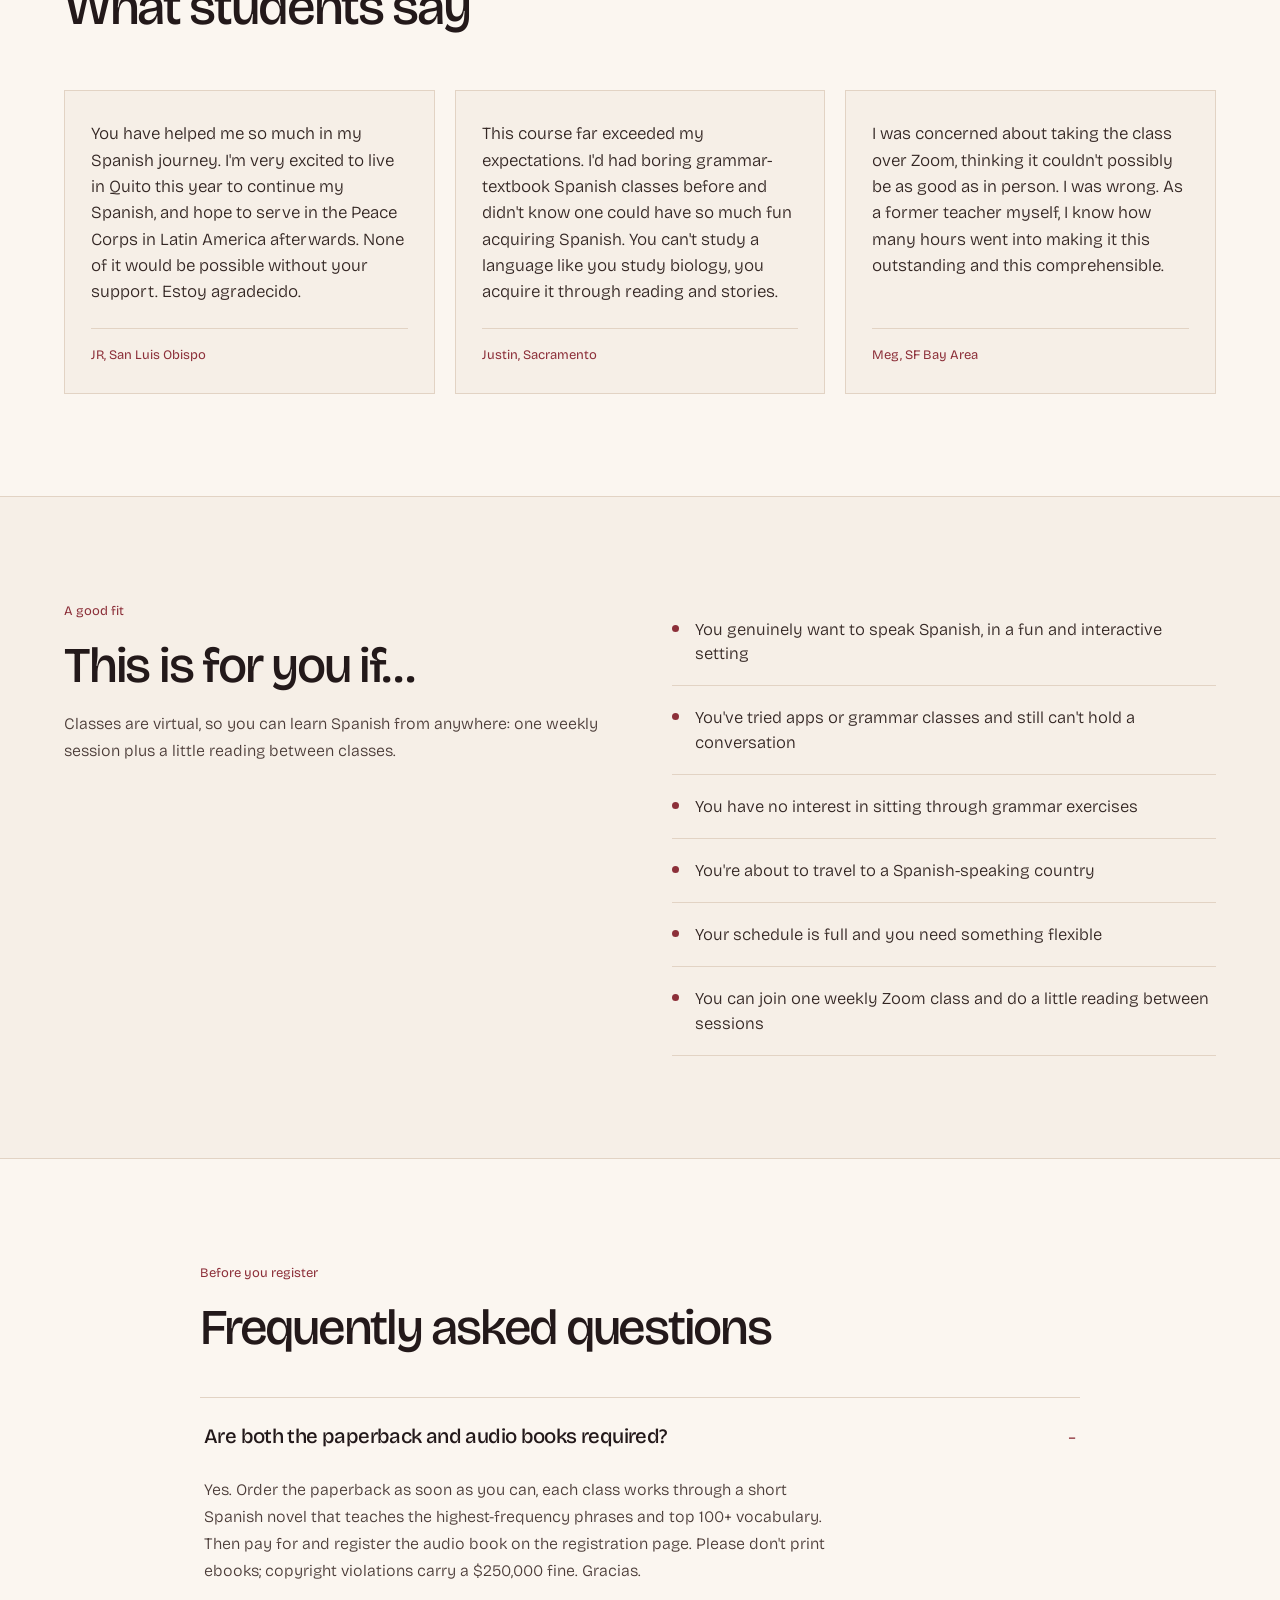
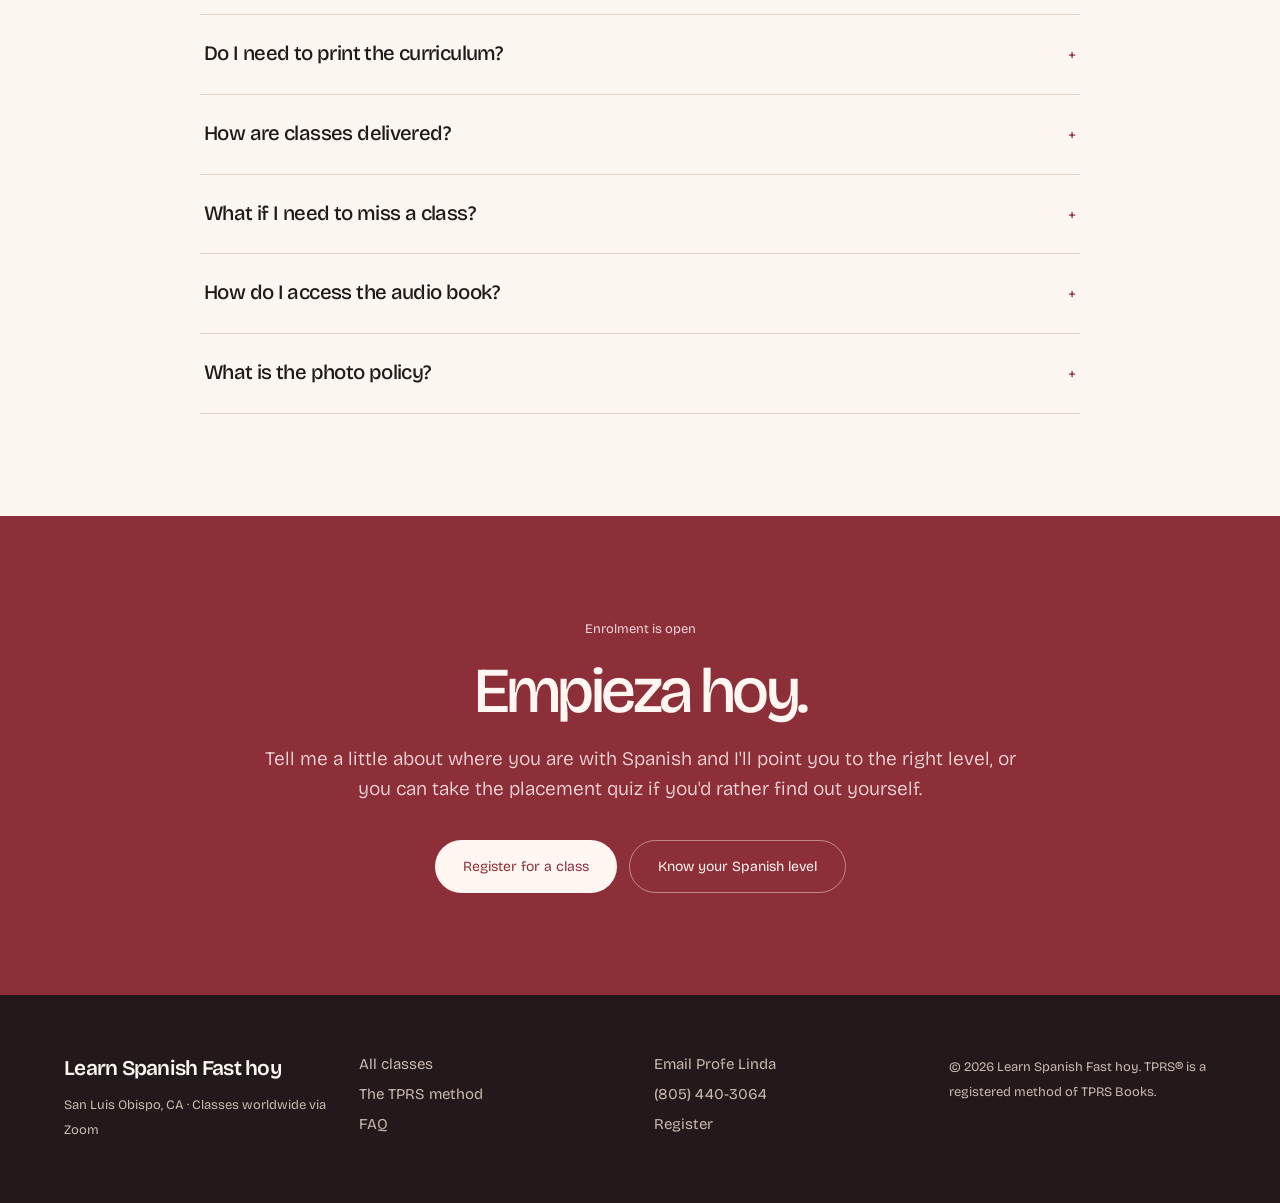
==== commit 7ab932dd: "Make the Mango Street cover non-clickable again Co-Authored-By: Claude Opus 5.5 <noreply@anthropic.c" ====
--- a/index.html
+++ b/index.html
@@ -100,7 +100,7 @@
       <article class="course-card">
         <div class="course-tag">Level 04</div>
         <h3>Advanced I</h3>
-        <div class="ph ph--2x3 ph--filled" style="margin-bottom:20px"><a href="https://www.amazon.com/dp/B00C8S9VAW" target="_blank" rel="noopener"><img src="img/novel-casa-mango-street.webp" alt="La Casa en Mango Street novel cover, by Sandra Cisneros, translated by Elena Poniatowska (25th anniversary edition)"></a></div>
+        <div class="ph ph--2x3 ph--filled" style="margin-bottom:20px"><img src="img/novel-casa-mango-street.webp" alt="La Casa en Mango Street novel cover, by Sandra Cisneros, translated by Elena Poniatowska (25th anniversary edition)"></div>
         <p class="course-blurb">Guided conversation entirely in Spanish across the past, present, future and subjunctive. First half of a two-part course that continues directly into Advanced II.</p>
         <a href="all-classes.html#advanced-i" class="course-link">Course description →</a>
       </article>
--- a/css/style.css
+++ b/css/style.css
@@ -241,7 +241,6 @@
    fill/caption padding and let the image cover the box edge to edge. */
 .ph--filled { padding: 0; background-image: none; overflow: hidden; }
 .ph--filled img { width: 100%; height: 100%; object-fit: cover; display: block; }
-.ph--filled > a { display: block; width: 100%; height: 100%; }
 .ph-offset { position: relative; }
 .ph-offset::before {
   content: '';
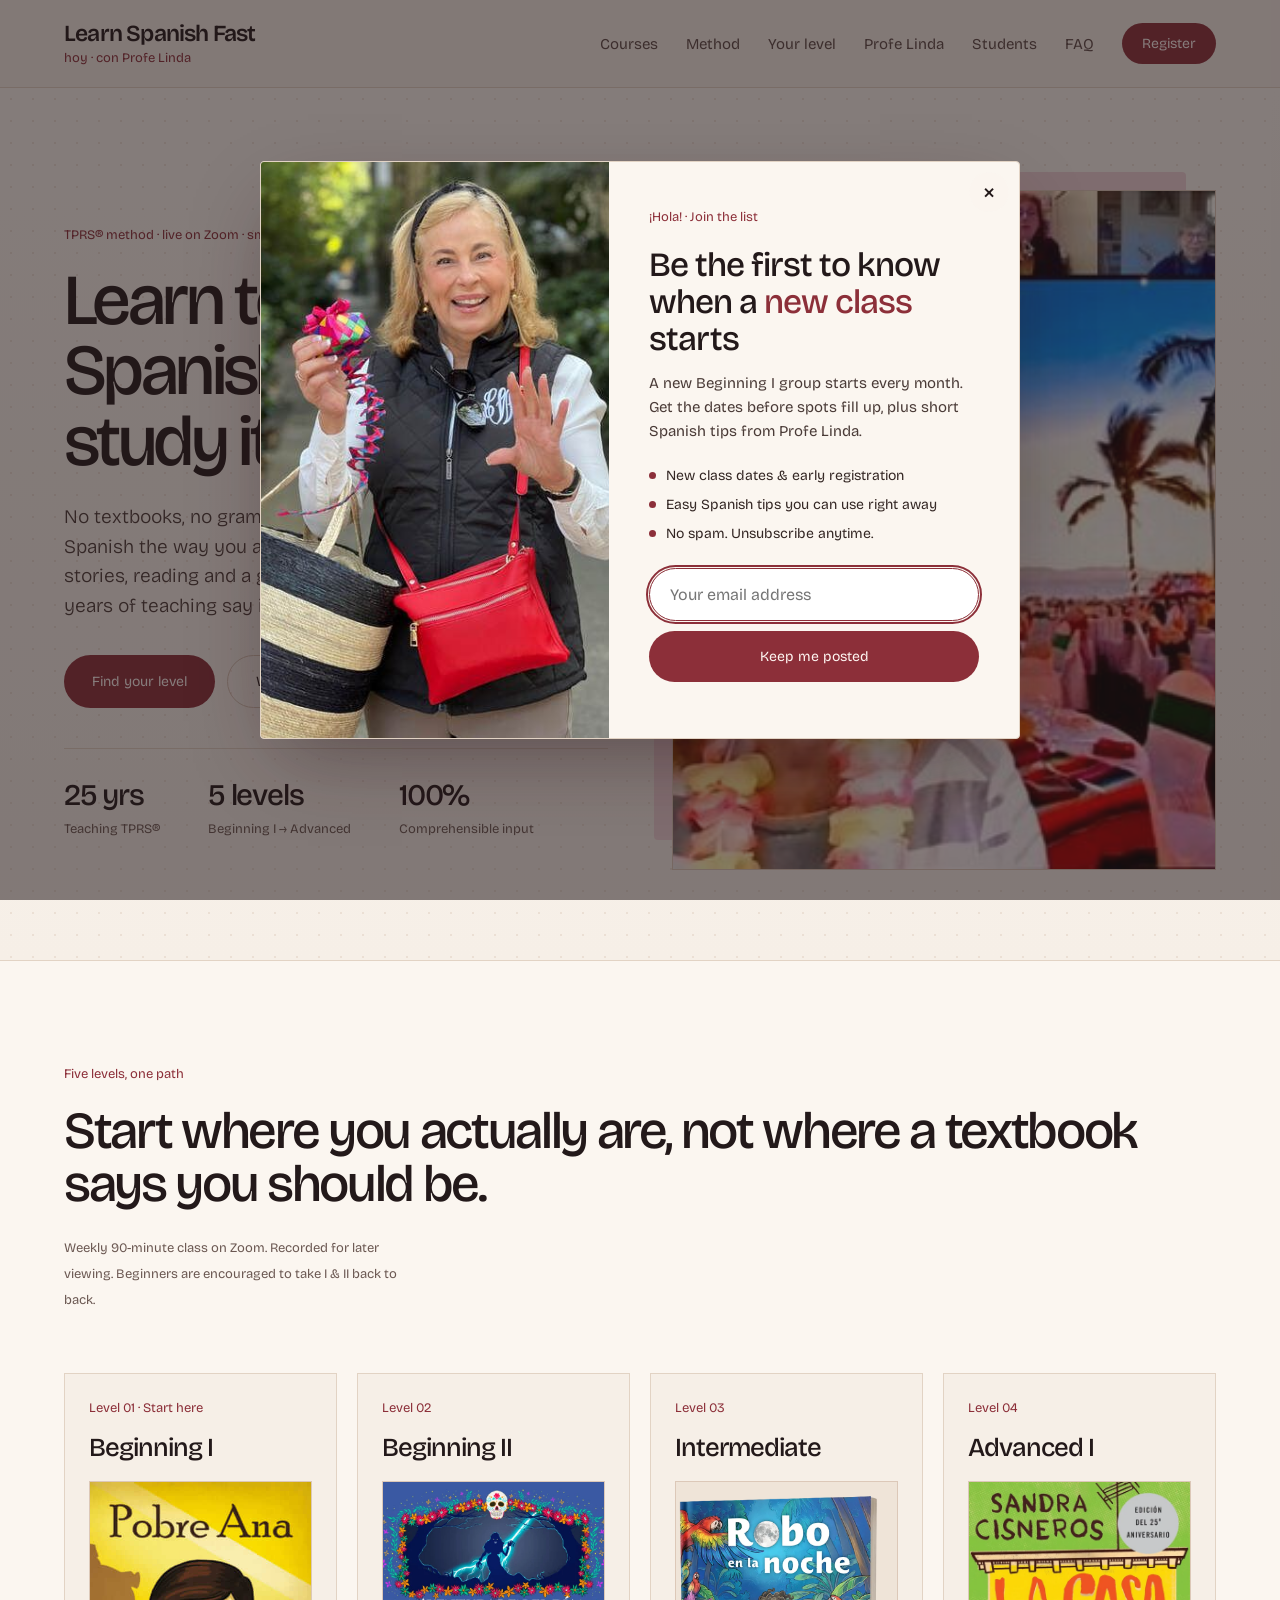
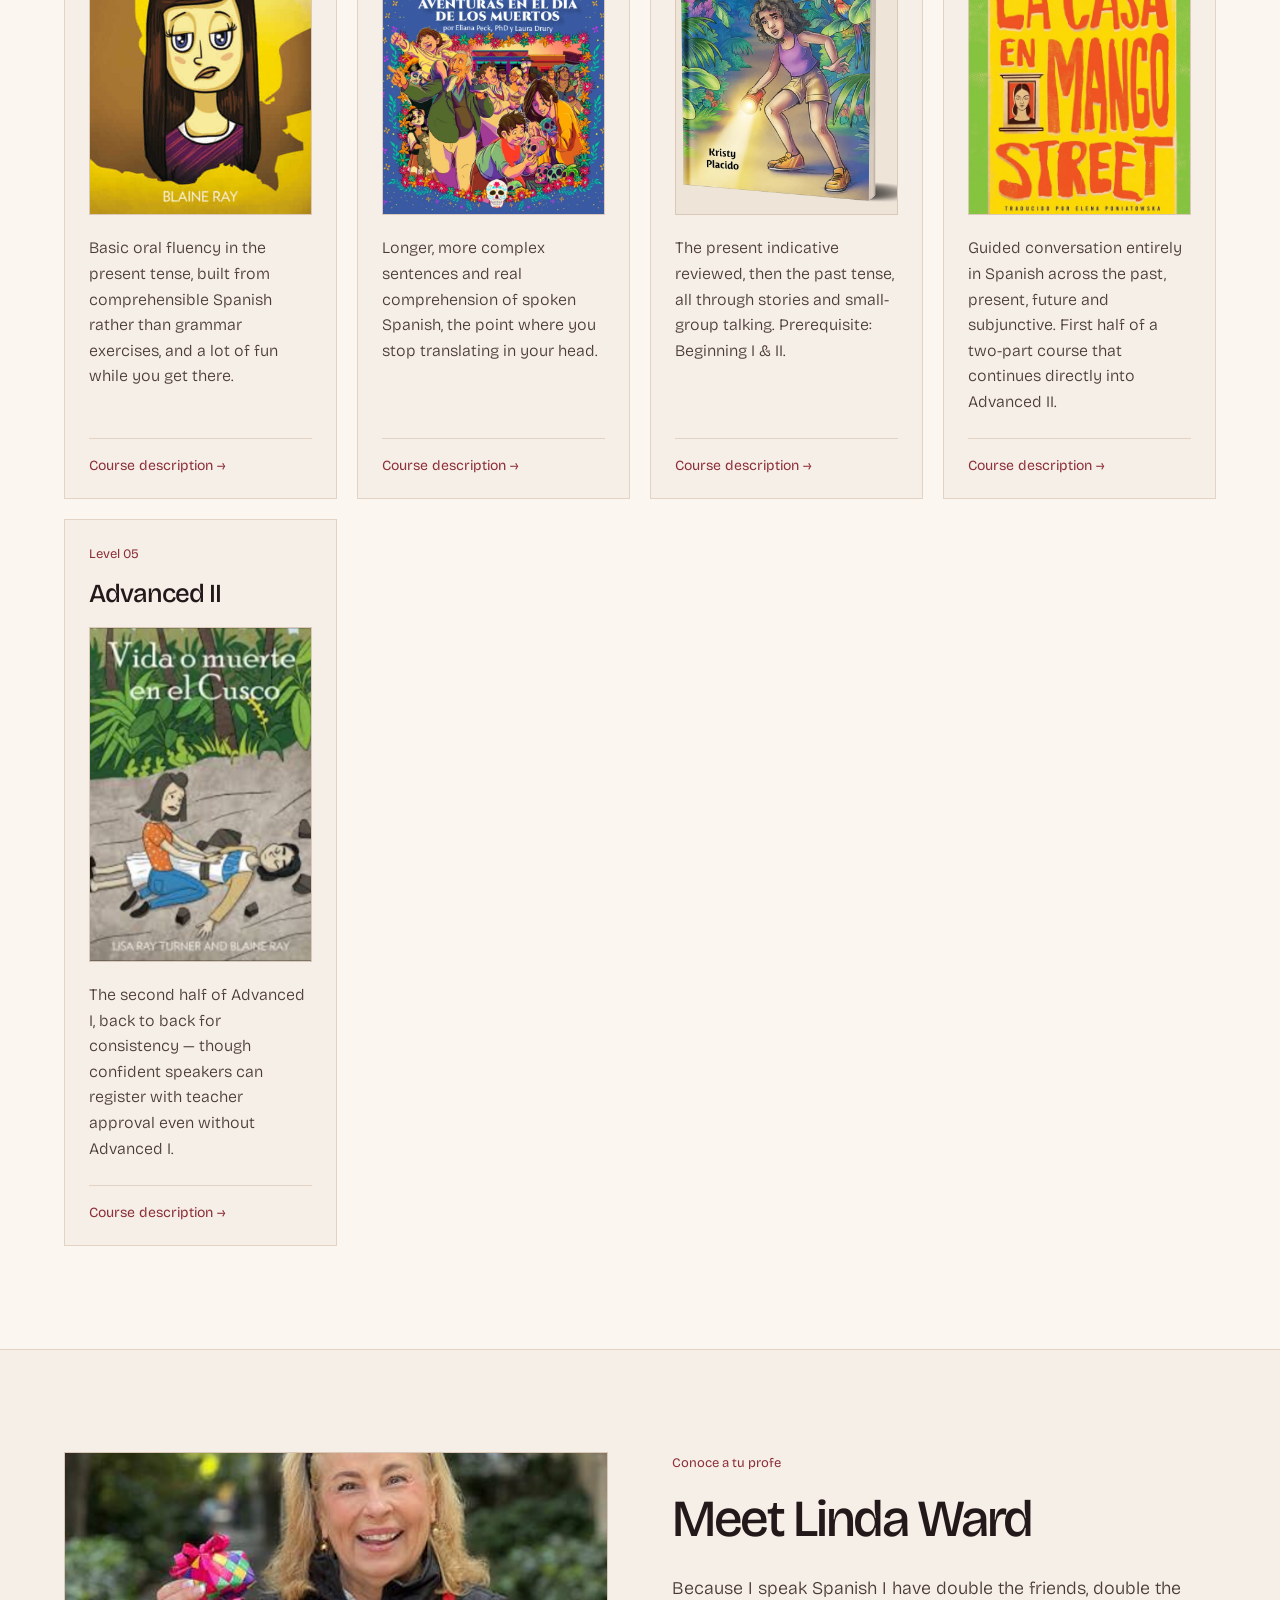
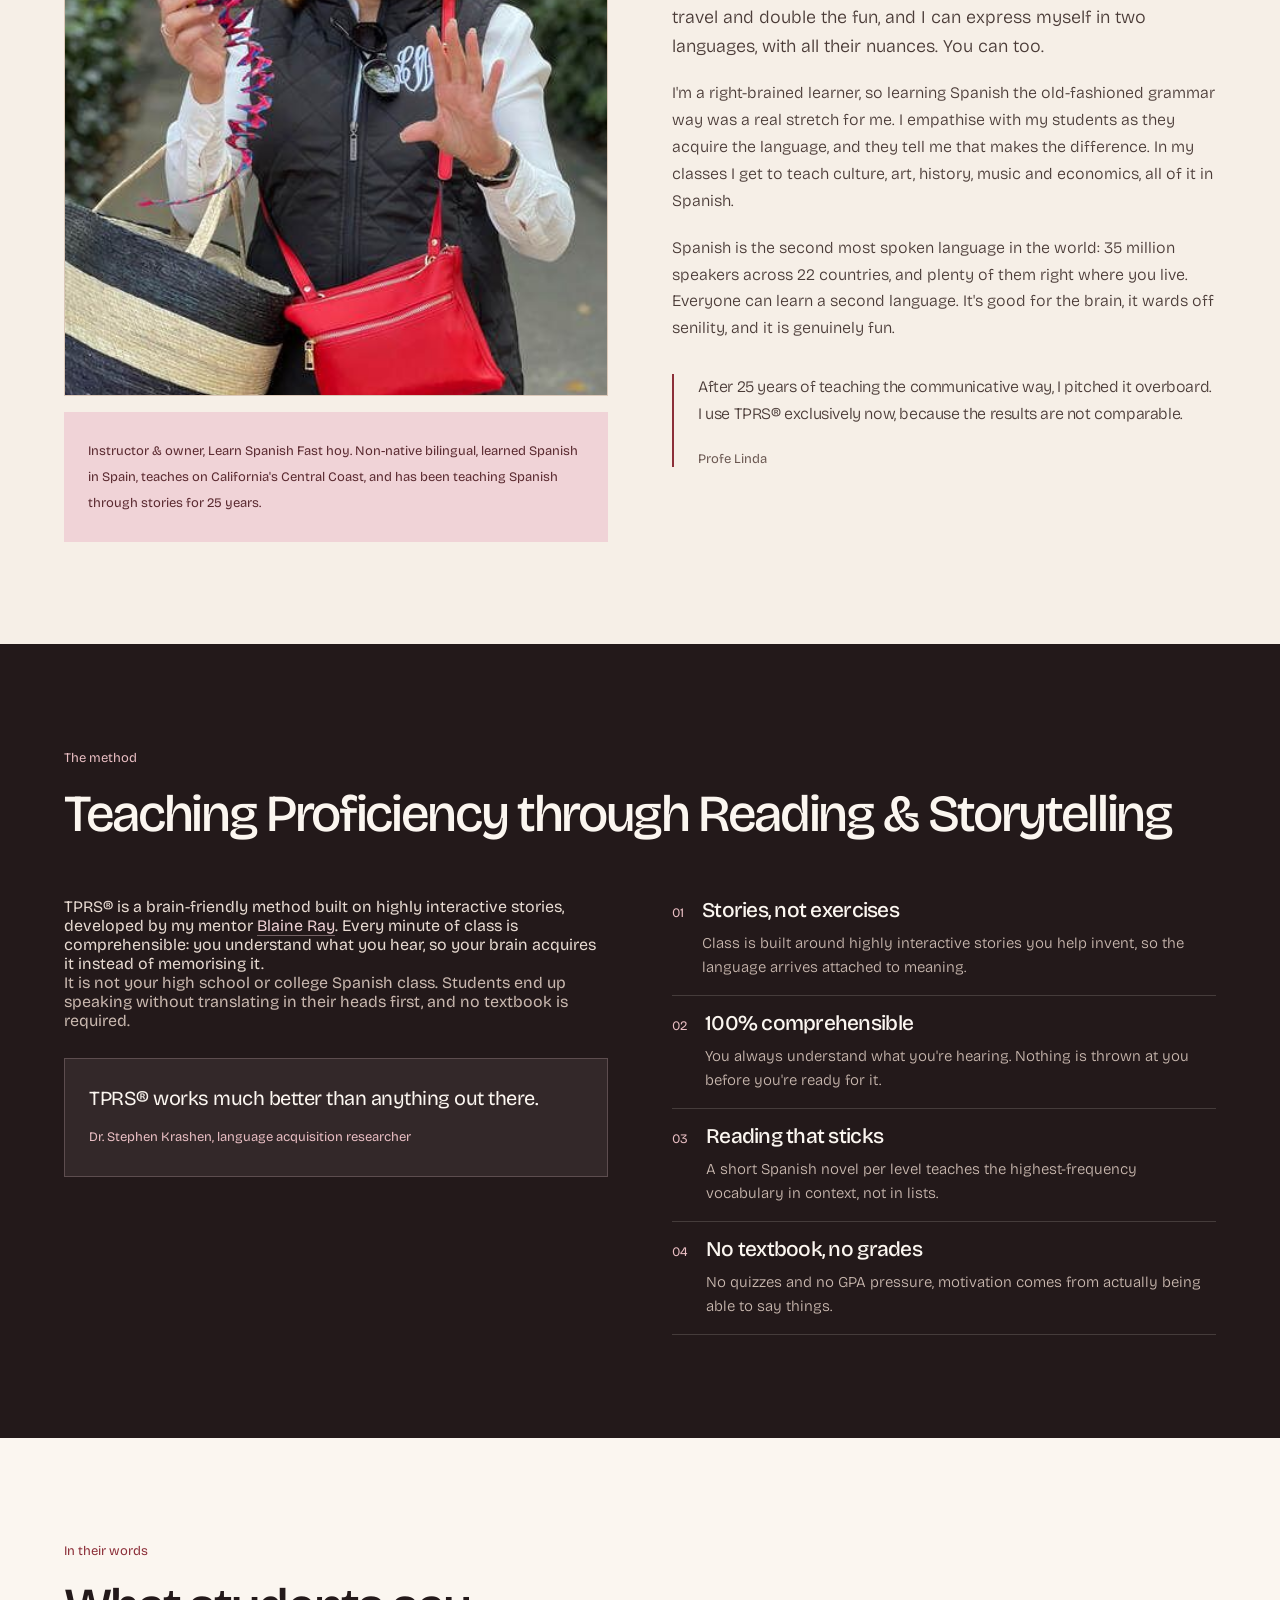
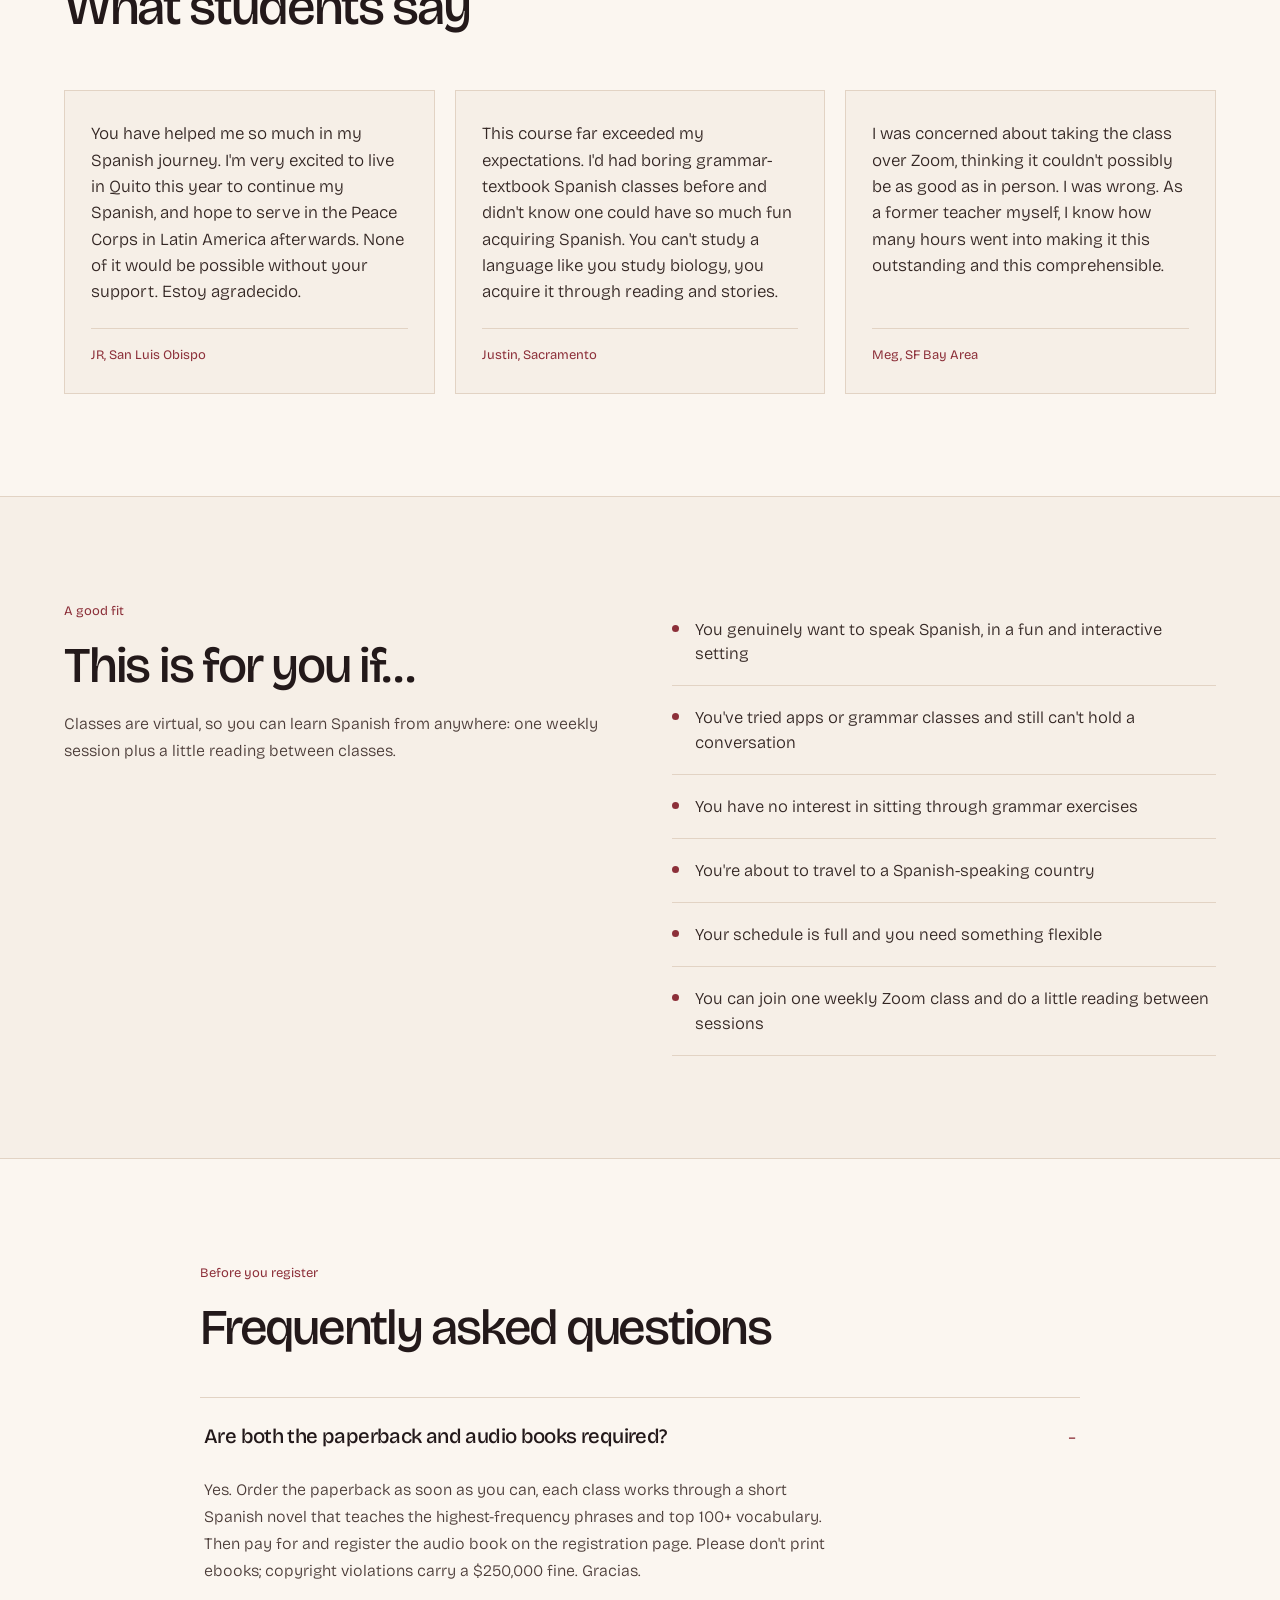
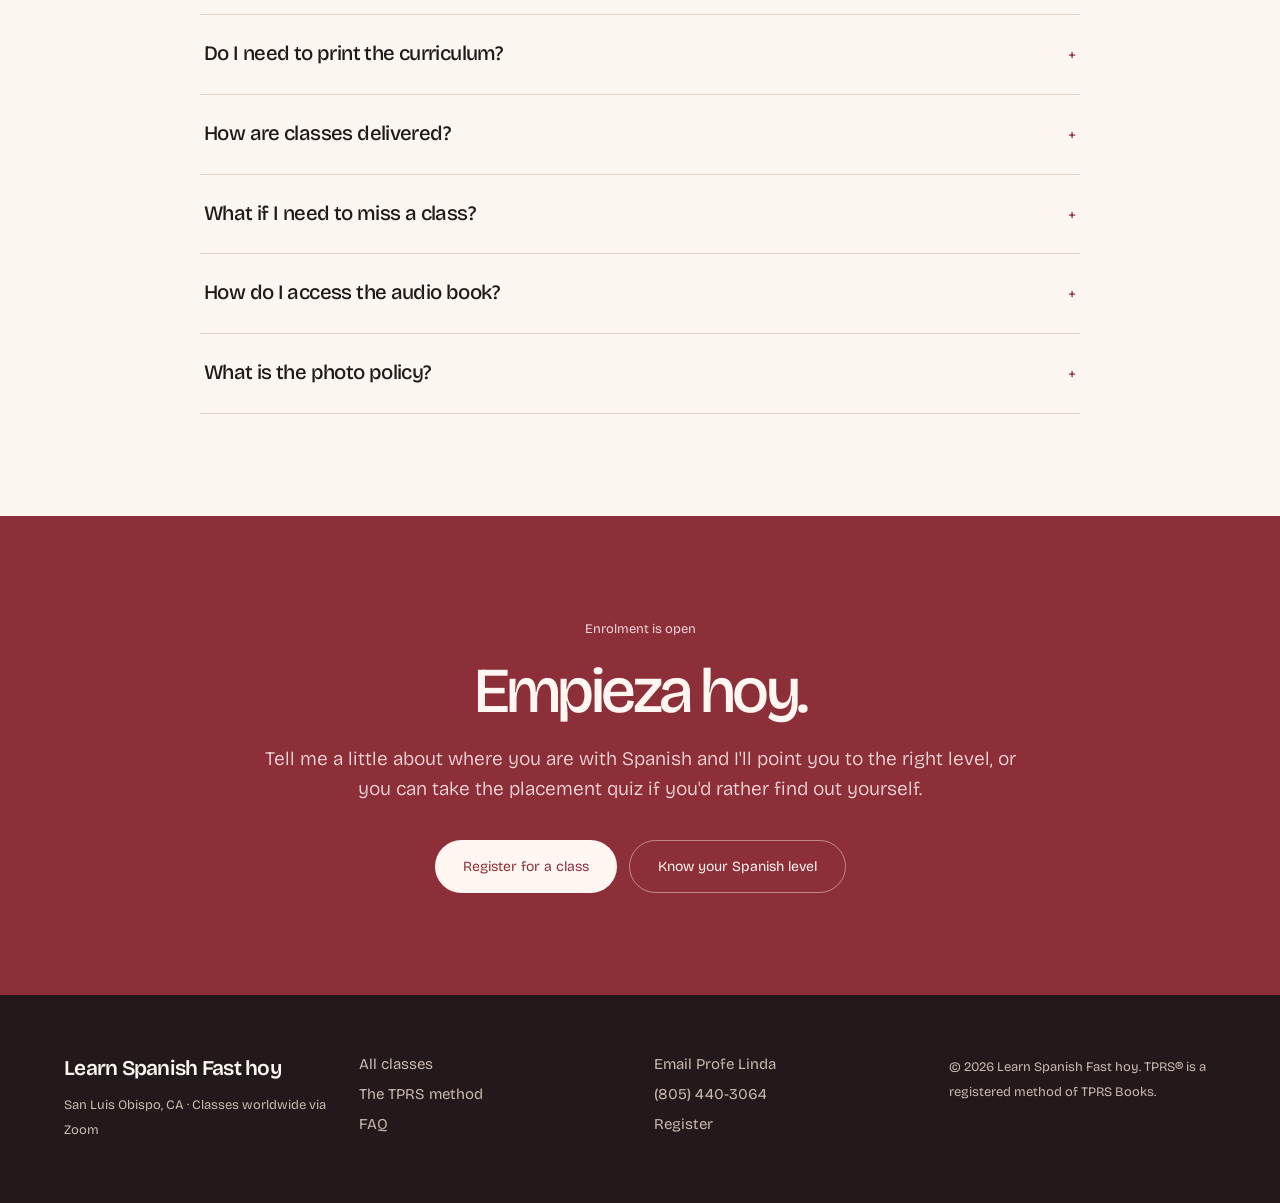
==== commit d646384f: "Make all five novel covers link to where to buy the book Covers on the homepage, All Classes and the" ====
--- a/index.html
+++ b/index.html
@@ -79,35 +79,35 @@
       <article class="course-card">
         <div class="course-tag">Level 01 · Start here</div>
         <h3>Beginning I</h3>
-        <div class="ph ph--2x3 ph--filled" style="margin-bottom:20px"><img src="img/novel-pobre-ana.jpg" alt="Pobre Ana novel cover, by Blaine Ray"></div>
+        <a href="https://www.tprsbooks.com/shop/pobre-ana/" target="_blank" rel="noopener" class="cover-link" aria-label="Pobre Ana: see the book (opens in a new tab)"><div class="ph ph--2x3 ph--filled" style="margin-bottom:20px"><img src="img/novel-pobre-ana.jpg" alt="Pobre Ana novel cover, by Blaine Ray"></div></a>
         <p class="course-blurb">Basic oral fluency in the present tense, built from comprehensible Spanish rather than grammar exercises, and a lot of fun while you get there.</p>
         <a href="all-classes.html#beginning-i" class="course-link">Course description →</a>
       </article>
       <article class="course-card">
         <div class="course-tag">Level 02</div>
         <h3>Beginning II</h3>
-        <div class="ph ph--2x3 ph--filled" style="margin-bottom:20px"><img src="img/novel-aventuras-dia-de-los-muertos.webp" alt="Aventuras en el Día de los Muertos novel cover, by Eliana Peck, PhD and Laura Drury"></div>
+        <a href="https://www.tprsbooks.com/shop/aventuras-en-el-dia-de-los-muertos/" target="_blank" rel="noopener" class="cover-link" aria-label="Aventuras en el Día de los Muertos: see the book (opens in a new tab)"><div class="ph ph--2x3 ph--filled" style="margin-bottom:20px"><img src="img/novel-aventuras-dia-de-los-muertos.webp" alt="Aventuras en el Día de los Muertos novel cover, by Eliana Peck, PhD and Laura Drury"></div></a>
         <p class="course-blurb">Longer, more complex sentences and real comprehension of spoken Spanish, the point where you stop translating in your head.</p>
         <a href="all-classes.html#beginning-ii" class="course-link">Course description →</a>
       </article>
       <article class="course-card">
         <div class="course-tag">Level 03</div>
         <h3>Intermediate</h3>
-        <div class="ph ph--2x3 ph--filled" style="margin-bottom:20px"><img src="img/novel-robo-en-la-noche.webp" alt="Robo en la Noche novel cover, by Kristy Placido"></div>
+        <a href="https://www.waysidepublishing.com/languages/spanish/robo-en-la-noche" target="_blank" rel="noopener" class="cover-link" aria-label="Robo en la Noche: see the book (opens in a new tab)"><div class="ph ph--2x3 ph--filled" style="margin-bottom:20px"><img src="img/novel-robo-en-la-noche.webp" alt="Robo en la Noche novel cover, by Kristy Placido"></div></a>
         <p class="course-blurb">The present indicative reviewed, then the past tense, all through stories and small-group talking. Prerequisite: Beginning I &amp; II.</p>
         <a href="all-classes.html#intermediate" class="course-link">Course description →</a>
       </article>
       <article class="course-card">
         <div class="course-tag">Level 04</div>
         <h3>Advanced I</h3>
-        <div class="ph ph--2x3 ph--filled" style="margin-bottom:20px"><img src="img/novel-casa-mango-street.webp" alt="La Casa en Mango Street novel cover, by Sandra Cisneros, translated by Elena Poniatowska (25th anniversary edition)"></div>
+        <a href="https://www.amazon.com/dp/B00C8S9VAW" target="_blank" rel="noopener" class="cover-link" aria-label="La Casa en Mango Street: see the book (opens in a new tab)"><div class="ph ph--2x3 ph--filled" style="margin-bottom:20px"><img src="img/novel-casa-mango-street.webp" alt="La Casa en Mango Street novel cover, by Sandra Cisneros, translated by Elena Poniatowska (25th anniversary edition)"></div></a>
         <p class="course-blurb">Guided conversation entirely in Spanish across the past, present, future and subjunctive. First half of a two-part course that continues directly into Advanced II.</p>
         <a href="all-classes.html#advanced-i" class="course-link">Course description →</a>
       </article>
       <article class="course-card">
         <div class="course-tag">Level 05</div>
         <h3>Advanced II</h3>
-        <div class="ph ph--2x3 ph--filled" style="margin-bottom:20px"><img src="img/novel-vida-o-muerte-cusco.jpg" alt="Vida o Muerte en el Cusco novel cover, by Lisa Ray Turner and Blaine Ray"></div>
+        <a href="https://www.tprsbooks.com/shop/vida-o-muerte-en-el-cusco/" target="_blank" rel="noopener" class="cover-link" aria-label="Vida o Muerte en el Cusco: see the book (opens in a new tab)"><div class="ph ph--2x3 ph--filled" style="margin-bottom:20px"><img src="img/novel-vida-o-muerte-cusco.jpg" alt="Vida o Muerte en el Cusco novel cover, by Lisa Ray Turner and Blaine Ray"></div></a>
         <p class="course-blurb">The second half of Advanced I, back to back for consistency — though confident speakers can register with teacher approval even without Advanced I.</p>
         <a href="all-classes.html#advanced-ii" class="course-link">Course description →</a>
       </article>
--- a/css/style.css
+++ b/css/style.css
@@ -517,3 +517,56 @@
   .site-nav .flyout-item { padding: 10px 4px; }
   .site-nav .flyout-item--lead { border-bottom: 1px solid var(--border); margin-bottom: 4px; padding-bottom: 12px; }
 }
+
+/* ---------------------------------------------------- email list popup (Kit) */
+.lsf-pop { position: fixed; inset: 0; z-index: 100; display: flex; align-items: center; justify-content: center; padding: 16px; }
+.lsf-pop[hidden] { display: none; }
+.lsf-pop__backdrop { position: absolute; inset: 0; background: rgba(35, 25, 26, 0.55); animation: lsfFade .25s ease; }
+.lsf-pop__box {
+  position: relative; width: 100%; max-width: 760px; max-height: calc(100vh - 32px); overflow: auto;
+  display: grid; grid-template-columns: 0.85fr 1fr;
+  background: var(--panel); border: 1px solid var(--border); border-radius: 4px;
+  box-shadow: 0 30px 80px -20px rgba(43, 17, 20, 0.45);
+  animation: lsfRise .3s ease;
+}
+.lsf-pop__img { background: var(--placeholder-fill); min-height: 100%; }
+.lsf-pop__img img { width: 100%; height: 100%; object-fit: cover; display: block; }
+.lsf-pop__body { padding: 44px 40px 36px; }
+.lsf-pop__close {
+  position: absolute; top: 10px; right: 10px; width: 40px; height: 40px; border-radius: 50%;
+  border: 0; background: rgba(251, 246, 240, 0.9); color: var(--ink); font-size: 24px; line-height: 1; cursor: pointer;
+}
+.lsf-pop__close:hover { background: var(--neutral-hover); }
+.lsf-pop h2 { font-size: clamp(26px, 3.4vw, 34px); font-weight: 500; letter-spacing: -0.03em; line-height: 1.08; color: var(--ink); margin-bottom: 14px; }
+.lsf-pop h2 em { font-style: normal; color: var(--accent); }
+.lsf-pop__text { font-size: 15px; line-height: 1.6; color: var(--body-text); margin-bottom: 22px; }
+.lsf-pop__list { list-style: none; padding: 0; margin: 0 0 24px; font-size: 14px; line-height: 1.5; color: var(--body-text-2); }
+.lsf-pop__list li { display: flex; gap: 10px; margin-bottom: 8px; }
+.lsf-pop__list li::before { content: ""; flex: none; width: 7px; height: 7px; border-radius: 50%; background: var(--accent); transform: translateY(7px); }
+.lsf-pop__form { display: grid; gap: 10px; }
+.lsf-pop__form label { position: absolute; width: 1px; height: 1px; overflow: hidden; clip: rect(0 0 0 0); }
+.lsf-pop__form input {
+  width: 100%; font-family: var(--font); font-size: 16px; padding: 16px 20px; border-radius: 999px;
+  border: 1px solid #D6C2B2; background: #fff; color: var(--ink);
+}
+.lsf-pop__form input:focus { outline: 2px solid var(--accent); outline-offset: 1px; border-color: var(--accent); }
+.lsf-pop__form .pill { width: 100%; }
+.lsf-pop__fine { font-size: 12px; color: var(--muted); margin-top: 12px; line-height: 1.5; }
+.lsf-pop__msg { font-size: 14px; color: var(--accent); margin-top: 10px; min-height: 0; }
+.lsf-pop__done h2 { margin-bottom: 12px; }
+@keyframes lsfFade { from { opacity: 0; } }
+@keyframes lsfRise { from { opacity: 0; transform: translateY(16px); } }
+@media (max-width: 700px) {
+  .lsf-pop { align-items: flex-end; padding: 0; }
+  .lsf-pop__box { grid-template-columns: 1fr; max-height: 92vh; border-radius: 16px 16px 0 0; }
+  .lsf-pop__img { display: none; }
+  .lsf-pop__body { padding: 36px 22px 28px; }
+}
+@media (prefers-reduced-motion: reduce) { .lsf-pop__backdrop, .lsf-pop__box { animation: none; } }
+
+/* ---------------------------------------------- clickable novel covers */
+a.cover-link { display: block; color: inherit; }
+a.cover-link .ph { transition: transform .2s ease, box-shadow .2s ease; }
+a.cover-link:hover .ph, a.cover-link:focus-visible .ph { transform: translateY(-4px); box-shadow: 0 18px 36px -18px rgba(43, 17, 20, 0.5); }
+a.cover-link:focus-visible { outline: 2px solid var(--accent); outline-offset: 4px; }
+@media (prefers-reduced-motion: reduce) { a.cover-link .ph { transition: none; } }
